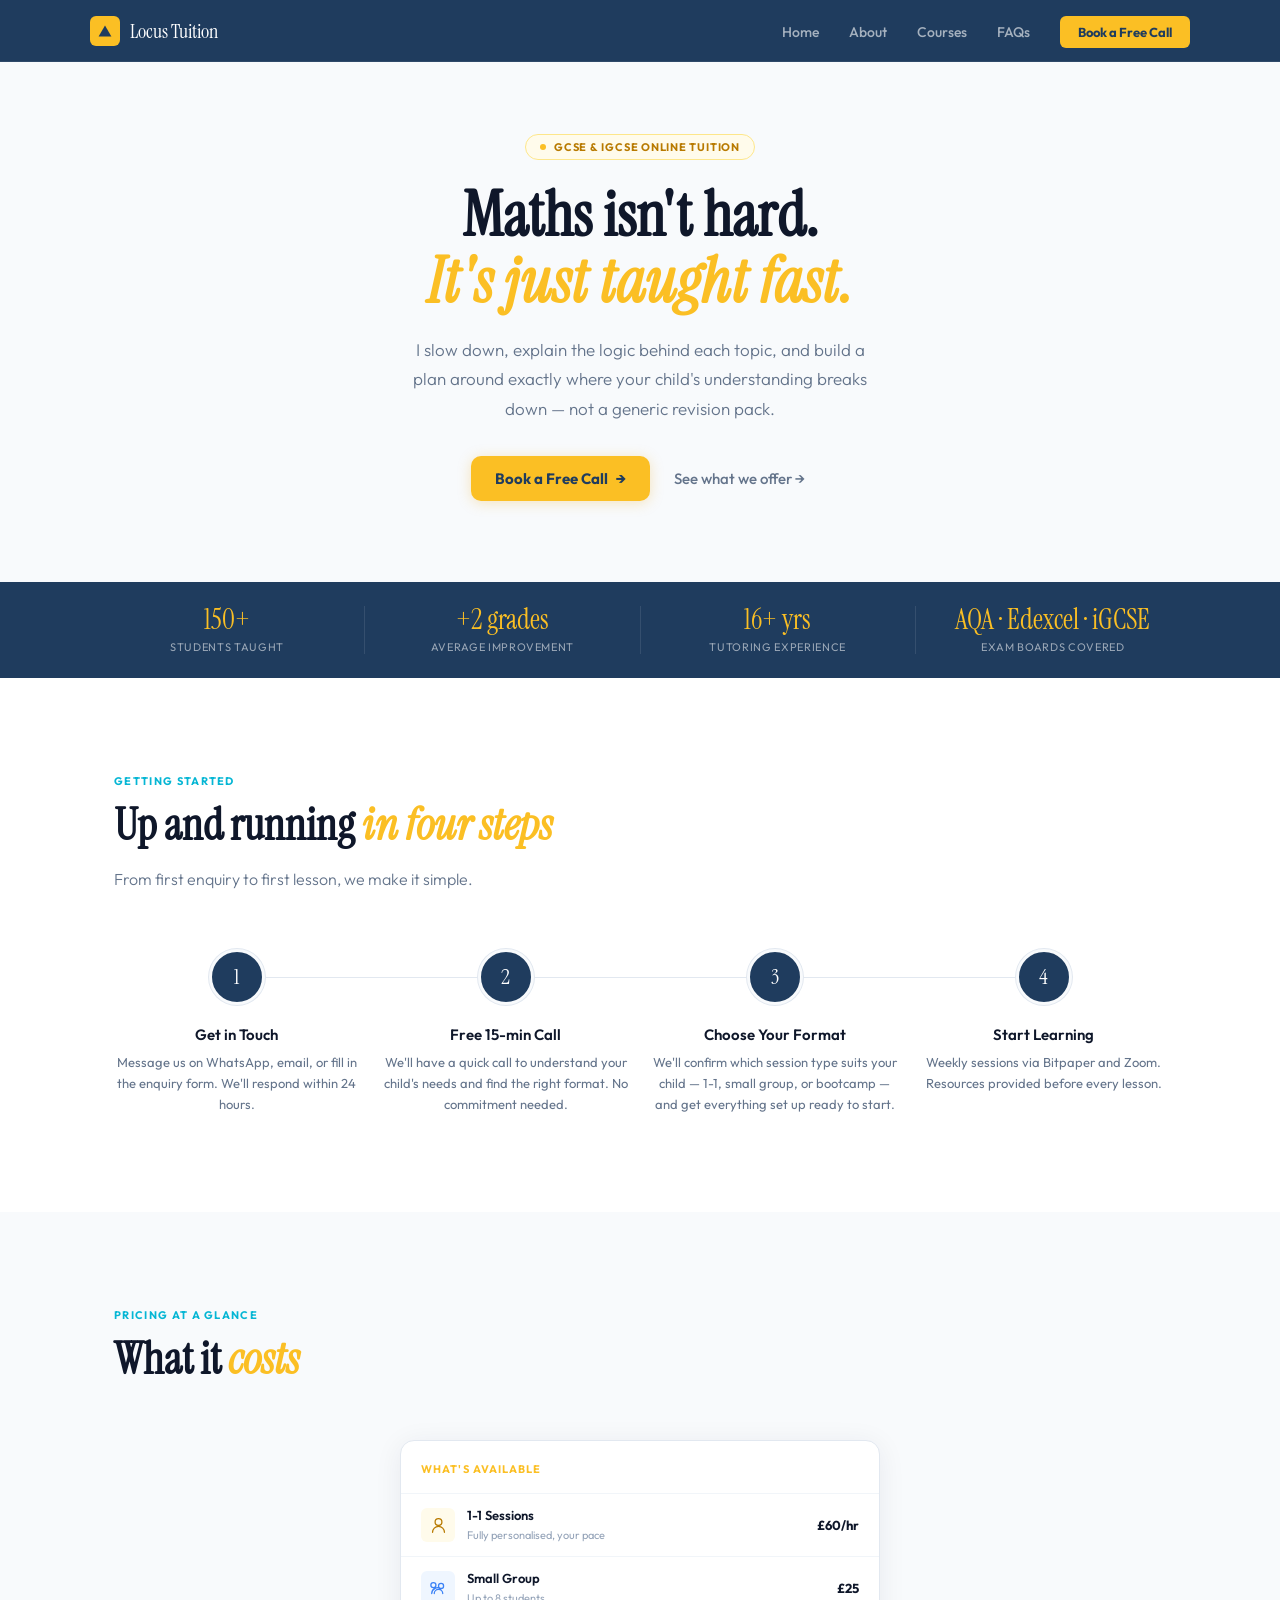
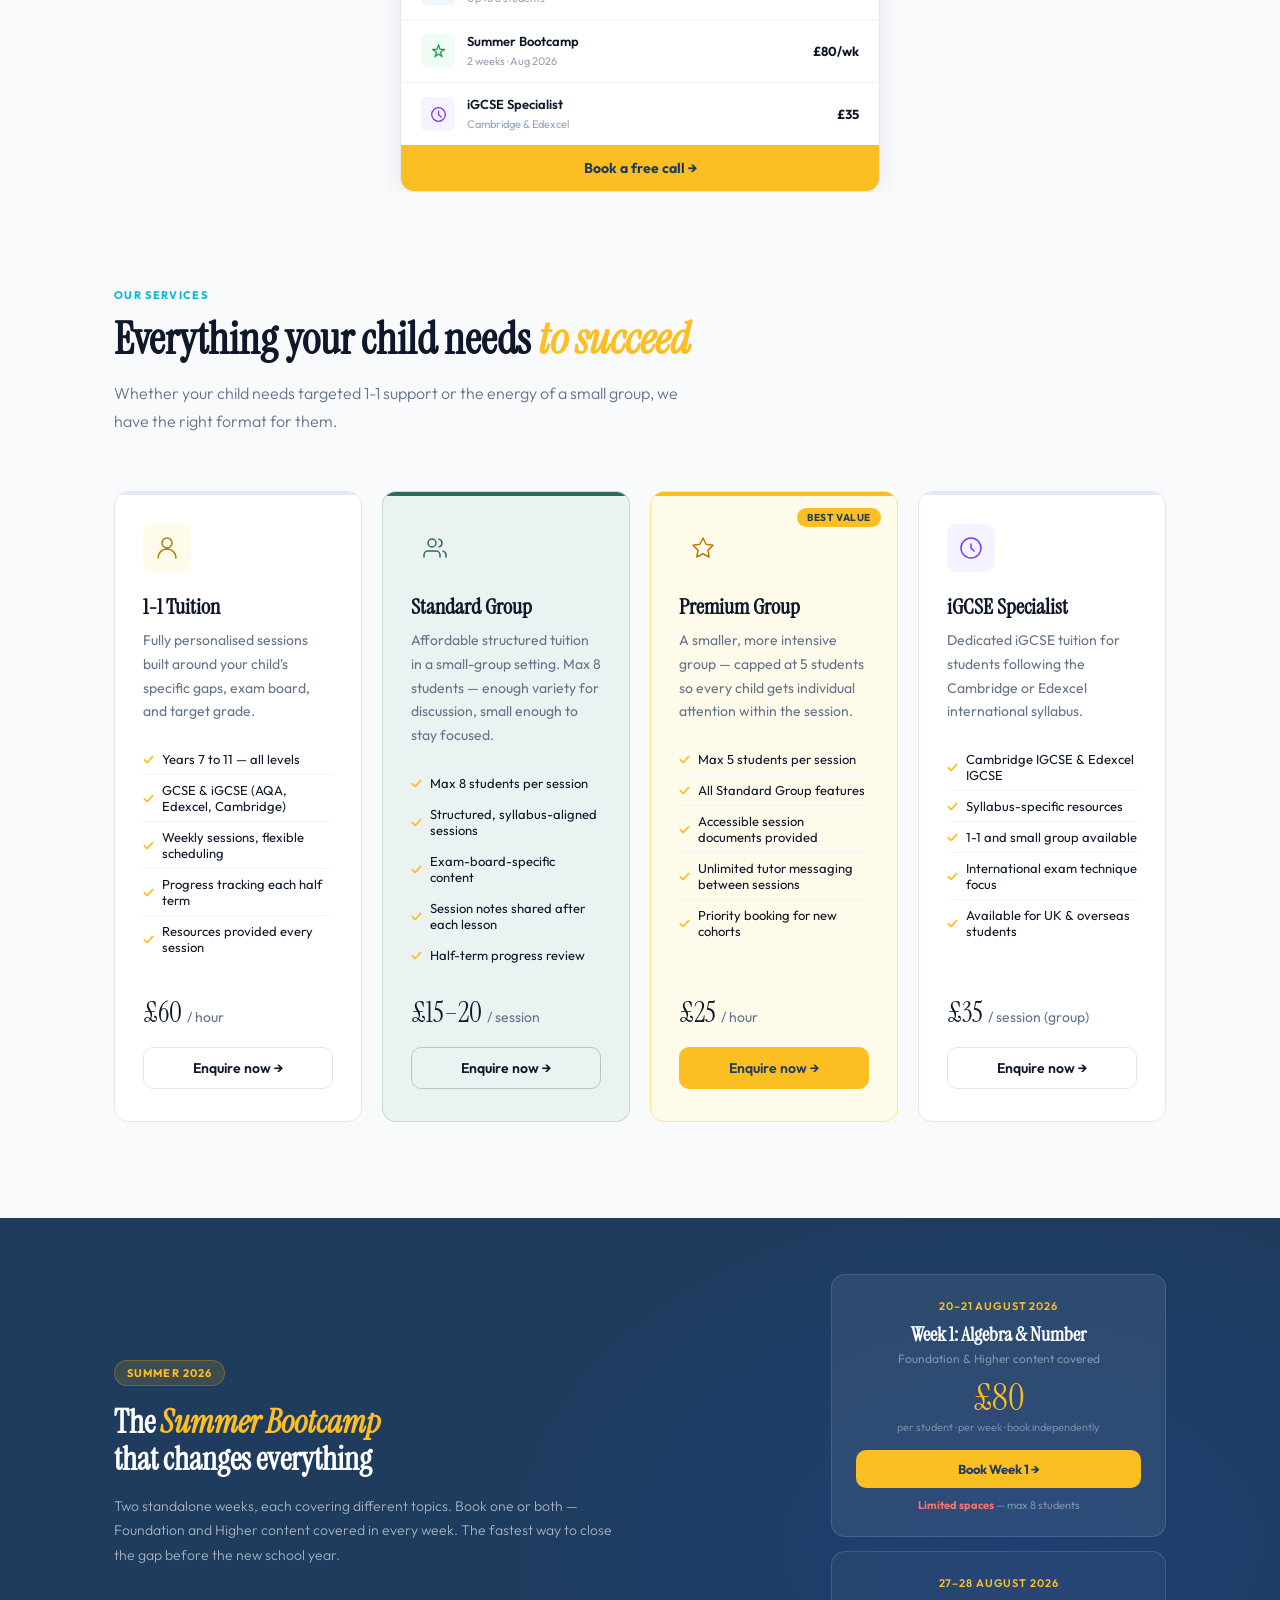
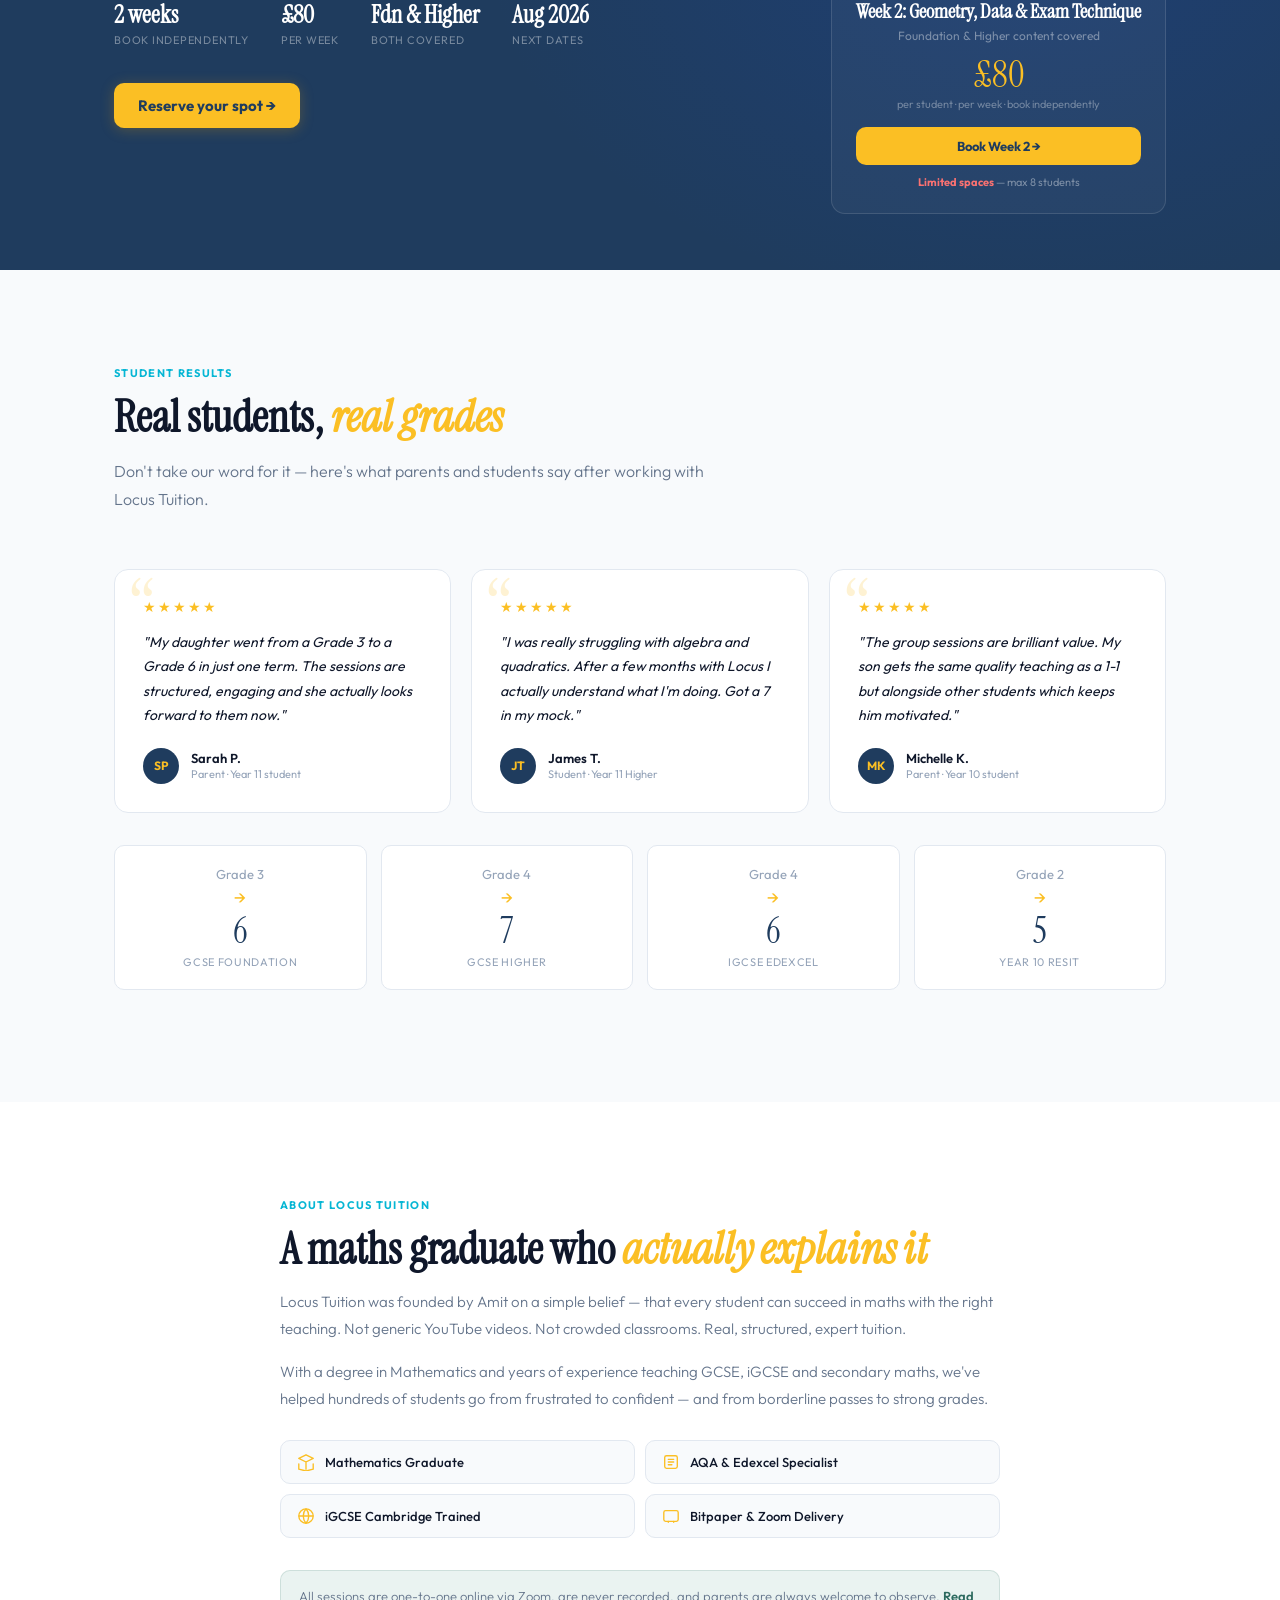
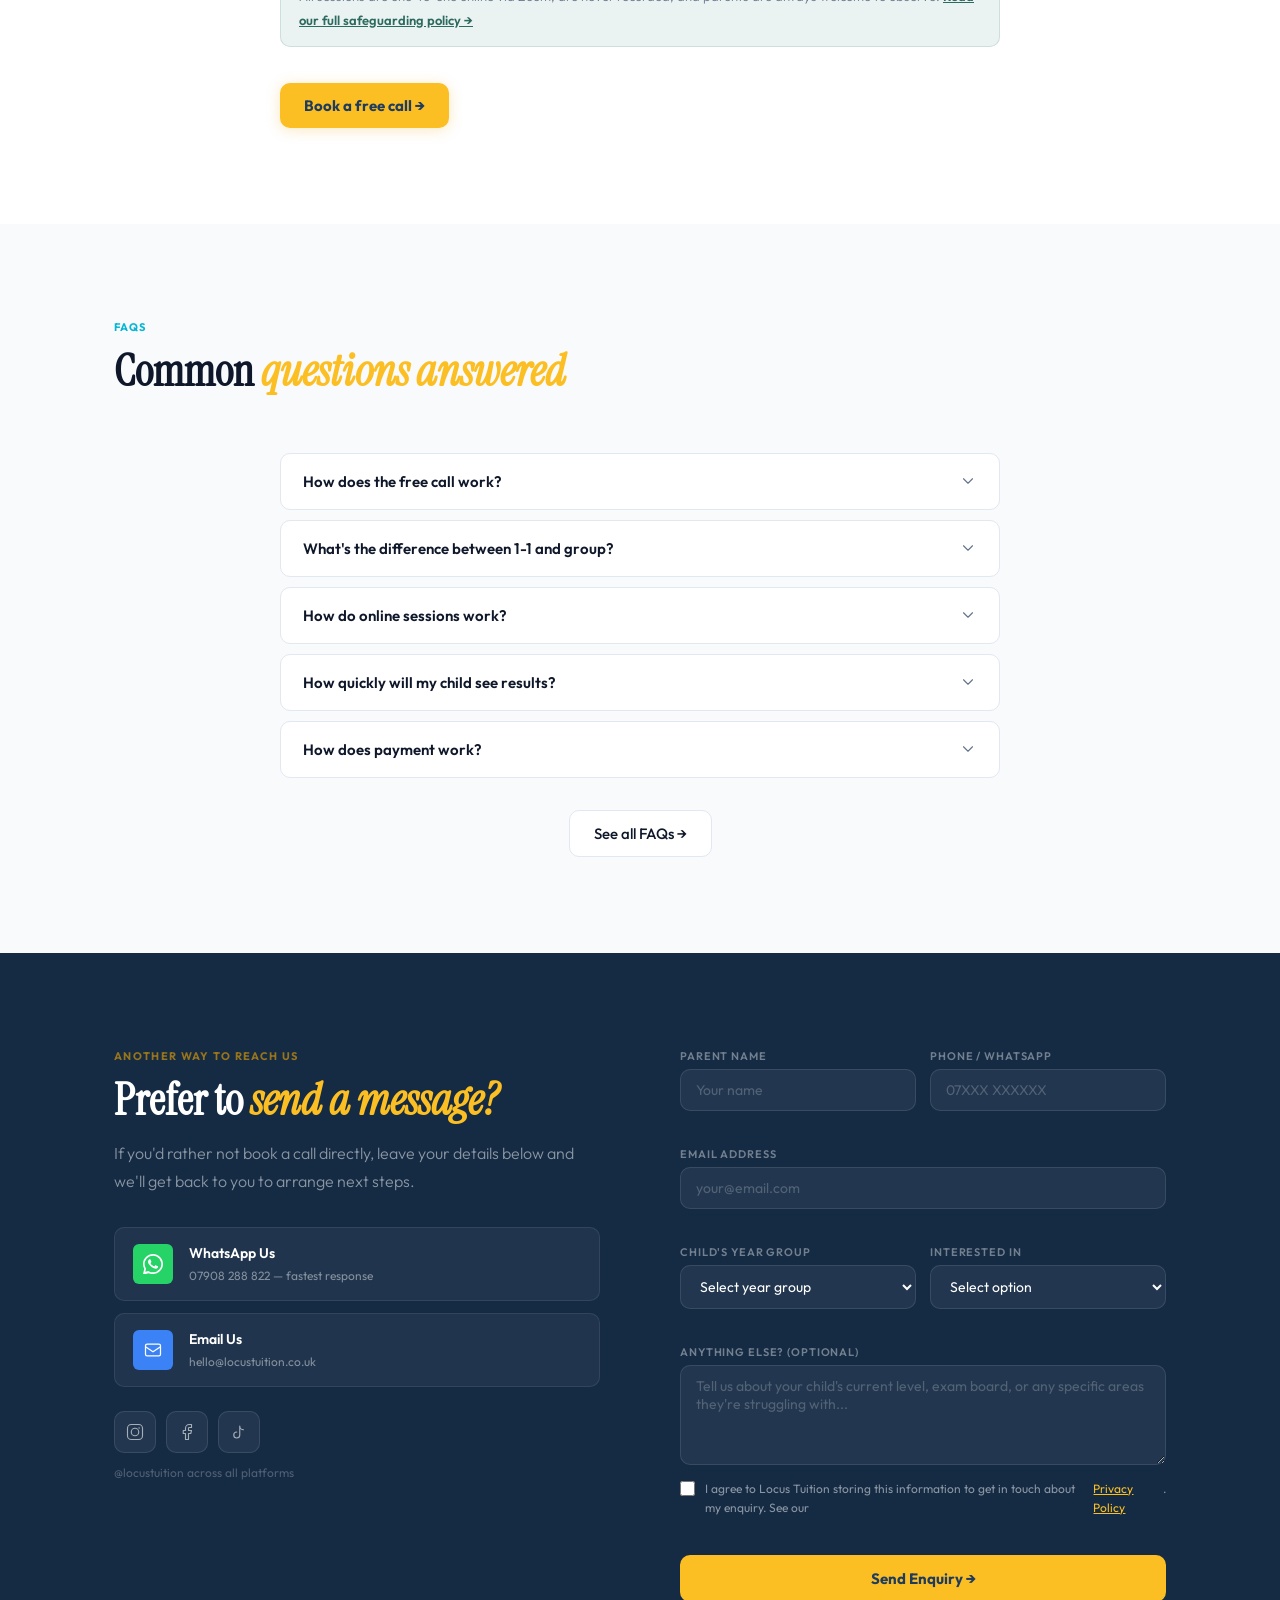
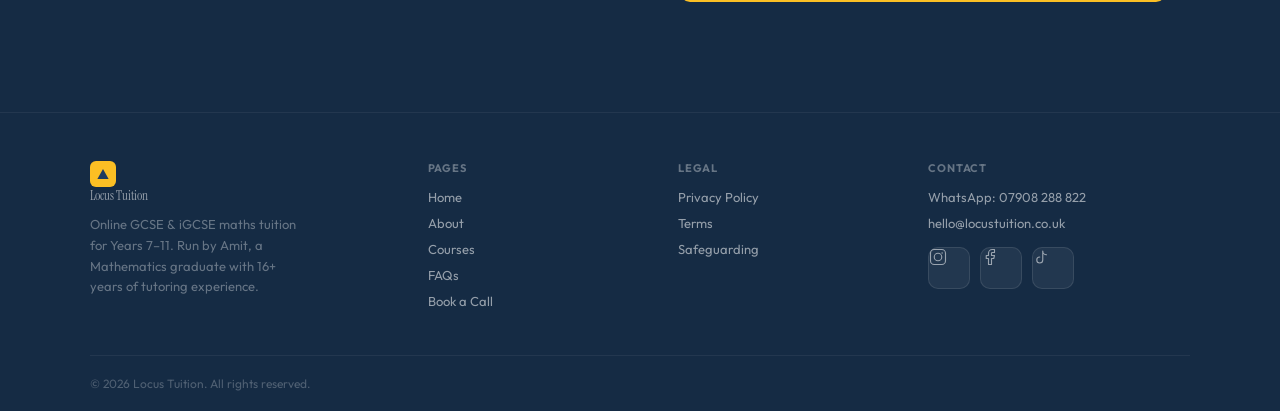
==== index.html @ 0bd64c75 "feat: UX pass — sticky mobile CTA, hero rewrite, proof-based trust bar, homepage reorder, FAQ dedup," ====
<!DOCTYPE html>
<html lang="en">
<head>
  <meta charset="UTF-8">
  <meta name="viewport" content="width=device-width, initial-scale=1.0">
  <title>Locus Tuition | GCSE &amp; iGCSE Online Maths Tutoring</title>
  <meta name="description" content="Expert online GCSE and iGCSE Maths tuition for Years 7–11. Small groups and 1-1 sessions. Summer bootcamps available. Book your free discovery call today.">
  <meta name="author" content="Amit, Locus Tuition">
  <link rel="canonical" href="https://locustuition.co.uk/">
  <link rel="preconnect" href="https://fonts.googleapis.com">
  <link rel="preconnect" href="https://fonts.gstatic.com" crossorigin>
  <link href="https://fonts.googleapis.com/css2?family=Instrument+Serif:ital@0;1&family=Outfit:wght@300;400;500;600;700&display=swap" rel="stylesheet">
  <link rel="stylesheet" href="css/style.css">
</head>
<body class="has-sticky-cta">

  <!-- ═══ NAV ═══ -->
  <nav id="nav">
    <div class="nav-inner">
      <a href="#home" class="nav-logo">
        <div class="logo-mark">
          <svg viewBox="0 0 20 20" fill="none" xmlns="http://www.w3.org/2000/svg">
            <polygon points="10,3 18,17 2,17" fill="#1f3c5e"/>
          </svg>
        </div>
        Locus Tuition
      </a>
      <ul class="nav-links">
        <li><a href="index.html">Home</a></li>
        <li><a href="about.html">About</a></li>
        <li><a href="courses.html">Courses</a></li>
        <li><a href="faq.html">FAQs</a></li>
        <li><a href="book.html" class="nav-cta">Book a Free Call</a></li>
      </ul>
      <button class="nav-hamburger" aria-label="Open menu" aria-expanded="false">
        <span></span><span></span><span></span>
      </button>
    </div>
  </nav>

  <!-- Mobile menu -->
  <div class="mobile-menu" id="mobileMenu">
    <ul>
      <li><a href="index.html">Home</a></li>
      <li><a href="about.html">About</a></li>
      <li><a href="courses.html">Courses</a></li>
      <li><a href="faq.html">FAQs</a></li>
      <li><a href="book.html" class="mobile-cta">Book a Free Call</a></li>
    </ul>
  </div>

  <!-- ═══ HERO ═══ -->
  <section class="hero" id="home">
    <div class="hero-inner">
      <div class="hero-text">
        <div class="hero-pill">
          <span class="pill-dot"></span>
          GCSE &amp; iGCSE Online Tuition
        </div>
        <h1>Maths isn't hard.<br><em>It's just taught fast.</em></h1>
        <p class="hero-sub">I slow down, explain the logic behind each topic, and build a plan around exactly where your child's understanding breaks down — not a generic revision pack.</p>
        <div class="hero-actions">
          <a href="book.html" class="btn-primary">Book a Free Call <span class="btn-arrow">→</span></a>
          <a href="#offer" class="hero-secondary-link">See what we offer →</a>
        </div>
      </div>
    </div>
  </section>

  <!-- ═══ TRUST BAR ═══ -->
  <div class="trust-bar">
    <div class="trust-inner">
      <div class="trust-stat">
        <div class="trust-stat-num">150+</div>
        <div class="trust-stat-label">Students taught</div>
      </div>
      <div class="trust-stat">
        <div class="trust-stat-num">+2 grades</div>
        <div class="trust-stat-label">Average improvement</div>
      </div>
      <div class="trust-stat">
        <div class="trust-stat-num">16+ yrs</div>
        <div class="trust-stat-label">Tutoring experience</div>
      </div>
      <div class="trust-stat">
        <div class="trust-stat-num">AQA · Edexcel · iGCSE</div>
        <div class="trust-stat-label">Exam boards covered</div>
      </div>
    </div>
  </div>

  <!-- ═══ HOW IT WORKS ═══ -->
  <section class="section section--white" id="how">
    <div class="container">
      <div class="section-header">
        <div class="section-label">Getting Started</div>
        <h2 class="section-title">Up and running <em>in four steps</em></h2>
        <p class="section-sub">From first enquiry to first lesson, we make it simple.</p>
      </div>
      <div class="steps-grid">
        <div class="step-item">
          <div class="step-number">1</div>
          <h4>Get in Touch</h4>
          <p>Message us on WhatsApp, email, or fill in the enquiry form. We'll respond within 24 hours.</p>
        </div>
        <div class="step-item">
          <div class="step-number">2</div>
          <h4>Free 15-min Call</h4>
          <p>We'll have a quick call to understand your child's needs and find the right format. No commitment needed.</p>
        </div>
        <div class="step-item">
          <div class="step-number">3</div>
          <h4>Choose Your Format</h4>
          <p>We'll confirm which session type suits your child — 1-1, small group, or bootcamp — and get everything set up ready to start.</p>
        </div>
        <div class="step-item">
          <div class="step-number">4</div>
          <h4>Start Learning</h4>
          <p>Weekly sessions via Bitpaper and Zoom. Resources provided before every lesson.</p>
        </div>
      </div>
    </div>
  </section>

  <!-- ═══ QUICK PRICING OVERVIEW ═══ -->
  <section class="section section--cream" style="padding-bottom: 0;">
    <div class="container">
      <div class="section-header">
        <div class="section-label">Pricing at a Glance</div>
        <h2 class="section-title">What it <em>costs</em></h2>
      </div>
      <div class="hero-card">
        <div class="hero-card-head">
          <span class="card-label">What's available</span>
        </div>
        <ul class="offering-list">
          <li class="offering-item">
            <div class="offering-icon offering-icon--gold">
              <svg viewBox="0 0 20 20" fill="none"><path d="M10 10a4 4 0 1 0 0-8 4 4 0 0 0 0 8zm-7 8a7 7 0 0 1 14 0" stroke="currentColor" stroke-width="1.5" stroke-linecap="round"/></svg>
            </div>
            <div class="offering-text">
              <strong>1-1 Sessions</strong>
              <span>Fully personalised, your pace</span>
            </div>
            <div class="offering-price">£60/hr</div>
          </li>
          <li class="offering-item">
            <div class="offering-icon offering-icon--blue">
              <svg viewBox="0 0 20 20" fill="none"><path d="M13 10a3 3 0 1 0 0-6 3 3 0 0 0 0 6zm-9-1a3 3 0 1 0 0-6 3 3 0 0 0 0 6zm-2 7a7 7 0 0 1 11-5.7M15 16a5 5 0 0 0-10 0" stroke="currentColor" stroke-width="1.5" stroke-linecap="round"/></svg>
            </div>
            <div class="offering-text">
              <strong>Small Group</strong>
              <span>Up to 8 students</span>
            </div>
            <div class="offering-price">£25</div>
          </li>
          <li class="offering-item">
            <div class="offering-icon offering-icon--green">
              <svg viewBox="0 0 20 20" fill="none"><path d="M10 2l1.8 5.5H17l-4.6 3.3 1.8 5.5L10 13l-4.2 3.3 1.8-5.5L3 7.5h5.2L10 2z" stroke="currentColor" stroke-width="1.5" stroke-linejoin="round"/></svg>
            </div>
            <div class="offering-text">
              <strong>Summer Bootcamp</strong>
              <span>2 weeks · Aug 2026</span>
            </div>
            <div class="offering-price">£80/wk</div>
          </li>
          <li class="offering-item offering-item--last">
            <div class="offering-icon offering-icon--purple">
              <svg viewBox="0 0 20 20" fill="none"><circle cx="10" cy="10" r="8" stroke="currentColor" stroke-width="1.5"/><path d="M10 6v4l3 3" stroke="currentColor" stroke-width="1.5" stroke-linecap="round"/></svg>
            </div>
            <div class="offering-text">
              <strong>iGCSE Specialist</strong>
              <span>Cambridge &amp; Edexcel</span>
            </div>
            <div class="offering-price">£35</div>
          </li>
        </ul>
        <a href="book.html" class="hero-card-cta">Book a free call →</a>
      </div>
    </div>
  </section>

  <!-- ═══ WHAT WE OFFER ═══ -->
  <section class="section section--cream" id="offer">
    <div class="container">
      <div class="section-header">
        <div class="section-label">Our Services</div>
        <h2 class="section-title">Everything your child needs <em>to succeed</em></h2>
        <p class="section-sub">Whether your child needs targeted 1-1 support or the energy of a small group, we have the right format for them.</p>
      </div>
      <div class="offer-grid offer-grid--four">

        <div class="offer-card">
          <div class="offer-icon offer-icon--gold">
            <svg viewBox="0 0 24 24" fill="none"><path d="M12 12a5 5 0 1 0 0-10 5 5 0 0 0 0 10zm-9 10a9 9 0 0 1 18 0" stroke="currentColor" stroke-width="1.5" stroke-linecap="round"/></svg>
          </div>
          <h3>1-1 Tuition</h3>
          <p>Fully personalised sessions built around your child's specific gaps, exam board, and target grade.</p>
          <ul class="offer-features">
            <li>Years 7 to 11 — all levels</li>
            <li>GCSE &amp; iGCSE (AQA, Edexcel, Cambridge)</li>
            <li>Weekly sessions, flexible scheduling</li>
            <li>Progress tracking each half term</li>
            <li>Resources provided every session</li>
          </ul>
          <div class="offer-price">£60 <span>/ hour</span></div>
          <a href="book.html" class="offer-cta">Enquire now →</a>
        </div>

        <div class="offer-card" style="background: var(--forest-pale); border-color: rgba(45,106,95,0.2);">
          <div style="position:absolute;top:0;left:0;right:0;height:4px;background:var(--forest);border-radius:var(--radius-lg) var(--radius-lg) 0 0;"></div>
          <div class="offer-icon" style="background: var(--forest-pale); color: var(--forest);">
            <svg viewBox="0 0 24 24" fill="none"><path d="M17 21v-2a4 4 0 0 0-4-4H5a4 4 0 0 0-4 4v2" stroke="currentColor" stroke-width="1.5" stroke-linecap="round"/><circle cx="9" cy="7" r="4" stroke="currentColor" stroke-width="1.5"/><path d="M23 21v-2a4 4 0 0 0-3-3.87M16 3.13a4 4 0 0 1 0 7.75" stroke="currentColor" stroke-width="1.5" stroke-linecap="round"/></svg>
          </div>
          <h3>Standard Group</h3>
          <p>Affordable structured tuition in a small-group setting. Max 8 students — enough variety for discussion, small enough to stay focused.</p>
          <ul class="offer-features">
            <li>Max 8 students per session</li>
            <li>Structured, syllabus-aligned sessions</li>
            <li>Exam-board-specific content</li>
            <li>Session notes shared after each lesson</li>
            <li>Half-term progress review</li>
          </ul>
          <div class="offer-price">£15–20 <span>/ session</span></div>
          <a href="book.html" class="offer-cta" style="border-color:rgba(45,106,95,0.3);">Enquire now →</a>
        </div>

        <div class="offer-card offer-card--featured" style="background: var(--gold-pale); border-color: var(--gold-border);">
          <div style="position:absolute;top:0;left:0;right:0;height:4px;background:var(--gold);border-radius:var(--radius-lg) var(--radius-lg) 0 0;"></div>
          <div class="featured-badge">Best Value</div>
          <div class="offer-icon offer-icon--gold">
            <svg viewBox="0 0 24 24" fill="none"><polygon points="12 2 15.09 8.26 22 9.27 17 14.14 18.18 21.02 12 17.77 5.82 21.02 7 14.14 2 9.27 8.91 8.26 12 2" stroke="currentColor" stroke-width="1.5" stroke-linecap="round" stroke-linejoin="round"/></svg>
          </div>
          <h3>Premium Group</h3>
          <p>A smaller, more intensive group — capped at 5 students so every child gets individual attention within the session.</p>
          <ul class="offer-features">
            <li>Max 5 students per session</li>
            <li>All Standard Group features</li>
            <li>Accessible session documents provided</li>
            <li>Unlimited tutor messaging between sessions</li>
            <li>Priority booking for new cohorts</li>
          </ul>
          <div class="offer-price">£25 <span>/ hour</span></div>
          <a href="book.html" class="offer-cta offer-cta--featured">Enquire now →</a>
        </div>

        <div class="offer-card">
          <div class="offer-icon offer-icon--purple">
            <svg viewBox="0 0 24 24" fill="none"><circle cx="12" cy="12" r="10" stroke="currentColor" stroke-width="1.5"/><path d="M12 8v4l3 3" stroke="currentColor" stroke-width="1.5" stroke-linecap="round"/></svg>
          </div>
          <h3>iGCSE Specialist</h3>
          <p>Dedicated iGCSE tuition for students following the Cambridge or Edexcel international syllabus.</p>
          <ul class="offer-features">
            <li>Cambridge IGCSE &amp; Edexcel IGCSE</li>
            <li>Syllabus-specific resources</li>
            <li>1-1 and small group available</li>
            <li>International exam technique focus</li>
            <li>Available for UK &amp; overseas students</li>
          </ul>
          <div class="offer-price">£35 <span>/ session (group)</span></div>
          <a href="book.html" class="offer-cta">Enquire now →</a>
        </div>

      </div>
    </div>
  </section>

  <!-- ═══ BOOTCAMP ═══ -->
  <section class="bootcamp-section" id="bootcamp" style="padding: 56px 0;">
    <div class="container">
      <div class="bootcamp-inner">
        <div class="bootcamp-text">
          <div class="bootcamp-tag">Summer 2026</div>
          <h2 style="font-size: clamp(1.5rem, 3vw, 2rem);">The <em>Summer Bootcamp</em><br>that changes everything</h2>
          <p style="font-size: 14px;">Two standalone weeks, each covering different topics. Book one or both — Foundation and Higher content covered in every week. The fastest way to close the gap before the new school year.</p>
          <div class="bootcamp-facts">
            <div class="bootcamp-fact"><strong>2 weeks</strong><span>Book independently</span></div>
            <div class="bootcamp-fact"><strong>£80</strong><span>Per week</span></div>
            <div class="bootcamp-fact"><strong>Fdn &amp; Higher</strong><span>Both covered</span></div>
            <div class="bootcamp-fact"><strong>Aug 2026</strong><span>Next dates</span></div>
          </div>
          <a href="https://wa.me/447908288822" class="btn-primary" target="_blank" rel="noopener">Reserve your spot →</a>
        </div>
        <div class="bootcamp-cards">
          <div class="bootcamp-card">
            <div class="bootcamp-card-dates">20–21 August 2026</div>
            <h3>Week 1: Algebra &amp; Number</h3>
            <p class="bootcamp-card-tier">Foundation &amp; Higher content covered</p>
            <div class="bootcamp-card-price">£80</div>
            <p class="bootcamp-card-price-sub">per student · per week · book independently</p>
            <a href="https://wa.me/447908288822" class="bootcamp-card-cta" target="_blank" rel="noopener">Book Week 1 →</a>
            <p class="bootcamp-spots"><strong>Limited spaces</strong> — max 8 students</p>
          </div>
          <div class="bootcamp-card bootcamp-card--higher">
            <div class="bootcamp-card-dates">27–28 August 2026</div>
            <h3>Week 2: Geometry, Data &amp; Exam Technique</h3>
            <p class="bootcamp-card-tier">Foundation &amp; Higher content covered</p>
            <div class="bootcamp-card-price">£80</div>
            <p class="bootcamp-card-price-sub">per student · per week · book independently</p>
            <a href="https://wa.me/447908288822" class="bootcamp-card-cta" target="_blank" rel="noopener">Book Week 2 →</a>
            <p class="bootcamp-spots"><strong>Limited spaces</strong> — max 8 students</p>
          </div>
        </div>
      </div>
    </div>
  </section>

  <!-- ═══ RESULTS ═══ -->
  <section class="section section--cream" id="results">
    <div class="container">
      <div class="section-header">
        <div class="section-label">Student Results</div>
        <h2 class="section-title">Real students, <em>real grades</em></h2>
        <p class="section-sub">Don't take our word for it — here's what parents and students say after working with Locus Tuition.</p>
      </div>
      <div class="testimonial-grid">
        <div class="testimonial-card">
          <div class="testimonial-stars">★★★★★</div>
          <p class="testimonial-text">"My daughter went from a Grade 3 to a Grade 6 in just one term. The sessions are structured, engaging and she actually looks forward to them now."</p>
          <div class="testimonial-author">
            <div class="author-avatar">SP</div>
            <div>
              <div class="author-name">Sarah P.</div>
              <div class="author-detail">Parent · Year 11 student</div>
            </div>
          </div>
        </div>
        <div class="testimonial-card">
          <div class="testimonial-stars">★★★★★</div>
          <p class="testimonial-text">"I was really struggling with algebra and quadratics. After a few months with Locus I actually understand what I'm doing. Got a 7 in my mock."</p>
          <div class="testimonial-author">
            <div class="author-avatar">JT</div>
            <div>
              <div class="author-name">James T.</div>
              <div class="author-detail">Student · Year 11 Higher</div>
            </div>
          </div>
        </div>
        <div class="testimonial-card">
          <div class="testimonial-stars">★★★★★</div>
          <p class="testimonial-text">"The group sessions are brilliant value. My son gets the same quality teaching as a 1-1 but alongside other students which keeps him motivated."</p>
          <div class="testimonial-author">
            <div class="author-avatar">MK</div>
            <div>
              <div class="author-name">Michelle K.</div>
              <div class="author-detail">Parent · Year 10 student</div>
            </div>
          </div>
        </div>
      </div>
      <div class="results-grid">
        <div class="result-item">
          <div class="result-before">Grade 3</div>
          <div class="result-arrow">→</div>
          <div class="result-after">6</div>
          <div class="result-label">GCSE Foundation</div>
        </div>
        <div class="result-item">
          <div class="result-before">Grade 4</div>
          <div class="result-arrow">→</div>
          <div class="result-after">7</div>
          <div class="result-label">GCSE Higher</div>
        </div>
        <div class="result-item">
          <div class="result-before">Grade 4</div>
          <div class="result-arrow">→</div>
          <div class="result-after">6</div>
          <div class="result-label">iGCSE Edexcel</div>
        </div>
        <div class="result-item">
          <div class="result-before">Grade 2</div>
          <div class="result-arrow">→</div>
          <div class="result-after">5</div>
          <div class="result-label">Year 10 Resit</div>
        </div>
      </div>
      <p class="results-note"></p>
    </div>
  </section>

  <!-- ═══ ABOUT ═══ -->
  <section class="section section--white" id="about">
    <div class="container">
      <div class="about-grid" style="grid-template-columns: 1fr; max-width: 720px; margin: 0 auto;">
        <div class="about-content">
          <div class="section-label">About Locus Tuition</div>
          <h2 class="section-title">A maths graduate who <em>actually explains it</em></h2>
          <p>Locus Tuition was founded by Amit on a simple belief — that every student can succeed in maths with the right teaching. Not generic YouTube videos. Not crowded classrooms. Real, structured, expert tuition.</p>
          <p>With a degree in Mathematics and years of experience teaching GCSE, iGCSE and secondary maths, we've helped hundreds of students go from frustrated to confident — and from borderline passes to strong grades.</p>
          <div class="about-quals">
            <div class="qual-item">
              <svg viewBox="0 0 20 20" fill="none"><path d="M10 2l8 4-8 4-8-4 8-4zm0 8v8m-8-6v6l8 2 8-2v-6" stroke="currentColor" stroke-width="1.5" stroke-linecap="round" stroke-linejoin="round"/></svg>
              Mathematics Graduate
            </div>
            <div class="qual-item">
              <svg viewBox="0 0 20 20" fill="none"><rect x="3" y="3" width="14" height="14" rx="2" stroke="currentColor" stroke-width="1.5"/><path d="M7 10h6M7 7h6M7 13h4" stroke="currentColor" stroke-width="1.5" stroke-linecap="round"/></svg>
              AQA &amp; Edexcel Specialist
            </div>
            <div class="qual-item">
              <svg viewBox="0 0 20 20" fill="none"><circle cx="10" cy="10" r="8" stroke="currentColor" stroke-width="1.5"/><path d="M2 10h16M10 2a12 12 0 0 1 0 16M10 2a12 12 0 0 0 0 16" stroke="currentColor" stroke-width="1.5"/></svg>
              iGCSE Cambridge Trained
            </div>
            <div class="qual-item">
              <svg viewBox="0 0 20 20" fill="none"><rect x="2" y="4" width="16" height="12" rx="2" stroke="currentColor" stroke-width="1.5"/><path d="M7 16v1m6-1v1" stroke="currentColor" stroke-width="1.5" stroke-linecap="round"/></svg>
              Bitpaper &amp; Zoom Delivery
            </div>
          </div>
          <p style="font-size: 13px; color: var(--muted); margin-top: 20px; padding: 14px 18px; background: var(--forest-pale); border-radius: var(--radius-md); border: 1px solid rgba(45,106,95,0.15);">All sessions are one-to-one online via Zoom, are never recorded, and parents are always welcome to observe. <a href="about.html#safeguarding" style="color: var(--forest); font-weight: 600; text-decoration: underline;">Read our full safeguarding policy →</a></p>
          <a href="book.html" class="btn-primary" style="margin-top: 20px;">Book a free call →</a>
        </div>
      </div>
    </div>
  </section>

  <!-- ═══ FAQ ═══ -->
  <section class="section section--cream" id="faq">
    <div class="container">
      <div class="section-header">
        <div class="section-label">FAQs</div>
        <h2 class="section-title">Common <em>questions answered</em></h2>
      </div>
      <div style="max-width: 720px; margin: 0 auto;">
        <div class="faq-accordion">
          <div class="faq-accordion-item">
            <button class="faq-accordion-trigger" aria-expanded="false">
              How does the free call work?
              <svg class="faq-accordion-icon" viewBox="0 0 24 24" fill="none"><path d="M6 9l6 6 6-6" stroke="currentColor" stroke-width="1.5" stroke-linecap="round" stroke-linejoin="round"/></svg>
            </button>
            <div class="faq-accordion-body">
              <div class="faq-accordion-content"><p>We start with a free 15-minute call to find out about your child's level, exam board and goals. From there we'll recommend the right format and you can get started as soon as the following week.</p></div>
            </div>
          </div>
          <div class="faq-accordion-item">
            <button class="faq-accordion-trigger" aria-expanded="false">
              What's the difference between 1-1 and group?
              <svg class="faq-accordion-icon" viewBox="0 0 24 24" fill="none"><path d="M6 9l6 6 6-6" stroke="currentColor" stroke-width="1.5" stroke-linecap="round" stroke-linejoin="round"/></svg>
            </button>
            <div class="faq-accordion-body">
              <div class="faq-accordion-content"><p>1-1 sessions are fully personalised to your child's specific gaps and exam board. Group sessions follow a structured curriculum and are ideal for students who need consistent practice.</p></div>
            </div>
          </div>
          <div class="faq-accordion-item">
            <button class="faq-accordion-trigger" aria-expanded="false">
              How do online sessions work?
              <svg class="faq-accordion-icon" viewBox="0 0 24 24" fill="none"><path d="M6 9l6 6 6-6" stroke="currentColor" stroke-width="1.5" stroke-linecap="round" stroke-linejoin="round"/></svg>
            </button>
            <div class="faq-accordion-body">
              <div class="faq-accordion-content"><p>Sessions run via video call with an interactive whiteboard. Your child needs a device, stable internet, and something to write on. The tutor shares their screen and students show working in real time.</p></div>
            </div>
          </div>
          <div class="faq-accordion-item">
            <button class="faq-accordion-trigger" aria-expanded="false">
              How quickly will my child see results?
              <svg class="faq-accordion-icon" viewBox="0 0 24 24" fill="none"><path d="M6 9l6 6 6-6" stroke="currentColor" stroke-width="1.5" stroke-linecap="round" stroke-linejoin="round"/></svg>
            </button>
            <div class="faq-accordion-body">
              <div class="faq-accordion-content"><p>Most students notice improved understanding within the first few sessions. Visible grade improvements typically take a full term. We review progress every half term so you always know where things stand.</p></div>
            </div>
          </div>
          <div class="faq-accordion-item">
            <button class="faq-accordion-trigger" aria-expanded="false">
              How does payment work?
              <svg class="faq-accordion-icon" viewBox="0 0 24 24" fill="none"><path d="M6 9l6 6 6-6" stroke="currentColor" stroke-width="1.5" stroke-linecap="round" stroke-linejoin="round"/></svg>
            </button>
            <div class="faq-accordion-body">
              <div class="faq-accordion-content"><p>Sessions are booked and paid roughly a month in advance — four sessions at a time. No fixed contract. If you decide not to continue, simply don't book the following month.</p></div>
            </div>
          </div>
        </div>
      </div>
      <div style="text-align: center; margin-top: 32px;">
        <a href="faq.html" class="btn-secondary">See all FAQs →</a>
      </div>
    </div>
  </section>

  <!-- ═══ CONTACT ═══ -->
  <section class="section contact-section" id="contact">
    <div class="container">
      <div class="contact-inner">

        <div class="contact-info">
          <div class="section-label">Another Way to Reach Us</div>
          <h2 class="section-title">Prefer to <em>send a message?</em></h2>
          <p class="section-sub">If you'd rather not book a call directly, leave your details below and we'll get back to you to arrange next steps.</p>
          <div class="contact-methods">
            <a href="https://wa.me/447908288822" class="contact-method" target="_blank" rel="noopener">
              <div class="contact-method-icon contact-method-icon--whatsapp">
                <svg viewBox="0 0 24 24" fill="currentColor"><path d="M17.472 14.382c-.297-.149-1.758-.867-2.03-.967-.273-.099-.471-.148-.67.15-.197.297-.767.966-.94 1.164-.173.199-.347.223-.644.075-.297-.15-1.255-.463-2.39-1.475-.883-.788-1.48-1.761-1.653-2.059-.173-.297-.018-.458.13-.606.134-.133.298-.347.446-.52.149-.174.198-.298.298-.497.099-.198.05-.371-.025-.52-.075-.149-.669-1.612-.916-2.207-.242-.579-.487-.5-.669-.51-.173-.008-.371-.01-.57-.01-.198 0-.52.074-.792.372-.272.297-1.04 1.016-1.04 2.479 0 1.462 1.065 2.875 1.213 3.074.149.198 2.096 3.2 5.077 4.487.709.306 1.262.489 1.694.625.712.227 1.36.195 1.871.118.571-.085 1.758-.719 2.006-1.413.248-.694.248-1.289.173-1.413-.074-.124-.272-.198-.57-.347z"/><path d="M12 0C5.373 0 0 5.373 0 12c0 2.126.549 4.122 1.515 5.858L.057 23.63a.75.75 0 0 0 .918.918l5.772-1.458A11.945 11.945 0 0 0 12 24c6.627 0 12-5.373 12-12S18.627 0 12 0zm0 22a10 10 0 0 1-5.118-1.404l-.366-.217-3.793.958.975-3.681-.238-.378A10 10 0 1 1 12 22z"/></svg>
              </div>
              <div class="contact-method-text">
                <strong>WhatsApp Us</strong>
                <span>07908 288 822 — fastest response</span>
              </div>
            </a>
            <a href="mailto:hello@locustuition.co.uk" class="contact-method">
              <div class="contact-method-icon contact-method-icon--email">
                <svg viewBox="0 0 24 24" fill="none"><path d="M3 8l9 6 9-6M5 5h14a2 2 0 0 1 2 2v10a2 2 0 0 1-2 2H5a2 2 0 0 1-2-2V7a2 2 0 0 1 2-2z" stroke="currentColor" stroke-width="1.5" stroke-linecap="round"/></svg>
              </div>
              <div class="contact-method-text">
                <strong>Email Us</strong>
                <span>hello@locustuition.co.uk</span>
              </div>
            </a>
          </div>
          <div class="social-row">
            <a href="https://instagram.com/locustuition" class="social-btn" target="_blank" rel="noopener" aria-label="Instagram">
              <svg viewBox="0 0 24 24" fill="none"><rect x="2" y="2" width="20" height="20" rx="5" stroke="currentColor" stroke-width="1.5"/><circle cx="12" cy="12" r="5" stroke="currentColor" stroke-width="1.5"/><circle cx="17.5" cy="6.5" r="1" fill="currentColor"/></svg>
            </a>
            <a href="https://facebook.com/locustuition" class="social-btn" target="_blank" rel="noopener" aria-label="Facebook">
              <svg viewBox="0 0 24 24" fill="none"><path d="M18 2h-3a5 5 0 0 0-5 5v3H7v4h3v8h4v-8h3l1-4h-4V7a1 1 0 0 1 1-1h3V2z" stroke="currentColor" stroke-width="1.5" stroke-linecap="round" stroke-linejoin="round"/></svg>
            </a>
            <a href="https://tiktok.com/@locustuition" class="social-btn" target="_blank" rel="noopener" aria-label="TikTok">
              <svg viewBox="0 0 24 24" fill="none"><path d="M9 12a4 4 0 1 0 4 4V4a5 5 0 0 0 5 5" stroke="currentColor" stroke-width="1.5" stroke-linecap="round" stroke-linejoin="round"/></svg>
            </a>
          </div>
          <p class="social-handle">@locustuition across all platforms</p>
        </div>

        <div class="contact-form-wrap">
          <form class="contact-form" id="contactForm" action="https://formspree.io/f/xwlepdaw" method="POST" novalidate>
            <!-- Honeypot — real users never see or reach this field -->
            <input type="text" name="_gotcha" class="form-honeypot" tabindex="-1" autocomplete="off" aria-hidden="true">

            <div class="form-row">
              <div class="form-group">
                <label for="parentName">Parent Name</label>
                <input type="text" id="parentName" name="parentName" placeholder="Your name" autocomplete="name" required>
                <span class="form-error" id="parentNameError"></span>
              </div>
              <div class="form-group">
                <label for="phone">Phone / WhatsApp</label>
                <input type="tel" id="phone" name="phone" placeholder="07XXX XXXXXX" autocomplete="tel" required>
                <span class="form-error" id="phoneError"></span>
              </div>
            </div>
            <div class="form-group">
              <label for="email">Email Address</label>
              <input type="email" id="email" name="email" placeholder="your@email.com" autocomplete="email" required>
              <span class="form-error" id="emailError"></span>
            </div>
            <div class="form-row">
              <div class="form-group">
                <label for="yearGroup">Child's Year Group</label>
                <select id="yearGroup" name="yearGroup" required>
                  <option value="">Select year group</option>
                  <option>Year 7</option>
                  <option>Year 8</option>
                  <option>Year 9</option>
                  <option>Year 10</option>
                  <option>Year 11</option>
                </select>
                <span class="form-error" id="yearGroupError"></span>
              </div>
              <div class="form-group">
                <label for="interest">Interested In</label>
                <select id="interest" name="interest">
                  <option value="">Select option</option>
                  <option>1-1 Tuition</option>
                  <option>Group Sessions</option>
                  <option>Summer Bootcamp</option>
                  <option>iGCSE Tuition</option>
                  <option>Not sure yet</option>
                </select>
              </div>
            </div>
            <div class="form-group">
              <label for="message">Anything else? (optional)</label>
              <textarea id="message" name="message" placeholder="Tell us about your child's current level, exam board, or any specific areas they're struggling with..."></textarea>
            </div>

            <div class="form-consent">
              <label>
                <input type="checkbox" name="consent" id="consent" required>
                I agree to Locus Tuition storing this information to get in touch about my enquiry. See our <a href="privacy.html">Privacy Policy</a>.
              </label>
              <span class="form-error" id="consentError"></span>
            </div>

            <button type="submit" class="form-submit">Send Enquiry →</button>
            <div id="formStatus" class="form-status" role="status" aria-live="polite"></div>
          </form>
        </div>

      </div>
    </div>
  </section>

  <!-- ═══ FOOTER ═══ -->
  <footer>
    <div class="footer-grid">
      <div class="footer-col">
        <a href="#home" class="footer-logo">
          <div class="logo-mark logo-mark--sm">
            <svg viewBox="0 0 20 20" fill="none"><polygon points="10,3 18,17 2,17" fill="#1f3c5e"/></svg>
          </div>
          Locus Tuition
        </a>
        <p class="footer-tagline">Online GCSE &amp; iGCSE maths tuition for Years 7–11. Run by Amit, a Mathematics graduate with 16+ years of tutoring experience.</p>
      </div>
      <div class="footer-col">
        <h5>Pages</h5>
        <a href="index.html">Home</a>
        <a href="about.html">About</a>
        <a href="courses.html">Courses</a>
        <a href="faq.html">FAQs</a>
        <a href="book.html">Book a Call</a>
      </div>
      <div class="footer-col">
        <h5>Legal</h5>
        <a href="privacy.html">Privacy Policy</a>
        <a href="terms.html">Terms</a>
        <a href="about.html#safeguarding">Safeguarding</a>
      </div>
      <div class="footer-col">
        <h5>Contact</h5>
        <a href="https://wa.me/447908288822" target="_blank" rel="noopener">WhatsApp: 07908 288 822</a>
        <a href="mailto:hello@locustuition.co.uk">hello@locustuition.co.uk</a>
        <div class="social-row">
          <a href="https://instagram.com/locustuition" class="social-btn" target="_blank" rel="noopener" aria-label="Instagram">
            <svg viewBox="0 0 24 24" fill="none"><rect x="2" y="2" width="20" height="20" rx="5" stroke="currentColor" stroke-width="1.5"/><circle cx="12" cy="12" r="5" stroke="currentColor" stroke-width="1.5"/><circle cx="17.5" cy="6.5" r="1" fill="currentColor"/></svg>
          </a>
          <a href="https://facebook.com/locustuition" class="social-btn" target="_blank" rel="noopener" aria-label="Facebook">
            <svg viewBox="0 0 24 24" fill="none"><path d="M18 2h-3a5 5 0 0 0-5 5v3H7v4h3v8h4v-8h3l1-4h-4V7a1 1 0 0 1 1-1h3V2z" stroke="currentColor" stroke-width="1.5" stroke-linecap="round" stroke-linejoin="round"/></svg>
          </a>
          <a href="https://tiktok.com/@locustuition" class="social-btn" target="_blank" rel="noopener" aria-label="TikTok">
            <svg viewBox="0 0 24 24" fill="none"><path d="M9 12a4 4 0 1 0 4 4V4a5 5 0 0 0 5 5" stroke="currentColor" stroke-width="1.5" stroke-linecap="round" stroke-linejoin="round"/></svg>
          </a>
        </div>
      </div>
    </div>
    <div class="footer-bottom">
      <p class="footer-copy">© 2026 Locus Tuition. All rights reserved.</p>
    </div>
  </footer>

  <!-- ═══ MOBILE STICKY CTA ═══ -->
  <div class="mobile-sticky-cta" id="mobileStickyCta">
    <a href="book.html" class="btn-primary">Book a Free Call →</a>
  </div>

  <script src="js/main.js"></script>
</body>
</html>
---- css/style.css ----
/* ═══════════════════════════════════════
   LOCUS TUITION — style.css
   Design system: dark navy nav, gold accent,
   warm white body, Instrument Serif + Outfit
═══════════════════════════════════════ */

/* ─── TOKENS ─── */
:root {
  --navy:       #1f3c5e;
  --navy-deep:  #152b44;
  --gold:       #fbbf24;
  --gold-light: #fcd34d;
  --gold-pale:  #fffbeb;
  --gold-border:#fde68a;
  --electric:   #06b6d4;
  --electric-pale: #ecfeff;
  --blue:       #3b82f6;
  --blue-pale:  #eff6ff;
  --green-pale: #f0fdf4;
  --green:      #16a34a;
  --purple-pale:#f5f3ff;
  --purple:     #7c3aed;
  --teal:       #0d9488;
  --teal-pale:  #f0fdfa;
  --forest:     #2d6a5f;
  --forest-pale:#eaf3f1;
  --coral:      #f97316;
  --coral-pale: #fff7ed;
  --white:      #ffffff;
  --cream:      #f8fafc;
  --rule:       #e2e8f0;
  --rule-light: #f1f5f9;
  --text:       #0f172a;
  --muted:      #64748b;
  --hint:       #94a3b8;
  --success:    #059669;
  --font-serif: 'Instrument Serif', serif;
  --font-sans:  'Outfit', sans-serif;
  --radius-sm:  6px;
  --radius-md:  10px;
  --radius-lg:  14px;
  --radius-xl:  20px;
}

/* ─── RESET ─── */
*, *::before, *::after { box-sizing: border-box; margin: 0; padding: 0; }
html { scroll-behavior: smooth; }
body {
  font-family: var(--font-sans);
  font-weight: 400;
  color: var(--text);
  background: var(--white);
  overflow-x: hidden;
  -webkit-font-smoothing: antialiased;
}
img, svg { display: block; }
a { color: inherit; text-decoration: none; }
ul { list-style: none; }
button { cursor: pointer; font-family: var(--font-sans); }

/* ─── UTILITIES ─── */
.container {
  max-width: 1100px;
  margin: 0 auto;
  padding: 0 24px;
}

/* ─── NAV ─── */
#nav {
  position: fixed;
  top: 0; left: 0; right: 0;
  z-index: 100;
  background: var(--navy);
  border-bottom: 1px solid rgba(255,255,255,0.07);
  height: 62px;
  display: flex;
  align-items: center;
  padding: 0 32px;
}
.nav-inner {
  max-width: 1100px;
  margin: 0 auto;
  width: 100%;
  display: flex;
  align-items: center;
  justify-content: space-between;
}
.nav-logo {
  display: flex;
  align-items: center;
  gap: 10px;
  font-family: var(--font-serif);
  font-size: 20px;
  color: white;
  text-decoration: none;
}
.logo-mark {
  width: 30px; height: 30px;
  background: var(--gold);
  border-radius: var(--radius-sm);
  display: flex;
  align-items: center;
  justify-content: center;
  flex-shrink: 0;
}
.logo-mark svg { width: 16px; height: 16px; }
.logo-mark--sm { width: 26px; height: 26px; }
.logo-mark--sm svg { width: 14px; height: 14px; }
.nav-links {
  display: flex;
  align-items: center;
  gap: 30px;
  list-style: none;
}
.nav-links a {
  font-size: 14px;
  font-weight: 500;
  color: rgba(255,255,255,0.6);
  text-decoration: none;
  transition: color 0.2s;
}
.nav-links a:hover { color: white; }
.nav-links a[aria-current="page"] { color: var(--electric); }
.nav-cta {
  background: var(--gold) !important;
  color: var(--navy) !important;
  padding: 8px 18px;
  border-radius: var(--radius-sm);
  font-weight: 700 !important;
  font-size: 13px !important;
  transition: background 0.2s !important;
}
.nav-cta:hover { background: var(--gold-light) !important; }
.nav-hamburger {
  display: none;
  flex-direction: column;
  gap: 5px;
  background: none;
  border: none;
  padding: 4px;
}
.nav-hamburger span {
  display: block;
  width: 22px; height: 2px;
  background: rgba(255,255,255,0.7);
  border-radius: 2px;
  transition: all 0.2s;
}

/* ─── NAV LIGHT (interior pages) ─── */
#nav.nav--light {
  background: var(--cream);
  border-bottom: 1px solid var(--rule);
}
#nav.nav--light .nav-logo { color: var(--navy); }
#nav.nav--light .nav-links a { color: var(--muted); }
#nav.nav--light .nav-links a:hover { color: var(--navy); }
#nav.nav--light .nav-links a[aria-current="page"] { color: var(--electric); }
#nav.nav--light .nav-hamburger span { background: var(--navy); }

/* ─── MOBILE MENU ─── */
.mobile-menu {
  display: none;
  position: fixed;
  top: 62px; left: 0; right: 0;
  background: var(--navy-deep);
  z-index: 99;
  padding: 16px 0 24px;
  border-bottom: 1px solid rgba(255,255,255,0.07);
}
.mobile-menu.open { display: block; }
.mobile-menu ul { list-style: none; }
.mobile-menu li a {
  display: block;
  padding: 12px 32px;
  font-size: 15px;
  color: rgba(255,255,255,0.7);
  font-weight: 500;
  transition: color 0.2s;
}
.mobile-menu li a:hover { color: white; }
.mobile-cta {
  display: inline-block !important;
  margin: 8px 32px 0 !important;
  background: var(--gold);
  color: var(--navy) !important;
  padding: 10px 20px !important;
  border-radius: var(--radius-sm);
  font-weight: 700 !important;
}

/* ─── BUTTONS ─── */
.btn-primary {
  display: inline-flex;
  align-items: center;
  gap: 8px;
  background: var(--gold);
  color: var(--navy);
  padding: 13px 24px;
  border-radius: var(--radius-md);
  font-weight: 700;
  font-size: 15px;
  text-decoration: none;
  transition: background 0.2s, transform 0.15s;
  box-shadow: 0 2px 14px rgba(240,165,0,0.25);
}
.btn-primary:hover {
  background: var(--gold-light);
  transform: translateY(-1px);
}
.btn-secondary {
  display: inline-flex;
  align-items: center;
  gap: 8px;
  background: white;
  color: var(--text);
  padding: 13px 24px;
  border-radius: var(--radius-md);
  font-weight: 500;
  font-size: 15px;
  text-decoration: none;
  border: 1px solid var(--rule);
  transition: border-color 0.2s, background 0.2s;
}
.btn-secondary:hover {
  border-color: var(--hint);
  background: var(--cream);
}
.hero-secondary-link {
  display: inline-flex;
  align-items: center;
  color: var(--muted);
  font-size: 15px;
  font-weight: 500;
  text-decoration: none;
  padding: 13px 4px;
  border-bottom: 1px solid transparent;
  transition: color 0.2s, border-color 0.2s;
}
.hero-secondary-link:hover {
  color: var(--text);
  border-bottom-color: var(--hint);
}

/* ─── SECTION BASE ─── */
.section { padding: 96px 0; }
.section--white { background: var(--white); }
.section--cream { background: var(--cream); }
.section-header {
  max-width: 600px;
  margin-bottom: 56px;
}
.section-label {
  font-size: 11px;
  font-weight: 700;
  text-transform: uppercase;
  letter-spacing: 0.12em;
  color: var(--electric);
  margin-bottom: 12px;
}
.section-title {
  font-family: var(--font-serif);
  font-size: clamp(30px, 4vw, 44px);
  color: var(--text);
  line-height: 1.15;
  margin-bottom: 14px;
}
.section-title em {
  font-style: italic;
  color: var(--gold);
}
.section-sub {
  font-size: 16px;
  color: var(--muted);
  line-height: 1.75;
  font-weight: 300;
}

/* ─── HERO ─── */
.hero {
  background: var(--cream);
  display: flex;
  align-items: center;
  padding-top: 62px;
}
.hero-inner {
  max-width: 720px;
  margin: 0 auto;
  padding: 72px 24px 80px;
  display: block;
  text-align: center;
}
.hero-pill {
  display: inline-flex;
  align-items: center;
  gap: 8px;
  background: var(--gold-pale);
  border: 1px solid var(--gold-border);
  color: #b87a00;
  font-size: 11px;
  font-weight: 700;
  padding: 5px 14px;
  border-radius: 20px;
  letter-spacing: 0.07em;
  text-transform: uppercase;
  margin-bottom: 22px;
}
.pill-dot {
  width: 6px; height: 6px;
  background: var(--gold);
  border-radius: 50%;
  flex-shrink: 0;
}
.hero h1 {
  font-family: var(--font-serif);
  font-size: clamp(40px, 5.5vw, 62px);
  line-height: 1.07;
  color: var(--text);
  margin-bottom: 20px;
}
.hero h1 em {
  font-style: italic;
  color: var(--gold);
}
.hero-sub {
  font-size: 17px;
  color: var(--muted);
  line-height: 1.75;
  font-weight: 300;
  max-width: 460px;
  margin-bottom: 32px;
}
.hero-actions {
  display: flex;
  gap: 20px;
  flex-wrap: wrap;
  justify-content: center;
  align-items: center;
}

/* Hero card (now used as the standalone pricing overview card above "What We Offer") */
.hero-card {
  background: white;
  border: 1px solid var(--rule);
  border-radius: var(--radius-lg);
  overflow: hidden;
  box-shadow: 0 4px 28px rgba(15,31,61,0.07);
  max-width: 480px;
  margin: 0 auto;
}
.hero-card-head {
  padding: 16px 20px;
  border-bottom: 1px solid var(--rule-light);
}
.card-label {
  font-size: 11px;
  font-weight: 700;
  text-transform: uppercase;
  letter-spacing: 0.1em;
  color: var(--gold);
}
.offering-list { list-style: none; }
.offering-item {
  display: flex;
  align-items: center;
  gap: 12px;
  padding: 13px 20px;
  border-bottom: 1px solid var(--rule-light);
}
.offering-item--last { border-bottom: none; }
.offering-icon {
  width: 34px; height: 34px;
  border-radius: var(--radius-sm);
  display: flex;
  align-items: center;
  justify-content: center;
  flex-shrink: 0;
}
.offering-icon svg { width: 17px; height: 17px; }
.offering-icon--gold   { background: var(--gold-pale);   color: #b87a00; }
.offering-icon--blue   { background: var(--blue-pale);   color: var(--blue); }
.offering-icon--green  { background: var(--green-pale);  color: var(--green); }
.offering-icon--purple { background: var(--purple-pale); color: var(--purple); }
.offering-text { flex: 1; }
.offering-text strong {
  display: block;
  font-size: 13px;
  font-weight: 600;
  color: var(--text);
}
.offering-text span {
  font-size: 11px;
  color: var(--hint);
  margin-top: 1px;
}
.offering-price {
  font-size: 13px;
  font-weight: 700;
  color: var(--text);
  flex-shrink: 0;
}
.hero-card-cta {
  display: block;
  text-align: center;
  background: var(--gold);
  color: var(--navy);
  padding: 14px;
  font-size: 14px;
  font-weight: 700;
  text-decoration: none;
  transition: background 0.2s;
}
.hero-card-cta:hover { background: var(--gold-light); }

/* ─── TRUST BAR ─── */
.trust-bar {
  background: var(--navy);
  padding: 24px 32px;
}
.trust-inner {
  max-width: 1100px;
  margin: 0 auto;
  display: flex;
  align-items: center;
  justify-content: center;
  gap: 0;
  flex-wrap: wrap;
}
.trust-stat {
  flex: 1;
  min-width: 140px;
  text-align: center;
  padding: 0 24px;
  border-right: 1px solid rgba(255,255,255,0.1);
}
.trust-stat:last-child { border-right: none; }
.trust-stat-num {
  font-family: var(--font-serif);
  font-size: 28px;
  color: var(--gold);
  line-height: 1;
}
.trust-stat-label {
  font-size: 11px;
  color: rgba(255,255,255,0.55);
  text-transform: uppercase;
  letter-spacing: 0.06em;
  margin-top: 6px;
}

/* ─── OFFER SECTION ─── */
.offer-grid {
  display: grid;
  grid-template-columns: repeat(3, 1fr);
  gap: 20px;
}
.offer-card {
  background: white;
  border: 1px solid var(--rule);
  border-radius: var(--radius-lg);
  padding: 32px 28px;
  position: relative;
  overflow: hidden;
  transition: box-shadow 0.25s, transform 0.25s;
  display: flex;
  flex-direction: column;
}
.offer-card::before {
  content: '';
  position: absolute;
  top: 0; left: 0; right: 0;
  height: 3px;
  background: var(--rule);
}
.offer-card--featured::before {
  background: var(--gold);
}
.offer-card--featured {
  border-color: rgba(240,165,0,0.25);
}
.offer-card:hover {
  box-shadow: 0 12px 40px rgba(15,31,61,0.09);
  transform: translateY(-3px);
}
.featured-badge {
  position: absolute;
  top: 16px; right: 16px;
  background: var(--gold);
  color: var(--navy);
  font-size: 10px;
  font-weight: 700;
  padding: 3px 10px;
  border-radius: 10px;
  text-transform: uppercase;
  letter-spacing: 0.06em;
}
.offer-icon {
  width: 48px; height: 48px;
  border-radius: var(--radius-md);
  display: flex;
  align-items: center;
  justify-content: center;
  margin-bottom: 20px;
}
.offer-icon svg { width: 24px; height: 24px; }
.offer-icon--gold   { background: var(--gold-pale);   color: #b87a00; }
.offer-icon--blue   { background: var(--blue-pale);   color: var(--blue); }
.offer-icon--purple { background: var(--purple-pale); color: var(--purple); }
.offer-card h3 {
  font-family: var(--font-serif);
  font-size: 22px;
  color: var(--text);
  margin-bottom: 8px;
}
.offer-card > p {
  font-size: 14px;
  color: var(--muted);
  line-height: 1.7;
  margin-bottom: 20px;
}
.offer-features {
  list-style: none;
  margin-bottom: 24px;
  flex: 1;
}
.offer-features li {
  font-size: 13px;
  color: var(--text);
  padding: 7px 0;
  border-bottom: 1px solid var(--rule-light);
  display: flex;
  align-items: center;
  gap: 8px;
}
.offer-features li:last-child { border-bottom: none; }
.offer-features li::before {
  content: '✓';
  color: var(--gold);
  font-weight: 700;
  flex-shrink: 0;
}
.offer-price {
  font-family: var(--font-serif);
  font-size: 28px;
  color: var(--text);
  margin-bottom: 16px;
}
.offer-price span {
  font-family: var(--font-sans);
  font-size: 14px;
  color: var(--muted);
  font-weight: 400;
}
.offer-cta {
  display: block;
  text-align: center;
  padding: 11px;
  border-radius: var(--radius-md);
  font-size: 14px;
  font-weight: 600;
  border: 1.5px solid var(--rule);
  color: var(--text);
  transition: all 0.2s;
  text-decoration: none;
}
.offer-cta:hover {
  border-color: var(--gold);
  color: var(--navy);
}
.offer-cta--featured {
  background: var(--gold);
  color: var(--navy);
  border-color: var(--gold);
}
.offer-cta--featured:hover {
  background: var(--gold-light);
  border-color: var(--gold-light);
  color: var(--navy);
}

/* ─── HOW IT WORKS ─── */
.steps-grid {
  display: grid;
  grid-template-columns: repeat(4, 1fr);
  gap: 24px;
  position: relative;
  margin-top: 8px;
}
.steps-grid::before {
  content: '';
  position: absolute;
  top: 28px;
  left: calc(12.5% + 18px);
  right: calc(12.5% + 18px);
  height: 1px;
  background: var(--rule);
}
.step-item {
  text-align: center;
  position: relative;
  z-index: 1;
}
.step-number {
  width: 56px; height: 56px;
  border-radius: 50%;
  background: var(--navy);
  color: white;
  display: flex;
  align-items: center;
  justify-content: center;
  font-family: var(--font-serif);
  font-size: 22px;
  margin: 0 auto 20px;
  border: 3px solid var(--cream);
  box-shadow: 0 0 0 1px var(--rule);
}
.step-item h4 {
  font-weight: 600;
  font-size: 15px;
  color: var(--text);
  margin-bottom: 8px;
}
.step-item p {
  font-size: 13px;
  color: var(--muted);
  line-height: 1.65;
}

/* ─── BOOTCAMP ─── */
.bootcamp-section {
  background: var(--navy);
  position: relative;
  overflow: hidden;
}
.bootcamp-section::before {
  content: '';
  position: absolute; inset: 0;
  background: radial-gradient(ellipse 60% 80% at 80% 50%, rgba(30,70,160,0.3) 0%, transparent 70%);
  pointer-events: none;
}
.bootcamp-inner {
  position: relative; z-index: 1;
  display: grid;
  grid-template-columns: 1fr auto;
  gap: 56px;
  align-items: center;
}
.bootcamp-tag {
  display: inline-flex;
  align-items: center;
  gap: 6px;
  background: rgba(240,165,0,0.15);
  border: 1px solid rgba(240,165,0,0.3);
  color: var(--gold);
  font-size: 11px;
  font-weight: 700;
  padding: 5px 12px;
  border-radius: 16px;
  letter-spacing: 0.1em;
  text-transform: uppercase;
  margin-bottom: 18px;
}
.bootcamp-section .section-label { color: rgba(240,165,0,0.6); }
.bootcamp-text h2 {
  font-family: var(--font-serif);
  font-size: clamp(28px, 3.5vw, 42px);
  color: white;
  line-height: 1.15;
  margin-bottom: 16px;
}
.bootcamp-text h2 em {
  font-style: italic;
  color: var(--gold);
}
.bootcamp-text > p {
  font-size: 15px;
  color: rgba(255,255,255,0.6);
  line-height: 1.75;
  font-weight: 300;
  max-width: 500px;
  margin-bottom: 32px;
}
.bootcamp-facts {
  display: flex;
  gap: 32px;
  flex-wrap: wrap;
  margin-bottom: 36px;
}
.bootcamp-fact { display: flex; flex-direction: column; gap: 3px; }
.bootcamp-fact strong {
  font-family: var(--font-serif);
  font-size: 24px;
  color: white;
}
.bootcamp-fact span {
  font-size: 11px;
  color: rgba(255,255,255,0.4);
  text-transform: uppercase;
  letter-spacing: 0.07em;
}
.bootcamp-cards {
  display: flex;
  flex-direction: column;
  gap: 14px;
  min-width: 260px;
}
.bootcamp-card {
  background: rgba(255,255,255,0.07);
  border: 1px solid rgba(255,255,255,0.12);
  border-radius: var(--radius-lg);
  padding: 24px;
  text-align: center;
}
.bootcamp-card--higher {
  background: rgba(255,255,255,0.04);
}
.bootcamp-card-dates {
  font-size: 11px;
  color: var(--gold);
  font-weight: 600;
  letter-spacing: 0.08em;
  text-transform: uppercase;
  margin-bottom: 8px;
}
.bootcamp-card h3 {
  font-family: var(--font-serif);
  font-size: 20px;
  color: white;
  margin-bottom: 4px;
}
.bootcamp-card-tier {
  font-size: 12px;
  color: rgba(255,255,255,0.4);
  margin-bottom: 14px;
}
.bootcamp-card-price {
  font-family: var(--font-serif);
  font-size: 36px;
  color: var(--gold);
  line-height: 1;
  margin-bottom: 4px;
}
.bootcamp-card-price-sub {
  font-size: 11px;
  color: rgba(255,255,255,0.35);
  margin-bottom: 16px;
}
.bootcamp-card-cta {
  display: block;
  background: var(--gold);
  color: var(--navy);
  padding: 11px;
  border-radius: var(--radius-md);
  font-size: 13px;
  font-weight: 700;
  text-decoration: none;
  transition: background 0.2s;
}
.bootcamp-card-cta:hover { background: var(--gold-light); }
.bootcamp-card-cta--outline {
  background: rgba(255,255,255,0.08);
  color: white;
  border: 1px solid rgba(255,255,255,0.2);
}
.bootcamp-card-cta--outline:hover { background: rgba(255,255,255,0.14); }
.bootcamp-spots {
  font-size: 11px;
  color: rgba(255,255,255,0.4);
  margin-top: 10px;
}
.bootcamp-spots strong { color: #f87171; }

/* ─── RESULTS ─── */
.testimonial-grid {
  display: grid;
  grid-template-columns: repeat(3, 1fr);
  gap: 20px;
  margin-bottom: 32px;
}
.testimonial-card {
  background: white;
  border: 1px solid var(--rule);
  border-radius: var(--radius-lg);
  padding: 28px;
  position: relative;
  transition: box-shadow 0.2s;
}
.testimonial-card:hover { box-shadow: 0 8px 32px rgba(15,31,61,0.08); }
.testimonial-card::before {
  content: '\201C';
  font-family: var(--font-serif);
  font-size: 80px;
  color: var(--gold);
  opacity: 0.2;
  position: absolute;
  top: 4px; left: 18px;
  line-height: 1;
}
.testimonial-stars {
  color: var(--gold);
  font-size: 14px;
  letter-spacing: 2px;
  margin-bottom: 14px;
}
.testimonial-text {
  font-size: 14px;
  line-height: 1.75;
  color: var(--text);
  font-style: italic;
  margin-bottom: 20px;
}
.testimonial-author { display: flex; align-items: center; gap: 12px; }
.author-avatar {
  width: 36px; height: 36px;
  border-radius: 50%;
  background: var(--navy);
  color: var(--gold);
  display: flex;
  align-items: center;
  justify-content: center;
  font-weight: 700;
  font-size: 12px;
  flex-shrink: 0;
}
.author-name { font-weight: 600; font-size: 13px; color: var(--text); }
.author-detail { font-size: 11px; color: var(--hint); margin-top: 1px; }
.results-grid {
  display: grid;
  grid-template-columns: repeat(4, 1fr);
  gap: 14px;
  margin-bottom: 16px;
}
.result-item {
  background: white;
  border: 1px solid var(--rule);
  border-radius: var(--radius-md);
  padding: 20px 16px;
  text-align: center;
}
.result-before { font-size: 13px; color: var(--hint); margin-bottom: 4px; }
.result-arrow  { font-size: 18px; color: var(--gold); margin: 4px 0; }
.result-after  { font-family: var(--font-serif); font-size: 36px; color: var(--navy); line-height: 1; }
.result-label  { font-size: 11px; color: var(--hint); margin-top: 6px; text-transform: uppercase; letter-spacing: 0.06em; }
.results-note  { font-size: 12px; color: var(--hint); text-align: center; font-style: italic; }

/* ─── ABOUT ─── */
.about-grid {
  display: grid;
  grid-template-columns: 1fr 1fr;
  gap: 80px;
  align-items: center;
}
.about-visual { position: relative; }
.about-placeholder {
  width: 100%;
  aspect-ratio: 4/5;
  background: linear-gradient(145deg, var(--navy) 0%, #1a4080 100%);
  border-radius: var(--radius-xl);
  display: flex;
  flex-direction: column;
  align-items: center;
  justify-content: center;
  gap: 14px;
  color: white;
}
.about-placeholder svg { width: 72px; height: 72px; opacity: 0.5; }
.about-placeholder span { font-size: 14px; opacity: 0.4; }
.about-badge {
  position: absolute;
  bottom: -18px; right: -18px;
  background: var(--gold);
  color: var(--navy);
  border-radius: var(--radius-lg);
  padding: 16px 20px;
  text-align: center;
  box-shadow: 0 8px 28px rgba(240,165,0,0.3);
}
.about-badge-num {
  font-family: var(--font-serif);
  font-size: 36px;
  line-height: 1;
}
.about-badge-label {
  font-size: 11px;
  font-weight: 700;
  text-transform: uppercase;
  letter-spacing: 0.06em;
  margin-top: 2px;
}
.about-content .section-title { margin-top: 6px; }
.about-content > p {
  font-size: 15px;
  color: var(--muted);
  line-height: 1.8;
  margin-bottom: 16px;
  font-weight: 300;
}
.about-quals {
  display: grid;
  grid-template-columns: 1fr 1fr;
  gap: 10px;
  margin: 28px 0 32px;
}
.qual-item {
  background: var(--cream);
  border: 1px solid var(--rule);
  border-radius: var(--radius-md);
  padding: 12px 16px;
  font-size: 13px;
  color: var(--text);
  display: flex;
  align-items: center;
  gap: 10px;
  font-weight: 500;
}
.qual-item svg { width: 18px; height: 18px; color: var(--gold); flex-shrink: 0; }

/* ─── FAQ ─── */
.faq-grid {
  display: grid;
  grid-template-columns: 1fr 1fr;
  gap: 14px;
}
.faq-item {
  background: white;
  border: 1px solid var(--rule);
  border-radius: var(--radius-md);
  padding: 22px 24px;
}
.faq-item h4 {
  font-weight: 600;
  font-size: 15px;
  color: var(--text);
  margin-bottom: 10px;
  display: flex;
  align-items: flex-start;
  gap: 10px;
}
.faq-item h4::before {
  content: 'Q';
  background: var(--navy);
  color: var(--gold);
  font-size: 10px;
  font-weight: 700;
  width: 20px; height: 20px;
  border-radius: 4px;
  display: flex;
  align-items: center;
  justify-content: center;
  flex-shrink: 0;
  margin-top: 1px;
}
.faq-item p {
  font-size: 14px;
  color: var(--muted);
  line-height: 1.7;
  padding-left: 30px;
}

/* ─── CONTACT ─── */
.contact-section { background: var(--navy-deep); }
.contact-section .section-label { color: rgba(240,165,0,0.6); }
.contact-section .section-title { color: white; }
.contact-section .section-title em { color: var(--gold); }
.contact-section .section-sub { color: rgba(255,255,255,0.5); }
.contact-inner {
  display: grid;
  grid-template-columns: 1fr 1fr;
  gap: 80px;
  align-items: start;
}
.contact-methods {
  display: flex;
  flex-direction: column;
  gap: 12px;
  margin-top: 32px;
}
.contact-method {
  display: flex;
  align-items: center;
  gap: 16px;
  padding: 16px 18px;
  background: rgba(255,255,255,0.05);
  border: 1px solid rgba(255,255,255,0.08);
  border-radius: var(--radius-md);
  text-decoration: none;
  color: white;
  transition: all 0.2s;
}
.contact-method:hover {
  background: rgba(255,255,255,0.09);
  border-color: rgba(255,255,255,0.15);
}
.contact-method-icon {
  width: 40px; height: 40px;
  border-radius: var(--radius-sm);
  display: flex;
  align-items: center;
  justify-content: center;
  flex-shrink: 0;
}
.contact-method-icon svg { width: 20px; height: 20px; }
.contact-method-icon--whatsapp { background: #25d366; color: white; }
.contact-method-icon--email    { background: var(--blue); color: white; }
.contact-method-text strong {
  display: block;
  font-size: 14px;
  font-weight: 600;
  margin-bottom: 2px;
}
.contact-method-text span { font-size: 12px; color: rgba(255,255,255,0.45); }
.social-row {
  display: flex;
  gap: 10px;
  margin-top: 24px;
}
.social-btn {
  width: 42px; height: 42px;
  border-radius: var(--radius-md);
  background: rgba(255,255,255,0.06);
  border: 1px solid rgba(255,255,255,0.1);
  display: flex;
  align-items: center;
  justify-content: center;
  color: rgba(255,255,255,0.6);
  text-decoration: none;
  transition: all 0.2s;
}
.social-btn svg { width: 18px; height: 18px; }
.social-btn:hover {
  background: rgba(255,255,255,0.12);
  color: white;
  transform: translateY(-2px);
}
.social-handle { font-size: 12px; color: rgba(255,255,255,0.25); margin-top: 12px; }

/* Contact form */
.contact-form {
  display: flex;
  flex-direction: column;
  gap: 14px;
}
.form-row {
  display: grid;
  grid-template-columns: 1fr 1fr;
  gap: 14px;
}
.form-group {
  display: flex;
  flex-direction: column;
  gap: 6px;
}
.form-group label {
  font-size: 11px;
  font-weight: 600;
  text-transform: uppercase;
  letter-spacing: 0.08em;
  color: rgba(255,255,255,0.4);
}
.form-group input,
.form-group select,
.form-group textarea {
  background: rgba(255,255,255,0.06);
  border: 1px solid rgba(255,255,255,0.1);
  border-radius: var(--radius-md);
  padding: 11px 15px;
  color: white;
  font-family: var(--font-sans);
  font-size: 14px;
  outline: none;
  transition: border-color 0.2s;
  width: 100%;
}
.form-group input::placeholder,
.form-group textarea::placeholder { color: rgba(255,255,255,0.22); }
.form-group input:focus,
.form-group select:focus,
.form-group textarea:focus { border-color: rgba(240,165,0,0.5); }
.form-group select { cursor: pointer; }
.form-group select option { background: var(--navy); color: white; }
.form-group textarea { resize: vertical; min-height: 100px; }
.form-submit {
  background: var(--gold);
  color: var(--navy);
  border: none;
  border-radius: var(--radius-md);
  padding: 14px 28px;
  font-weight: 700;
  font-size: 15px;
  cursor: pointer;
  transition: background 0.2s, transform 0.15s;
  margin-top: 4px;
}
.form-submit:hover {
  background: var(--gold-light);
  transform: translateY(-1px);
}
.form-submit:disabled { opacity: 0.6; cursor: not-allowed; transform: none; }

/* Honeypot — visually hidden, not display:none, and removed from AT/tab order */
.form-honeypot {
  position: absolute;
  left: -9999px;
  width: 1px;
  height: 1px;
  overflow: hidden;
}

/* Inline field errors */
.form-error {
  display: block;
  min-height: 14px;
  font-size: 12px;
  color: #e05c4a;
  margin-top: 2px;
}
.form-group input[aria-invalid="true"],
.form-group select[aria-invalid="true"] {
  border-color: #e05c4a;
}

/* Consent checkbox */
.form-consent {
  display: flex;
  flex-direction: column;
  gap: 4px;
}
.form-consent label {
  display: flex;
  align-items: flex-start;
  gap: 10px;
  font-size: 12px;
  color: rgba(255,255,255,0.5);
  line-height: 1.6;
  cursor: pointer;
}
.form-consent input[type="checkbox"] {
  margin-top: 2px;
  width: 15px;
  height: 15px;
  flex-shrink: 0;
  accent-color: var(--gold);
  cursor: pointer;
}
.form-consent a { color: var(--gold); text-decoration: underline; }

/* Submission status (success / error) */
.form-status {
  font-size: 13px;
  line-height: 1.6;
  margin-top: 4px;
}
.form-status:empty { margin-top: 0; }
.form-status--success { color: var(--success); }
.form-status--error { color: #e05c4a; }
.form-status--error a { color: var(--gold); text-decoration: underline; }

/* ─── MOBILE STICKY CTA ─── */
.mobile-sticky-cta {
  display: none;
  position: fixed;
  bottom: 0; left: 0; right: 0;
  z-index: 90;
  background: white;
  border-top: 1px solid var(--rule);
  box-shadow: 0 -4px 20px rgba(0,0,0,0.08);
  padding: 12px 20px;
  transition: transform 0.25s ease;
}
.mobile-sticky-cta .btn-primary {
  display: flex;
  justify-content: center;
  width: 100%;
}
.mobile-sticky-cta.hidden { transform: translateY(100%); }

/* ─── CALENDLY FALLBACK ─── */
.calendly-fallback {
  background: var(--coral-pale);
  border: 1px solid rgba(224,92,74,0.25);
  border-radius: var(--radius-md);
  padding: 20px 24px;
  font-size: 14px;
  color: var(--text);
  line-height: 1.7;
  text-align: center;
}
.calendly-fallback strong { color: #e05c4a; }
.calendly-fallback a { color: var(--forest); font-weight: 600; text-decoration: underline; }

/* ─── FOOTER ─── */
footer {
  background: var(--navy-deep);
  border-top: 1px solid rgba(255,255,255,0.06);
  padding: 48px 32px 0;
}
.footer-logo {
  display: flex;
  align-items: center;
  gap: 8px;
  font-family: var(--font-serif);
  font-size: 17px;
  color: white;
  text-decoration: none;
  margin-bottom: 10px;
}
.footer-tagline {
  font-size: 13px;
  color: rgba(255,255,255,0.35);
  line-height: 1.6;
  max-width: 220px;
}
.footer-grid {
  max-width: 1100px;
  margin: 0 auto;
  display: grid;
  grid-template-columns: 1.4fr 1fr 1fr 1.2fr;
  gap: 32px;
  padding-bottom: 36px;
}
.footer-col h5 {
  font-size: 11px;
  font-weight: 700;
  text-transform: uppercase;
  letter-spacing: 0.08em;
  color: rgba(255,255,255,0.35);
  margin-bottom: 14px;
}
.footer-col a {
  display: block;
  font-size: 13px;
  color: rgba(255,255,255,0.55);
  text-decoration: none;
  margin-bottom: 10px;
  transition: color 0.2s;
}
.footer-col a:hover { color: white; }
.footer-col .social-row { margin-top: 16px; }
.footer-bottom {
  max-width: 1100px;
  margin: 0 auto;
  border-top: 1px solid rgba(255,255,255,0.06);
  padding: 20px 0;
  display: flex;
  align-items: center;
  justify-content: space-between;
  flex-wrap: wrap;
  gap: 12px;
}
.footer-copy { font-size: 12px; color: rgba(255,255,255,0.25); }

/* ─── PAGE HERO (interior pages) ─── */
.page-hero {
  background: var(--navy);
  padding: 130px 0 90px;
  text-align: center;
  color: var(--white);
}
.page-hero .section-label {
  color: var(--gold);
  margin-bottom: 18px;
}
.page-hero h1 {
  font-family: var(--font-serif);
  font-size: clamp(2rem, 5vw, 3.2rem);
  line-height: 1.2;
  font-weight: 400;
}
.page-hero h1 em { font-style: italic; }
.page-hero-sub {
  color: rgba(255,255,255,0.6);
  margin-top: 16px;
  font-size: 17px;
  font-weight: 300;
  max-width: 540px;
  margin-left: auto;
  margin-right: auto;
  line-height: 1.7;
}

/* ─── PHILOSOPHY PILLARS ─── */
.philosophy-grid {
  display: grid;
  grid-template-columns: repeat(3, 1fr);
  gap: 24px;
  margin-top: 48px;
}
.philosophy-card {
  background: var(--white);
  border: 1px solid var(--rule);
  border-radius: var(--radius-lg);
  padding: 32px 28px;
}
.philosophy-card-icon {
  width: 44px;
  height: 44px;
  background: var(--gold-pale);
  border-radius: var(--radius-md);
  display: flex;
  align-items: center;
  justify-content: center;
  margin-bottom: 18px;
  color: var(--gold);
}
.philosophy-card-icon svg { width: 22px; height: 22px; }
.philosophy-card h4 {
  font-size: 16px;
  font-weight: 600;
  margin-bottom: 10px;
  color: var(--text);
}
.philosophy-card p {
  font-size: 14px;
  color: var(--muted);
  line-height: 1.75;
  font-weight: 300;
}

/* ─── TRANSFORM GRADES GRID ─── */
.transform-grid {
  display: grid;
  grid-template-columns: repeat(4, 1fr);
  gap: 20px;
  margin-top: 48px;
}
.transform-card {
  background: white;
  border: 1px solid var(--rule);
  border-radius: var(--radius-lg);
  overflow: hidden;
  display: flex;
  flex-direction: column;
  transition: box-shadow 0.25s, transform 0.2s;
}
.transform-card:hover {
  box-shadow: 0 10px 36px rgba(15,37,68,0.1);
  transform: translateY(-3px);
}
.transform-card-visual {
  height: 140px;
  display: flex;
  align-items: center;
  justify-content: center;
  flex-shrink: 0;
}
.transform-card-visual svg {
  width: 56px;
  height: 56px;
  color: rgba(255,255,255,0.9);
}
.transform-card-body {
  padding: 20px 22px 24px;
  flex: 1;
  display: flex;
  flex-direction: column;
}
.transform-step-pill {
  display: inline-block;
  font-size: 10px;
  font-weight: 700;
  text-transform: uppercase;
  letter-spacing: 0.1em;
  color: var(--hint);
  margin-bottom: 7px;
}
.transform-card-body h4 {
  font-size: 15px;
  font-weight: 600;
  color: var(--text);
  margin-bottom: 8px;
  line-height: 1.3;
}
.transform-card-body p {
  font-size: 13px;
  color: var(--muted);
  line-height: 1.65;
  font-weight: 300;
  flex: 1;
}
.transform-card--cta .transform-card-body {
  align-items: flex-start;
  justify-content: center;
  gap: 6px;
}
.transform-card--cta h4 { font-size: 16px; margin-bottom: 6px; }
.transform-card--cta p { flex: 0; }
.transform-card--cta .btn-primary {
  margin-top: 16px;
  align-self: stretch;
  justify-content: center;
}

/* ─── SECTION NAVY ─── */
.section--navy { background: var(--navy); }

/* ─── ABOUT PROBLEM ─── */
.about-problem-grid {
  display: grid;
  grid-template-columns: 1fr 1fr;
  gap: 72px;
  align-items: start;
}
.about-problem-intro {
  font-size: 15px;
  color: var(--muted);
  line-height: 1.8;
  font-weight: 300;
  margin-top: 16px;
}
.pain-list {
  list-style: none;
  margin-top: 8px;
}
.pain-list-label {
  font-size: 12px;
  font-weight: 700;
  text-transform: uppercase;
  letter-spacing: 0.1em;
  color: var(--hint);
  margin-bottom: 16px;
}
.pain-list li {
  display: flex;
  align-items: flex-start;
  gap: 12px;
  padding: 11px 0;
  border-bottom: 1px solid var(--rule-light);
  font-size: 14px;
  color: var(--muted);
  line-height: 1.6;
  font-weight: 400;
}
.pain-list li:last-child { border-bottom: none; }
.pain-list li::before {
  content: '×';
  color: var(--hint);
  font-weight: 700;
  font-size: 15px;
  flex-shrink: 0;
  margin-top: 1px;
  line-height: 1.5;
}

/* ─── ABOUT STAT STRIP ─── */
.about-stats-strip {
  display: flex;
  align-items: stretch;
  background: var(--cream);
  border-radius: var(--radius-lg);
  border: 1px solid var(--rule);
  margin-top: 40px;
  overflow: hidden;
}
.about-stat-item {
  flex: 1;
  text-align: center;
  padding: 24px 16px;
  border-right: 1px solid var(--rule);
}
.about-stat-item:last-child { border-right: none; }
.about-stat-num {
  font-family: var(--font-serif);
  font-size: 28px;
  color: var(--forest);
  line-height: 1;
}
.about-stat-label {
  font-size: 10px;
  font-weight: 700;
  text-transform: uppercase;
  letter-spacing: 0.09em;
  color: var(--muted);
  margin-top: 6px;
}

/* ─── ABOUT NOT SECTION ─── */
.about-not-header {
  text-align: center;
  max-width: 560px;
  margin: 0 auto 48px;
}
.about-not-header .section-label { color: var(--gold); }
.about-not-header .section-title { color: white; }
.about-not-header .section-sub { color: rgba(255,255,255,0.5); }
.about-not-grid {
  display: grid;
  grid-template-columns: repeat(3, 1fr);
  gap: 20px;
}
.about-not-card {
  border: 1px solid rgba(255,255,255,0.08);
  border-radius: var(--radius-lg);
  padding: 32px 28px;
}
.about-not-icon {
  width: 44px;
  height: 44px;
  background: rgba(240,165,0,0.12);
  border-radius: var(--radius-md);
  display: flex;
  align-items: center;
  justify-content: center;
  margin-bottom: 18px;
  color: var(--gold);
}
.about-not-icon svg { width: 22px; height: 22px; }
.about-not-card h4 {
  font-size: 16px;
  font-weight: 600;
  color: white;
  margin-bottom: 10px;
}
.about-not-card p {
  font-size: 14px;
  color: rgba(255,255,255,0.45);
  line-height: 1.75;
  font-weight: 300;
}

/* ─── COURSES JUMP NAV ─── */
.courses-jump-nav {
  display: flex;
  flex-wrap: wrap;
  gap: 10px;
  padding: 20px 0;
  border-bottom: 1px solid var(--rule);
}
.courses-jump-link {
  padding: 8px 20px;
  border-radius: 100px;
  border: 1.5px solid var(--rule);
  font-size: 13px;
  font-weight: 600;
  color: var(--text);
  text-decoration: none;
  transition: border-color 0.2s, color 0.2s;
}
.courses-jump-link:hover { border-color: var(--gold); color: var(--navy); }

/* ─── OFFER GRID 2-COL MODIFIER ─── */
.offer-grid--two { grid-template-columns: repeat(2, 1fr); }
.offer-grid--four { grid-template-columns: repeat(4, 1fr); }

/* ─── BOOTCAMP NOTICE ─── */
.bootcamp-notice {
  display: flex;
  align-items: flex-start;
  gap: 12px;
  background: var(--gold-pale);
  border: 1px solid var(--gold-border);
  border-radius: var(--radius-md);
  padding: 14px 18px;
  font-size: 13px;
  color: var(--text);
  line-height: 1.6;
  margin-bottom: 32px;
}

/* ─── IGCSE SECTION ─── */
.igcse-info-card {
  display: flex;
  gap: 40px;
  align-items: flex-start;
  background: white;
  border: 1px solid var(--rule);
  border-radius: var(--radius-lg);
  padding: 40px;
  max-width: 860px;
  margin: 40px auto 0;
}
.igcse-info-icon {
  width: 52px;
  height: 52px;
  flex-shrink: 0;
  background: var(--blue-pale);
  border-radius: var(--radius-md);
  display: flex;
  align-items: center;
  justify-content: center;
  color: var(--blue);
  margin-top: 4px;
}
.igcse-info-icon svg { width: 26px; height: 26px; }
.igcse-info-body { flex: 1; }
.igcse-info-body h3 { font-family: var(--font-serif); font-size: 22px; margin-bottom: 12px; }
.igcse-info-body p { font-size: 14px; color: var(--muted); line-height: 1.75; font-weight: 300; margin-bottom: 10px; }
.igcse-pricing {
  display: grid;
  grid-template-columns: 1fr 1fr;
  gap: 14px;
  margin: 20px 0 24px;
}
.igcse-price-item {
  background: var(--cream);
  border: 1px solid var(--rule);
  border-radius: var(--radius-md);
  padding: 14px 18px;
}
.igcse-price-item strong {
  display: block;
  font-size: 11px;
  font-weight: 700;
  text-transform: uppercase;
  letter-spacing: 0.08em;
  color: var(--muted);
  margin-bottom: 6px;
}
.igcse-price-item .igcse-rate {
  font-family: var(--font-serif);
  font-size: 24px;
  color: var(--text);
  line-height: 1;
}
.igcse-price-item span {
  font-family: var(--font-sans);
  font-size: 13px;
  color: var(--muted);
  font-weight: 400;
}

/* ─── FAQ ACCORDION ─── */
.faq-accordion {
  margin-top: 48px;
  display: flex;
  flex-direction: column;
  gap: 10px;
}
.faq-category-label {
  font-size: 11px;
  font-weight: 700;
  text-transform: uppercase;
  letter-spacing: 0.1em;
  color: var(--forest);
  margin-top: 36px;
  margin-bottom: 4px;
}
.faq-category-label:first-child { margin-top: 0; }
.faq-accordion-item {
  border: 1px solid var(--rule);
  border-radius: var(--radius-md);
  background: white;
  overflow: hidden;
}
.faq-accordion-trigger {
  width: 100%;
  display: flex;
  align-items: center;
  justify-content: space-between;
  gap: 16px;
  padding: 18px 22px;
  background: none;
  border: none;
  cursor: pointer;
  font-family: var(--font-sans);
  font-size: 15px;
  font-weight: 600;
  color: var(--text);
  text-align: left;
  transition: background 0.15s;
}
.faq-accordion-trigger:hover { background: var(--cream); }
.faq-accordion-icon {
  width: 18px;
  height: 18px;
  color: var(--muted);
  flex-shrink: 0;
  transition: transform 0.25s ease;
}
.faq-accordion-trigger[aria-expanded="true"] .faq-accordion-icon { transform: rotate(180deg); }
.faq-accordion-body {
  max-height: 0;
  overflow: hidden;
  transition: max-height 0.3s ease;
}
.faq-accordion-content { padding: 0 22px 20px; }
.faq-accordion-content p {
  font-size: 14px;
  color: var(--muted);
  line-height: 1.75;
  font-weight: 300;
}

/* ─── COMPARISON GRID ─── */
.comparison-cols {
  display: grid;
  grid-template-columns: 1fr 1fr;
  gap: 24px;
  margin-top: 48px;
}
.comparison-col {
  border: 1px solid var(--rule);
  border-radius: var(--radius-lg);
  overflow: hidden;
}
.comparison-col-header {
  padding: 14px 24px;
  font-size: 12px;
  font-weight: 700;
  text-transform: uppercase;
  letter-spacing: 0.1em;
  display: flex;
  align-items: center;
  gap: 10px;
}
.comparison-col--bad .comparison-col-header {
  background: #fef3f2;
  color: #c0392b;
  border-bottom: 1px solid #fdd;
}
.comparison-col--good .comparison-col-header {
  background: var(--forest-pale);
  color: var(--forest);
  border-bottom: 1px solid rgba(45,106,95,0.2);
}
.comparison-col-header svg { width: 16px; height: 16px; flex-shrink: 0; }
.comparison-item {
  display: flex;
  align-items: flex-start;
  gap: 14px;
  padding: 14px 20px;
  border-bottom: 1px solid var(--rule-light);
  font-size: 14px;
  color: var(--text);
  line-height: 1.55;
}
.comparison-item:last-child { border-bottom: none; }
.comparison-icon {
  width: 22px;
  height: 22px;
  border-radius: 50%;
  display: flex;
  align-items: center;
  justify-content: center;
  flex-shrink: 0;
  margin-top: 1px;
}
.comparison-icon--bad  { background: #fef3f2; }
.comparison-icon--good { background: var(--forest-pale); }
.comparison-icon svg { width: 12px; height: 12px; }
.comparison-icon--bad  svg { color: #e05c4a; }
.comparison-icon--good svg { color: var(--forest); }

/* ─── EXPECT CARDS (book.html) ─── */
.expect-grid { display: grid; grid-template-columns: repeat(3, 1fr); gap: 20px; margin-top: 40px; }
.expect-card { background: white; border: 1px solid var(--rule); border-radius: var(--radius-lg); padding: 28px 24px; }
.expect-card-icon { width: 40px; height: 40px; background: var(--gold-pale); border-radius: var(--radius-md); display: flex; align-items: center; justify-content: center; margin-bottom: 14px; color: var(--gold); }
.expect-card-icon svg { width: 20px; height: 20px; }
.expect-card h4 { font-size: 15px; font-weight: 600; color: var(--text); margin-bottom: 6px; }
.expect-card p { font-size: 13px; color: var(--muted); line-height: 1.7; font-weight: 300; }

/* ─── CONTACT PILLS (book.html) ─── */
.contact-pills { display: flex; gap: 16px; justify-content: center; flex-wrap: wrap; margin-top: 28px; }
.contact-pill { display: inline-flex; align-items: center; gap: 10px; padding: 12px 24px; border: 1.5px solid var(--rule); border-radius: 100px; font-size: 14px; font-weight: 500; color: var(--text); text-decoration: none; transition: border-color 0.2s, color 0.2s; }
.contact-pill:hover { border-color: var(--gold); color: var(--navy); }
.contact-pill svg { width: 16px; height: 16px; color: var(--gold); flex-shrink: 0; }

/* ─── LEGAL PAGES ─── */
.legal-content { max-width: 720px; margin: 0 auto; }
.legal-content h3 { font-family: var(--font-serif); font-size: 22px; color: var(--text); margin: 40px 0 12px; font-weight: 400; }
.legal-content h3:first-child { margin-top: 0; }
.legal-content p { font-size: 15px; color: var(--muted); line-height: 1.8; font-weight: 300; margin-bottom: 14px; }
.legal-content ul { margin: 0 0 14px 20px; }
.legal-content li { font-size: 15px; color: var(--muted); line-height: 1.8; font-weight: 300; margin-bottom: 6px; }
.legal-content strong { color: var(--text); font-weight: 600; }
.legal-content a { color: var(--forest); }
.legal-notice {
  max-width: 720px;
  margin: 0 auto 40px;
  background: var(--gold-pale);
  border: 1px solid var(--gold-border);
  border-radius: var(--radius-md);
  padding: 16px 20px;
  font-size: 13px;
  color: var(--text);
  line-height: 1.6;
}

/* ─── ANIMATIONS ─── */
@keyframes fadeUp {
  from { opacity: 0; transform: translateY(20px); }
  to   { opacity: 1; transform: translateY(0); }
}
.hero-pill    { animation: fadeUp 0.5s ease 0.1s both; }
.hero h1      { animation: fadeUp 0.6s ease 0.2s both; }
.hero-sub     { animation: fadeUp 0.6s ease 0.3s both; }
.hero-actions { animation: fadeUp 0.6s ease 0.4s both; }

/* ─── RESPONSIVE ─── */
@media (max-width: 960px) {
  .offer-grid    { grid-template-columns: 1fr; max-width: 480px; }
  .bootcamp-inner { grid-template-columns: 1fr; }
  .bootcamp-cards { flex-direction: row; }
  .about-grid    { grid-template-columns: 1fr; }
  .about-visual  { display: none; }
  .contact-inner { grid-template-columns: 1fr; gap: 48px; }
  .testimonial-grid { grid-template-columns: 1fr; max-width: 480px; }
  .results-grid  { grid-template-columns: repeat(2, 1fr); }
  .faq-grid      { grid-template-columns: 1fr; }
  .steps-grid    { grid-template-columns: repeat(2, 1fr); }
  .steps-grid::before { display: none; }
  .nav-links     { display: none; }
  .nav-hamburger { display: flex; }
  .philosophy-grid { grid-template-columns: 1fr; max-width: 480px; }
  .about-problem-grid { grid-template-columns: 1fr; gap: 40px; }
  .about-not-grid { grid-template-columns: 1fr; max-width: 480px; }
  .comparison-cols { grid-template-columns: 1fr; }
  .offer-grid--two { grid-template-columns: 1fr; max-width: 480px; }
  .offer-grid--four { grid-template-columns: repeat(2, 1fr); }
  .igcse-info-card { flex-direction: column; gap: 20px; padding: 28px; }
  .igcse-pricing { grid-template-columns: 1fr; }
  .about-stats-strip { flex-wrap: wrap; }
  .about-stat-item { flex: 1 1 calc(50% - 1px); border-bottom: 1px solid var(--rule); }
  .transform-grid { grid-template-columns: repeat(2, 1fr); }
  .expect-grid { grid-template-columns: 1fr; max-width: 480px; margin-inline: auto; }
  .footer-grid { grid-template-columns: 1fr 1fr; gap: 32px 24px; }
}
@media (max-width: 768px) {
  .mobile-sticky-cta { display: block; }
  body.has-sticky-cta { padding-bottom: 74px; }
}
@media (max-width: 600px) {
  .section { padding: 64px 0; }
  #nav { padding: 0 20px; }
  .hero-inner { padding: 56px 20px 64px; }
  .container { padding: 0 20px; }
  .bootcamp-cards { flex-direction: column; }
  .results-grid { grid-template-columns: repeat(2, 1fr); }
  .about-quals { grid-template-columns: 1fr; }
  .form-row { grid-template-columns: 1fr; }
  .trust-inner { gap: 20px; }
  footer { padding: 40px 20px 0; }
  .footer-grid { grid-template-columns: 1fr; gap: 28px; }
  .footer-bottom { flex-direction: column; align-items: flex-start; gap: 10px; }
  .transform-grid { grid-template-columns: 1fr; }
  .offer-grid--four { grid-template-columns: 1fr; }
}
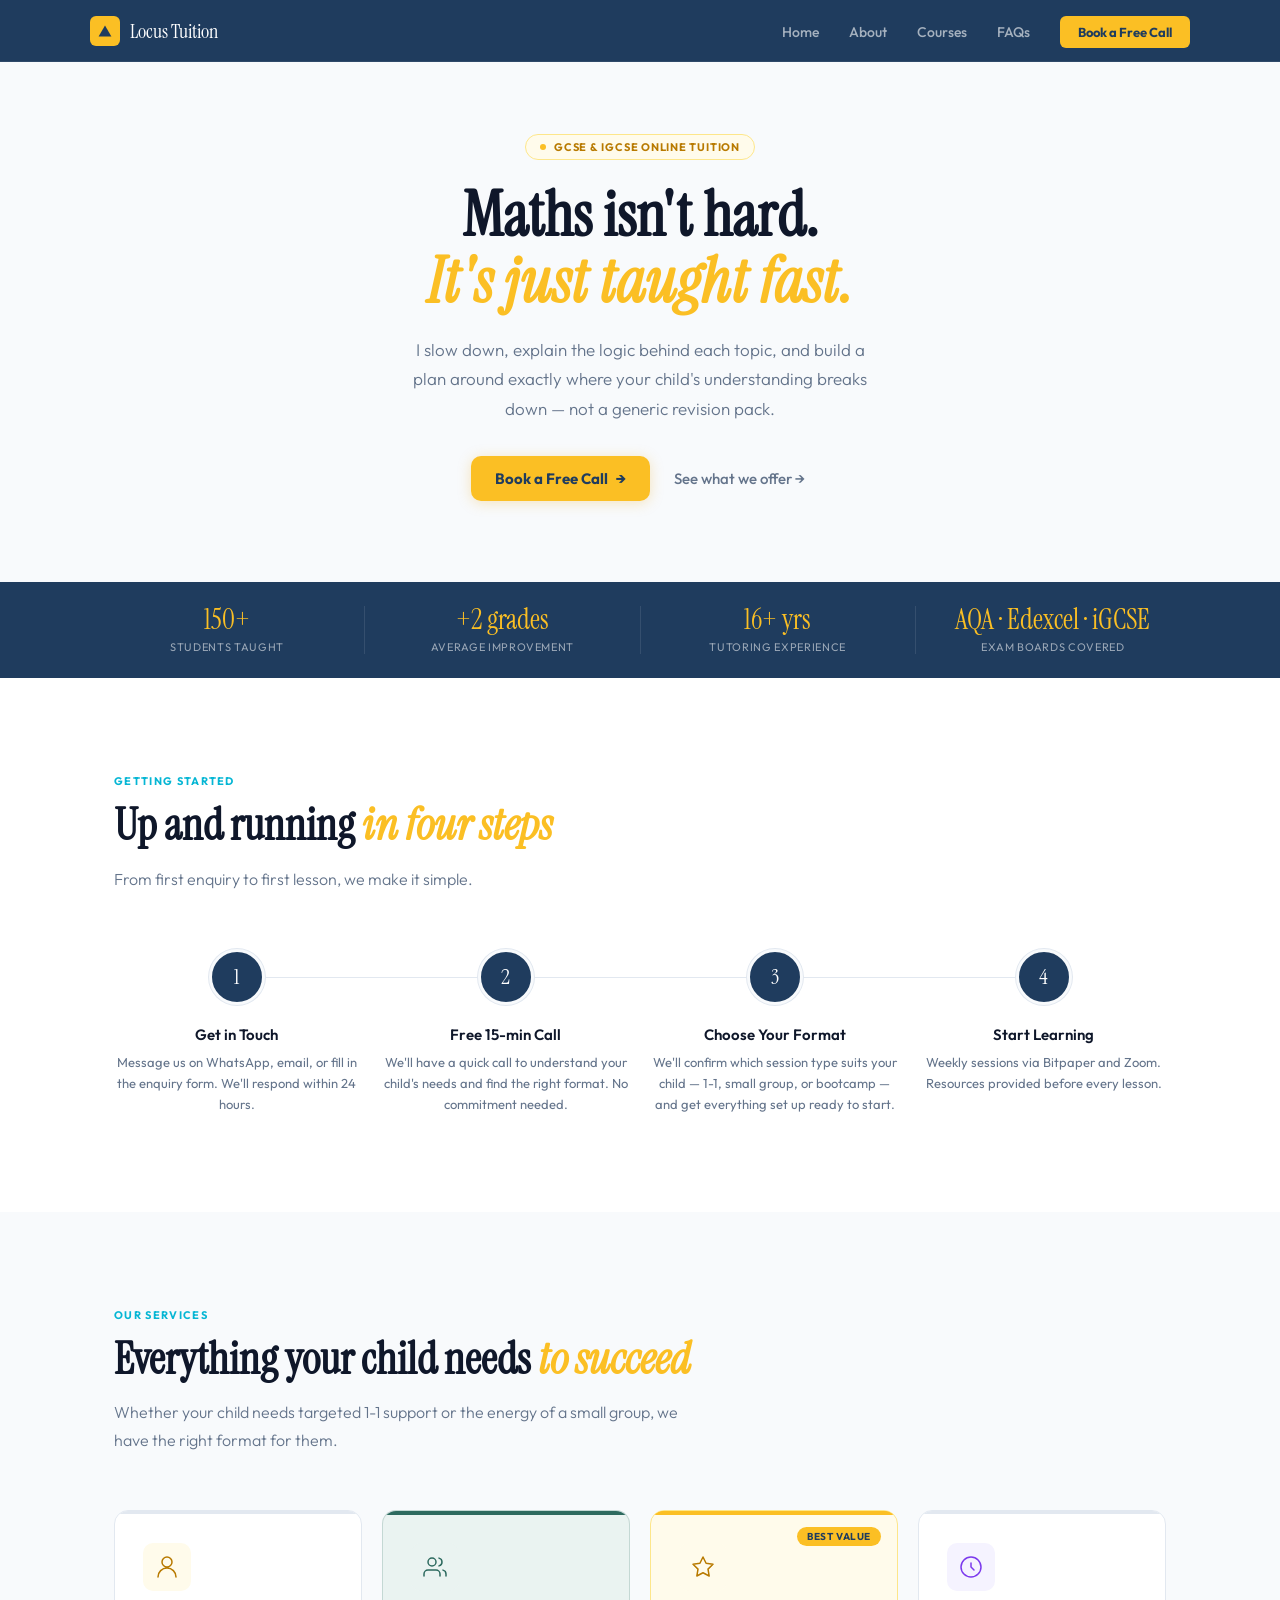
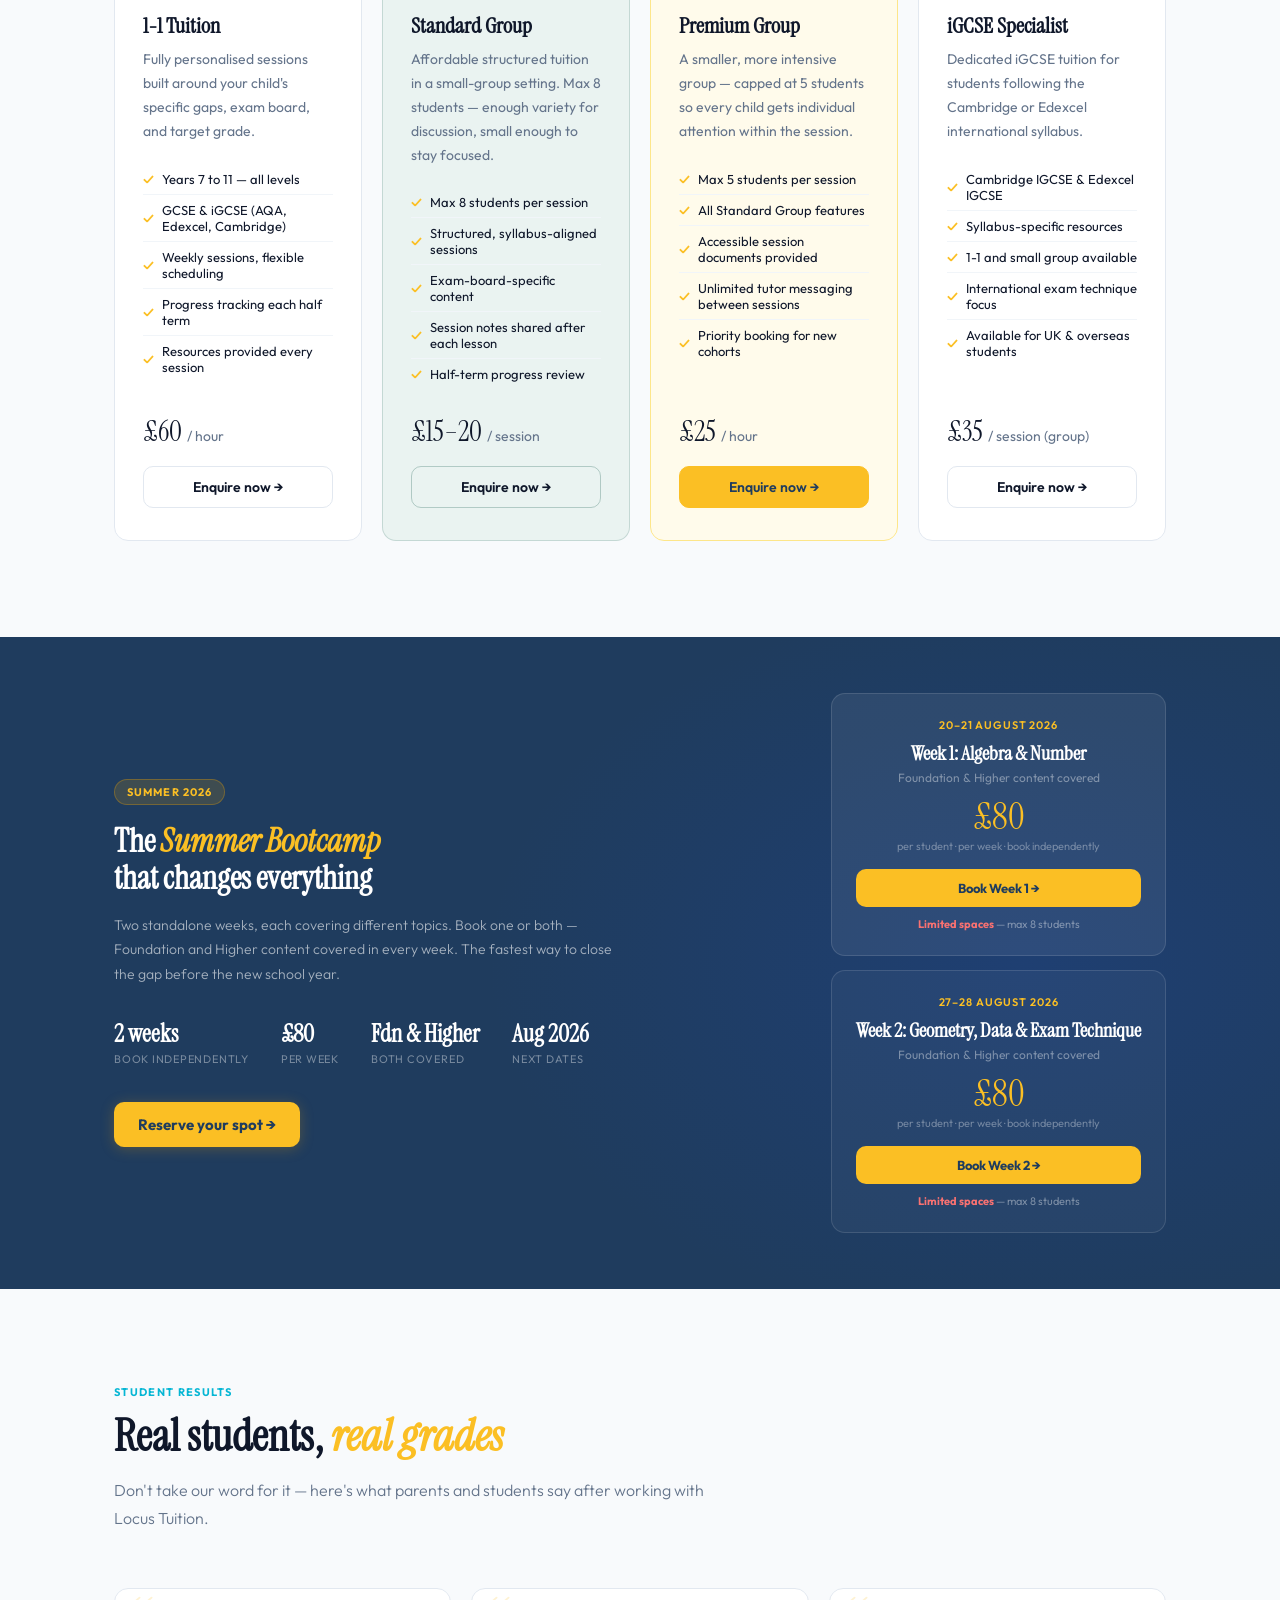
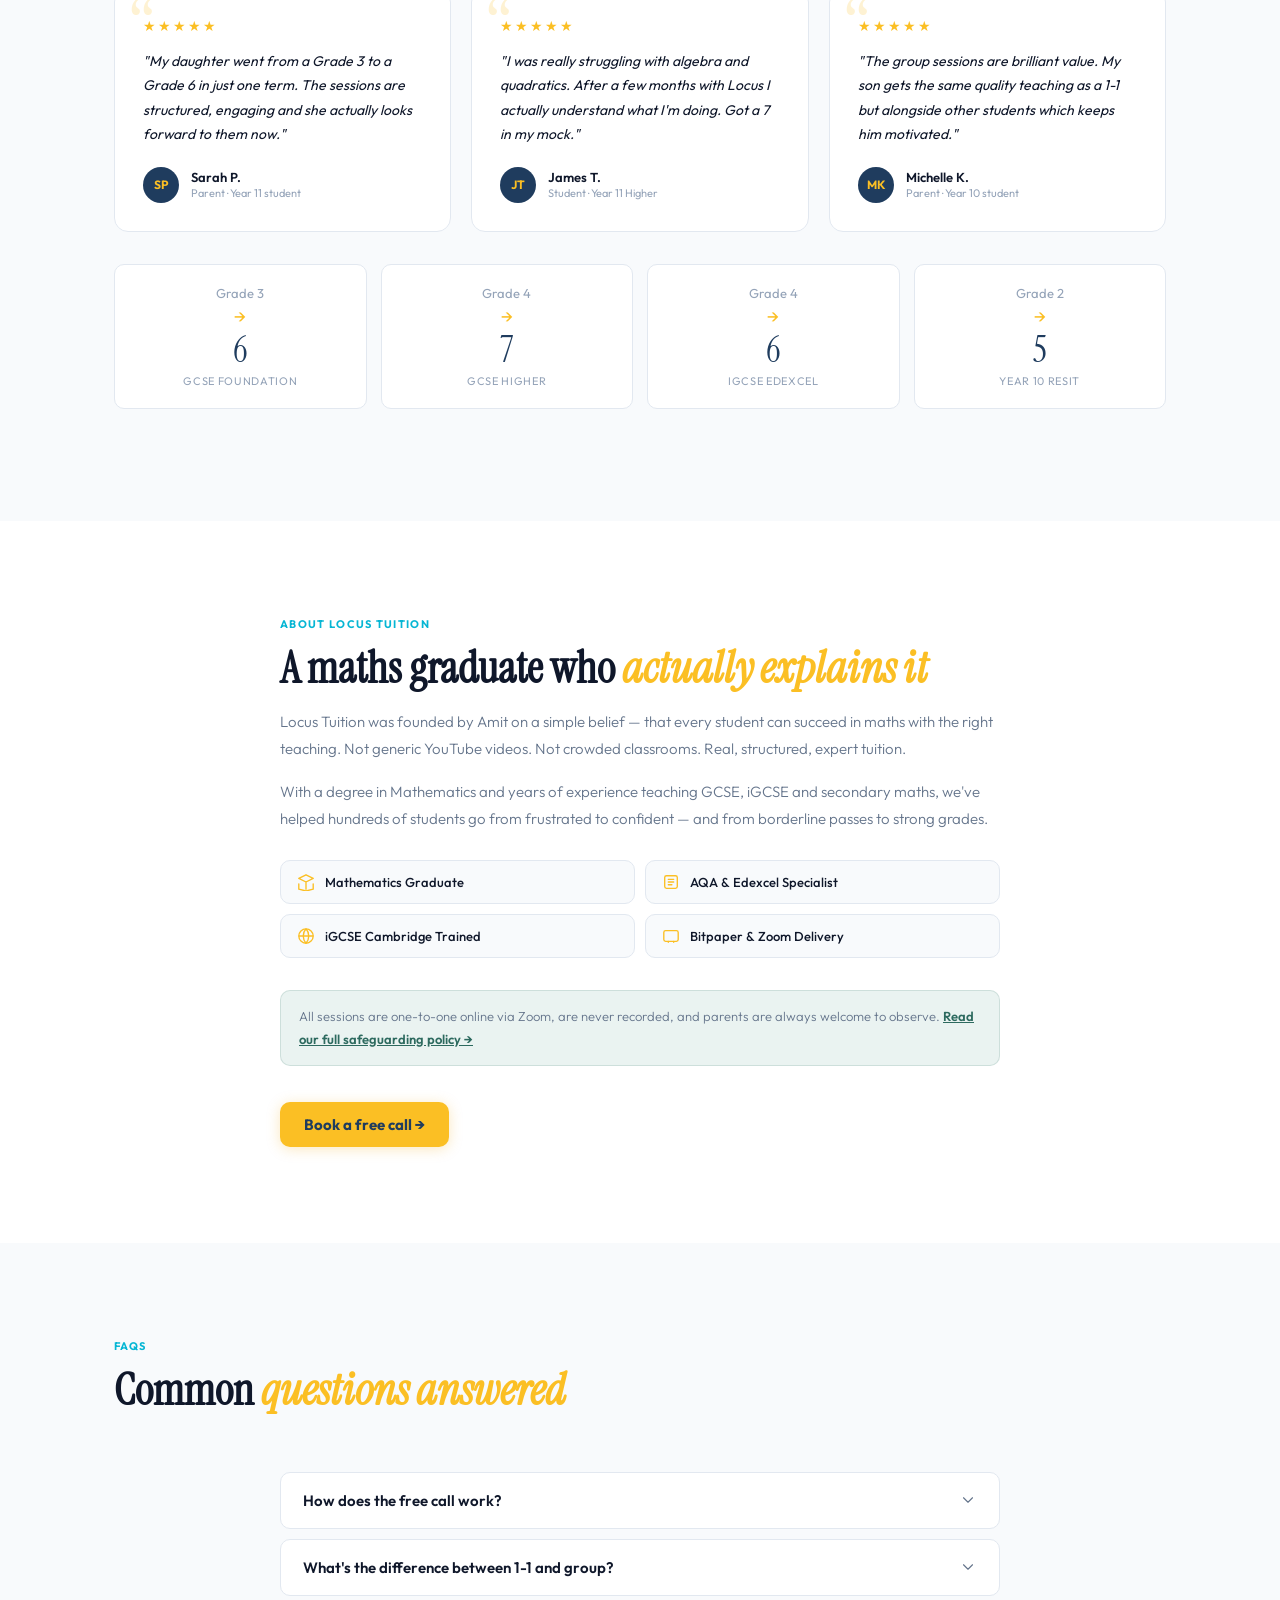
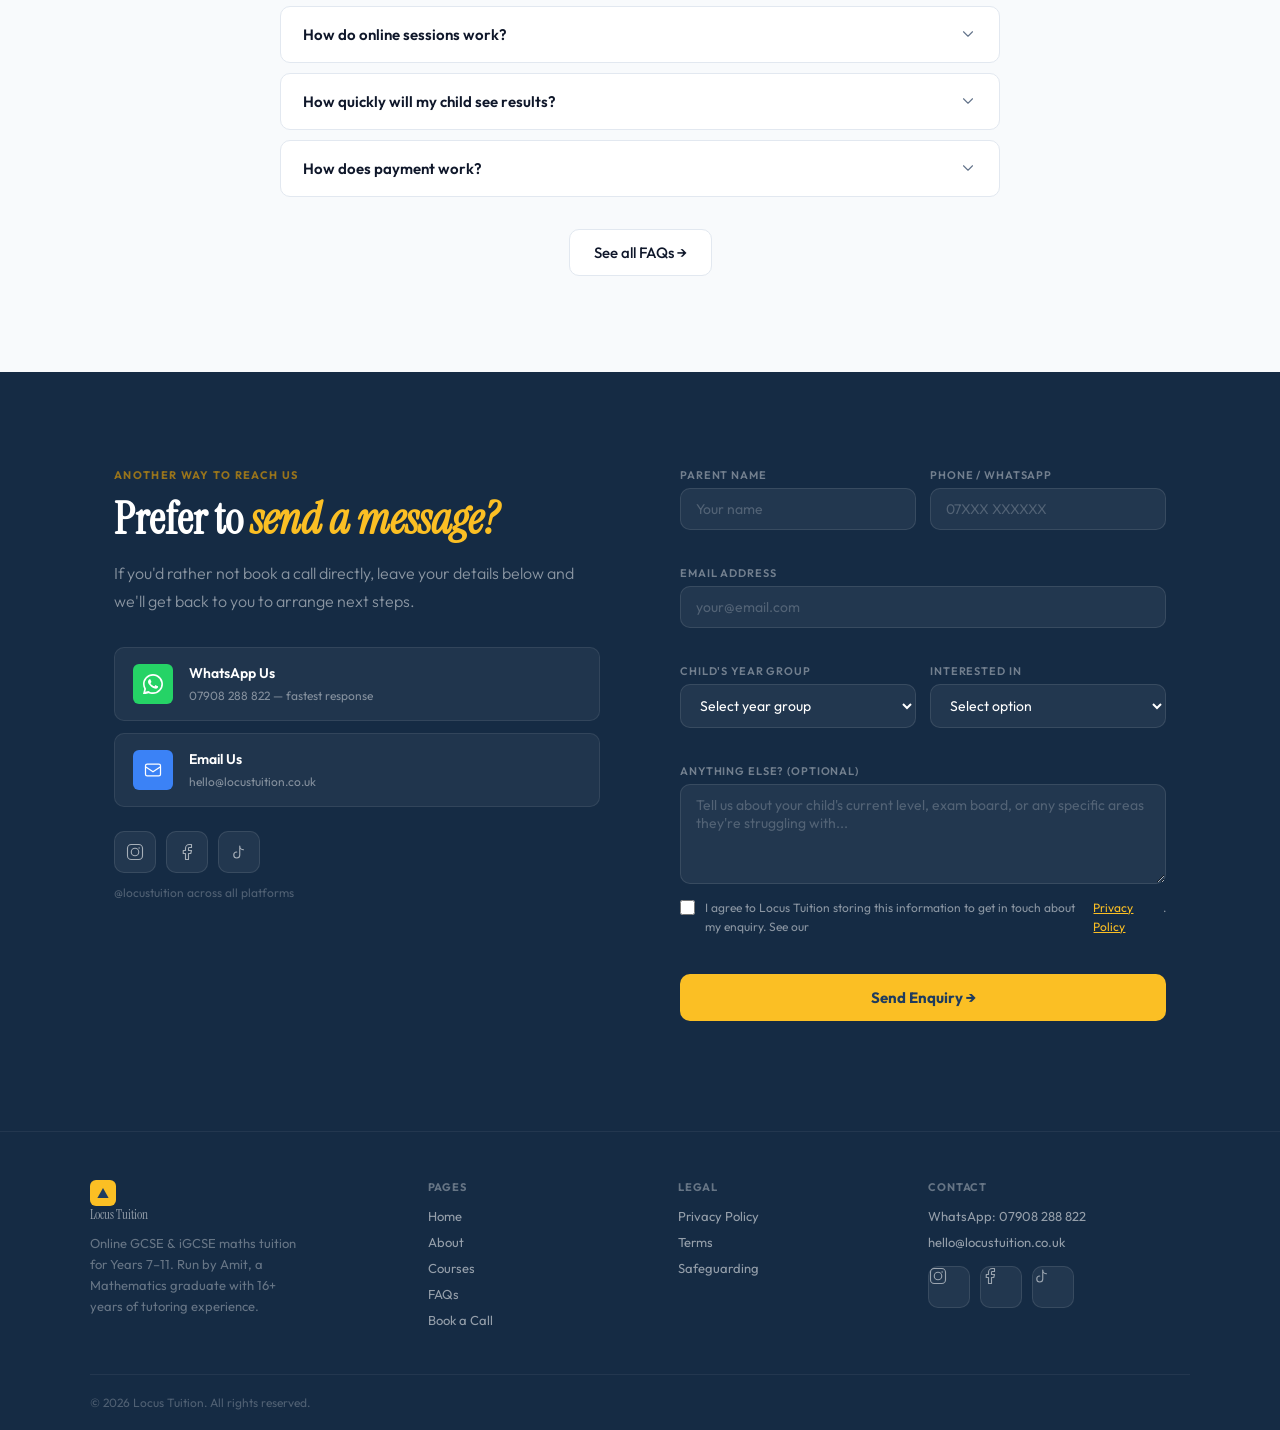
==== commit bd9d9170: "fix: remove relocated pricing card section from homepage Amit felt the standalone "Pricing at a Glan" ====
--- a/index.html
+++ b/index.html
@@ -122,64 +122,6 @@
     </div>
   </section>
 
-  <!-- ═══ QUICK PRICING OVERVIEW ═══ -->
-  <section class="section section--cream" style="padding-bottom: 0;">
-    <div class="container">
-      <div class="section-header">
-        <div class="section-label">Pricing at a Glance</div>
-        <h2 class="section-title">What it <em>costs</em></h2>
-      </div>
-      <div class="hero-card">
-        <div class="hero-card-head">
-          <span class="card-label">What's available</span>
-        </div>
-        <ul class="offering-list">
-          <li class="offering-item">
-            <div class="offering-icon offering-icon--gold">
-              <svg viewBox="0 0 20 20" fill="none"><path d="M10 10a4 4 0 1 0 0-8 4 4 0 0 0 0 8zm-7 8a7 7 0 0 1 14 0" stroke="currentColor" stroke-width="1.5" stroke-linecap="round"/></svg>
-            </div>
-            <div class="offering-text">
-              <strong>1-1 Sessions</strong>
-              <span>Fully personalised, your pace</span>
-            </div>
-            <div class="offering-price">£60/hr</div>
-          </li>
-          <li class="offering-item">
-            <div class="offering-icon offering-icon--blue">
-              <svg viewBox="0 0 20 20" fill="none"><path d="M13 10a3 3 0 1 0 0-6 3 3 0 0 0 0 6zm-9-1a3 3 0 1 0 0-6 3 3 0 0 0 0 6zm-2 7a7 7 0 0 1 11-5.7M15 16a5 5 0 0 0-10 0" stroke="currentColor" stroke-width="1.5" stroke-linecap="round"/></svg>
-            </div>
-            <div class="offering-text">
-              <strong>Small Group</strong>
-              <span>Up to 8 students</span>
-            </div>
-            <div class="offering-price">£25</div>
-          </li>
-          <li class="offering-item">
-            <div class="offering-icon offering-icon--green">
-              <svg viewBox="0 0 20 20" fill="none"><path d="M10 2l1.8 5.5H17l-4.6 3.3 1.8 5.5L10 13l-4.2 3.3 1.8-5.5L3 7.5h5.2L10 2z" stroke="currentColor" stroke-width="1.5" stroke-linejoin="round"/></svg>
-            </div>
-            <div class="offering-text">
-              <strong>Summer Bootcamp</strong>
-              <span>2 weeks · Aug 2026</span>
-            </div>
-            <div class="offering-price">£80/wk</div>
-          </li>
-          <li class="offering-item offering-item--last">
-            <div class="offering-icon offering-icon--purple">
-              <svg viewBox="0 0 20 20" fill="none"><circle cx="10" cy="10" r="8" stroke="currentColor" stroke-width="1.5"/><path d="M10 6v4l3 3" stroke="currentColor" stroke-width="1.5" stroke-linecap="round"/></svg>
-            </div>
-            <div class="offering-text">
-              <strong>iGCSE Specialist</strong>
-              <span>Cambridge &amp; Edexcel</span>
-            </div>
-            <div class="offering-price">£35</div>
-          </li>
-        </ul>
-        <a href="book.html" class="hero-card-cta">Book a free call →</a>
-      </div>
-    </div>
-  </section>
-
   <!-- ═══ WHAT WE OFFER ═══ -->
   <section class="section section--cream" id="offer">
     <div class="container">
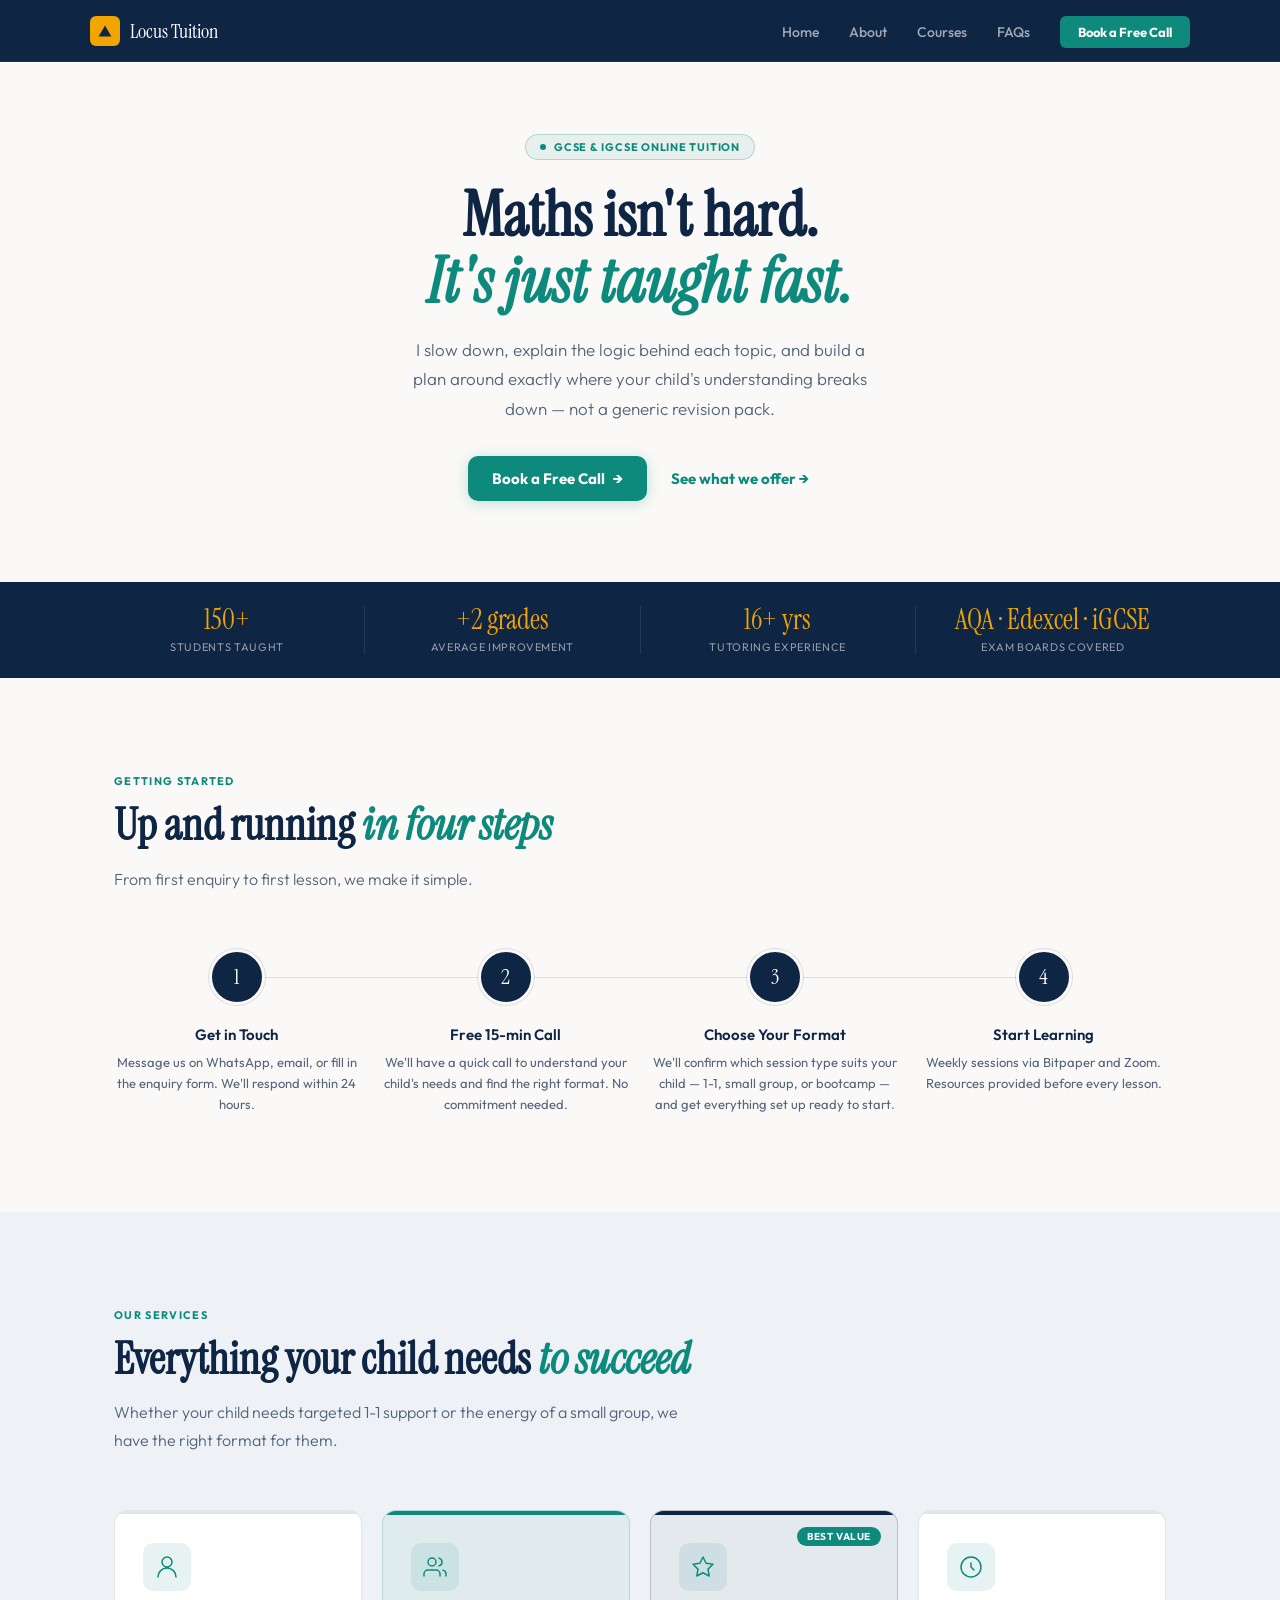
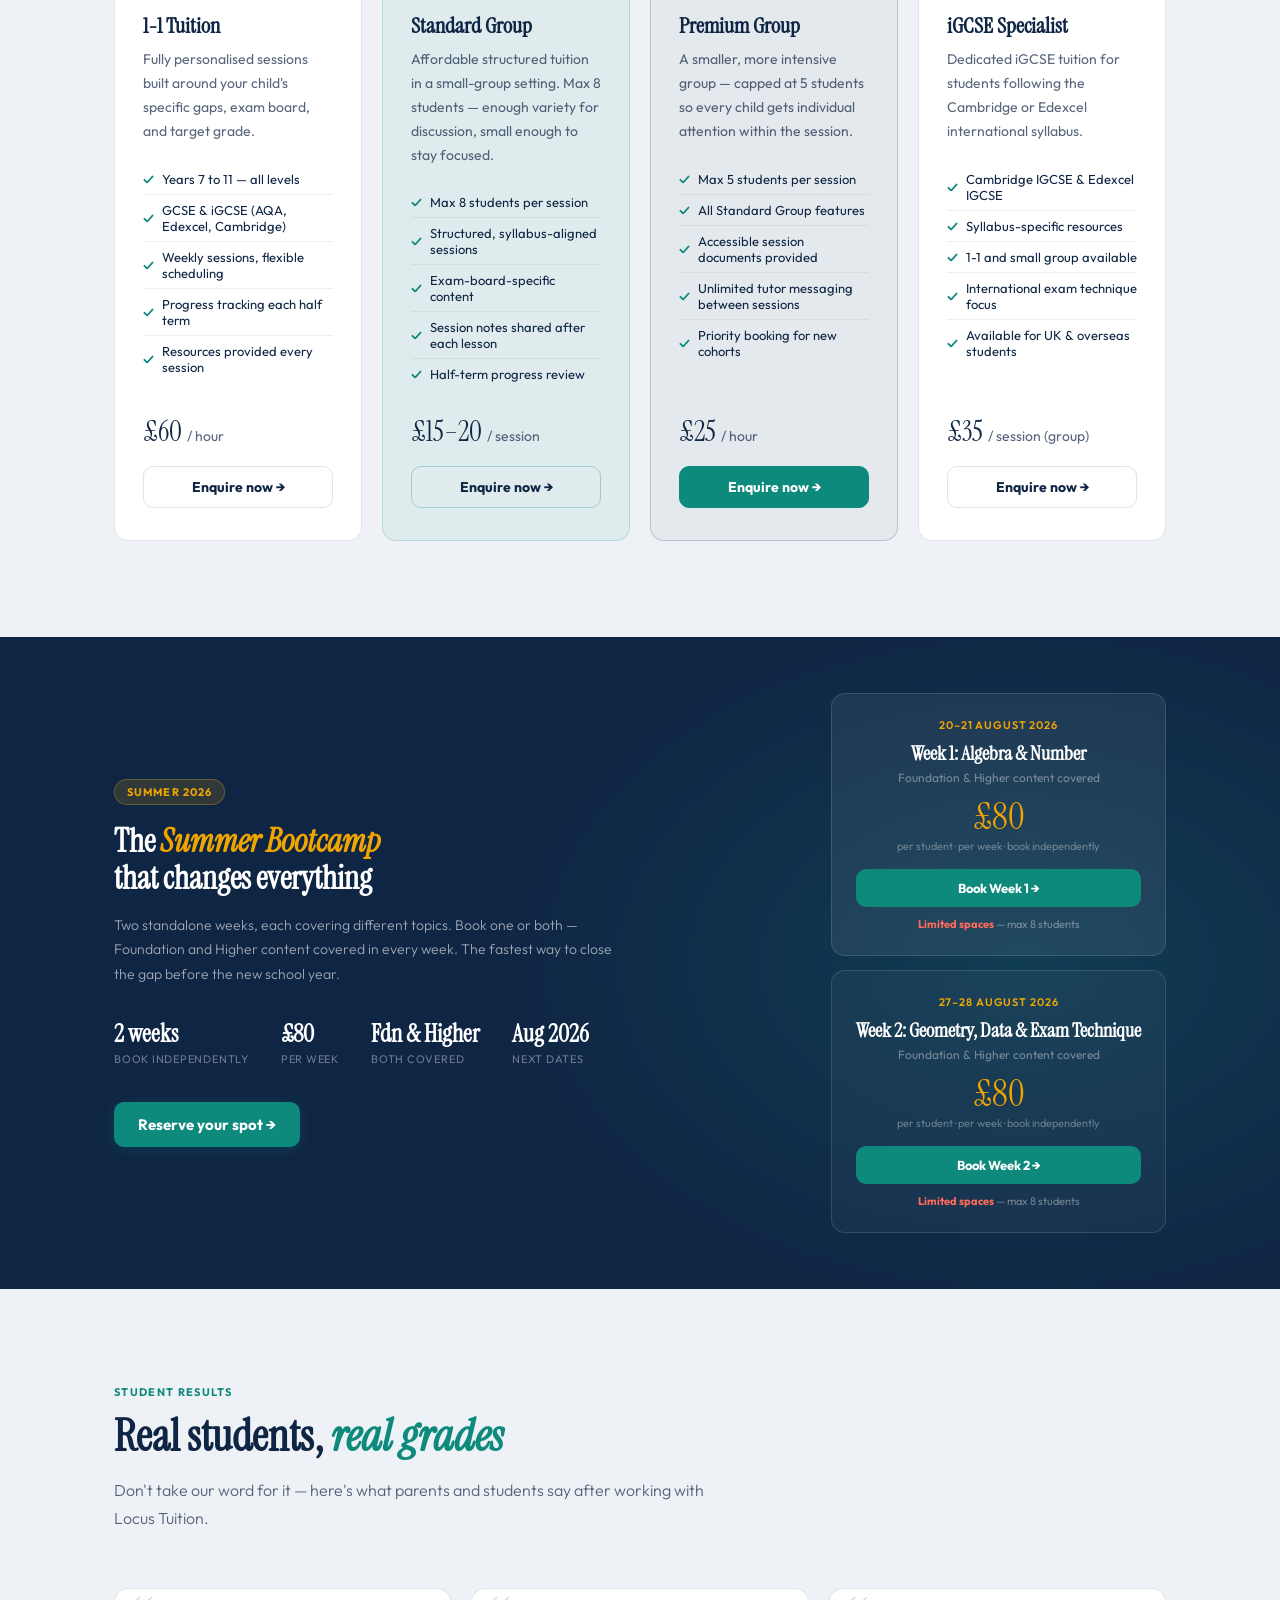
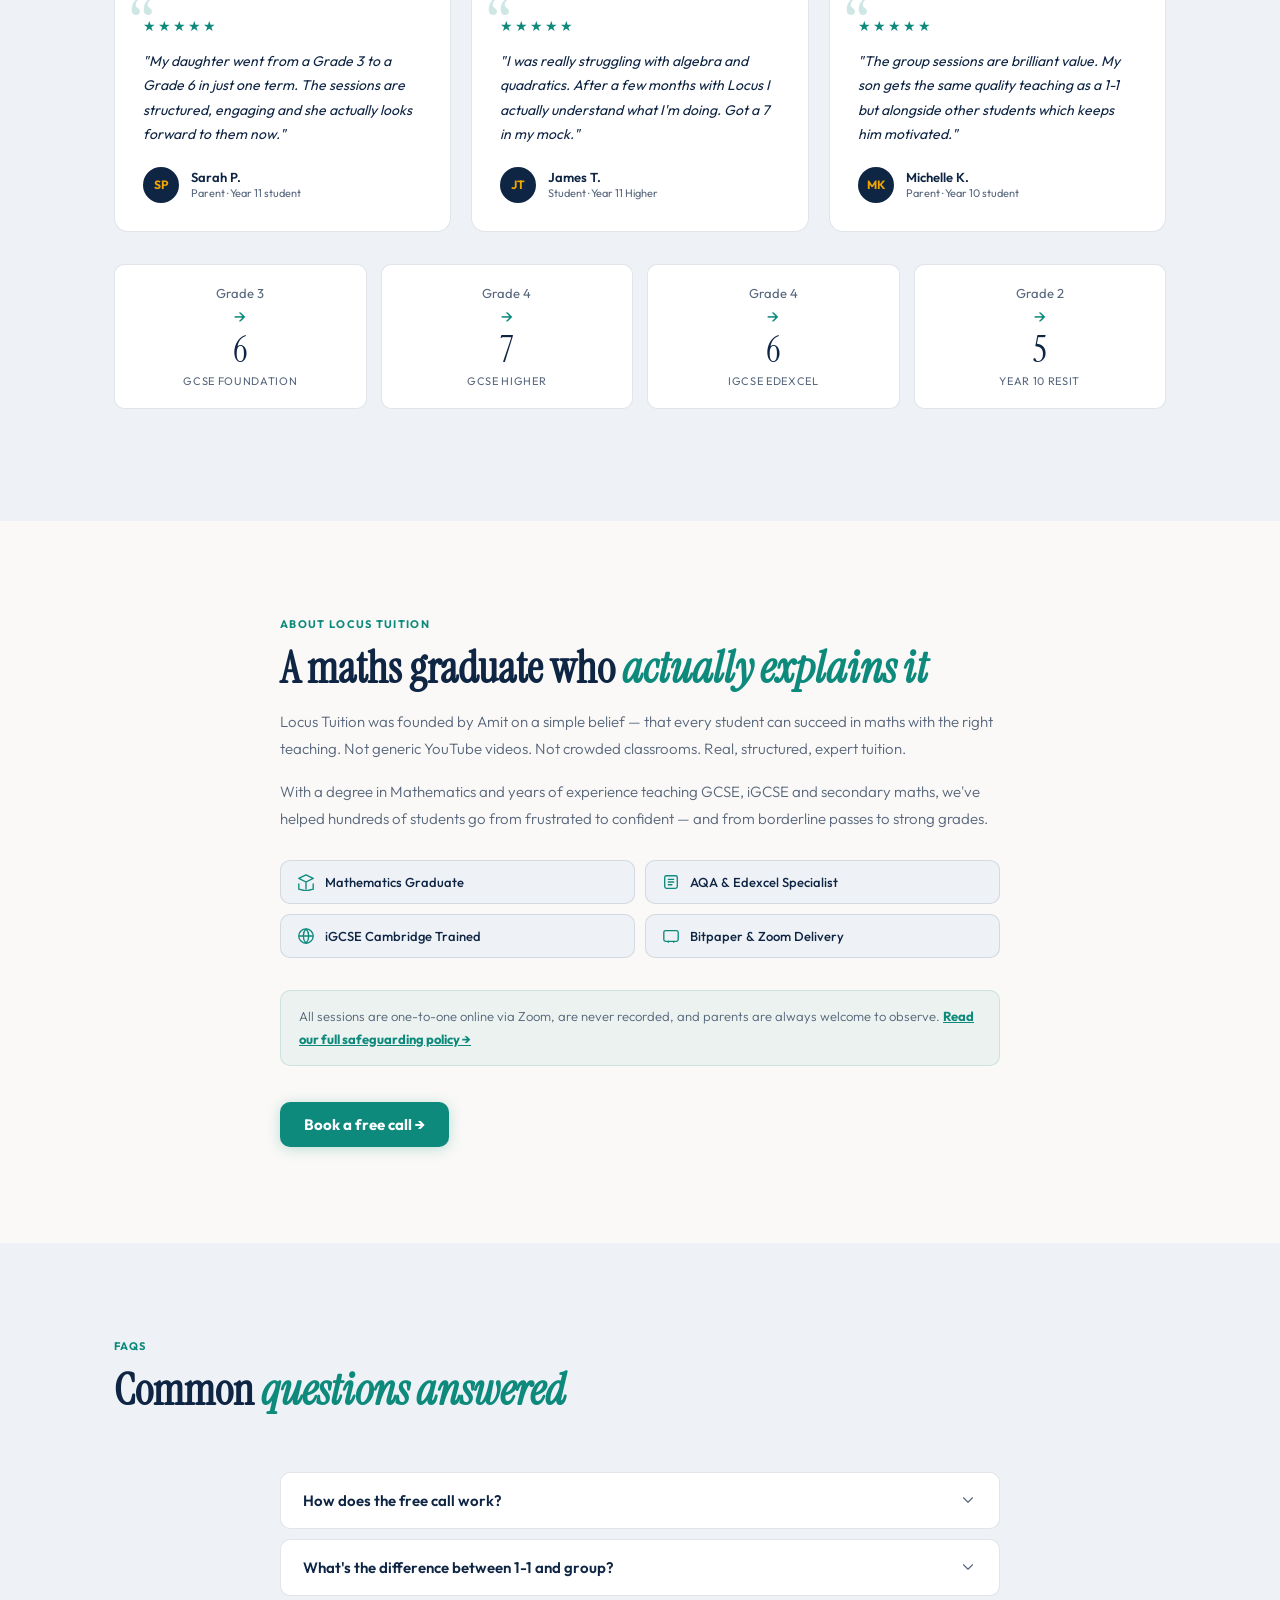
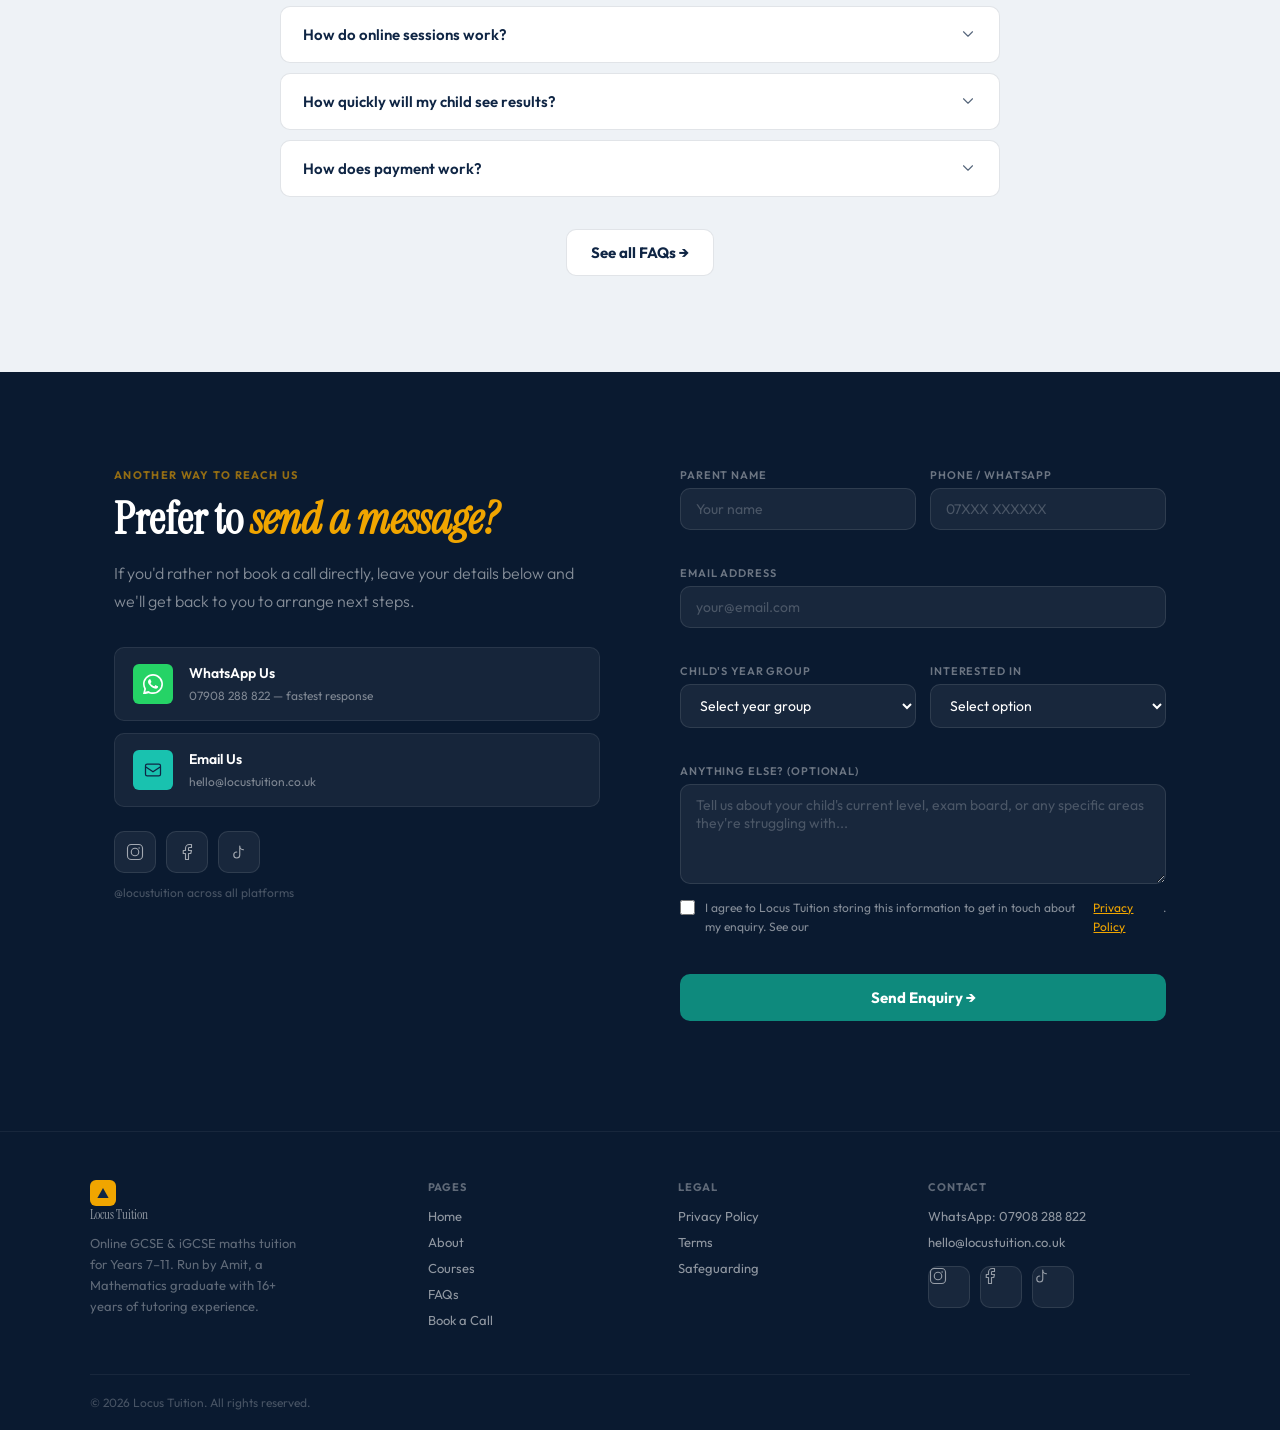
==== commit 7b376e30: "feat: replace colour system with disciplined 7-colour palette + WCAG audit Task 21/22: full re-theme" ====
--- a/index.html
+++ b/index.html
@@ -20,7 +20,7 @@
       <a href="#home" class="nav-logo">
         <div class="logo-mark">
           <svg viewBox="0 0 20 20" fill="none" xmlns="http://www.w3.org/2000/svg">
-            <polygon points="10,3 18,17 2,17" fill="#1f3c5e"/>
+            <polygon points="10,3 18,17 2,17" fill="#0F2544"/>
           </svg>
         </div>
         Locus Tuition
@@ -149,9 +149,9 @@
           <a href="book.html" class="offer-cta">Enquire now →</a>
         </div>
 
-        <div class="offer-card" style="background: var(--forest-pale); border-color: rgba(45,106,95,0.2);">
-          <div style="position:absolute;top:0;left:0;right:0;height:4px;background:var(--forest);border-radius:var(--radius-lg) var(--radius-lg) 0 0;"></div>
-          <div class="offer-icon" style="background: var(--forest-pale); color: var(--forest);">
+        <div class="offer-card" style="background: rgba(14,138,125,0.06); border-color: rgba(14,138,125,0.2);">
+          <div style="position:absolute;top:0;left:0;right:0;height:4px;background:var(--teal-600);border-radius:var(--radius-lg) var(--radius-lg) 0 0;"></div>
+          <div class="offer-icon" style="background: rgba(14,138,125,0.1); color: var(--teal-600);">
             <svg viewBox="0 0 24 24" fill="none"><path d="M17 21v-2a4 4 0 0 0-4-4H5a4 4 0 0 0-4 4v2" stroke="currentColor" stroke-width="1.5" stroke-linecap="round"/><circle cx="9" cy="7" r="4" stroke="currentColor" stroke-width="1.5"/><path d="M23 21v-2a4 4 0 0 0-3-3.87M16 3.13a4 4 0 0 1 0 7.75" stroke="currentColor" stroke-width="1.5" stroke-linecap="round"/></svg>
           </div>
           <h3>Standard Group</h3>
@@ -164,11 +164,11 @@
             <li>Half-term progress review</li>
           </ul>
           <div class="offer-price">£15–20 <span>/ session</span></div>
-          <a href="book.html" class="offer-cta" style="border-color:rgba(45,106,95,0.3);">Enquire now →</a>
-        </div>
-
-        <div class="offer-card offer-card--featured" style="background: var(--gold-pale); border-color: var(--gold-border);">
-          <div style="position:absolute;top:0;left:0;right:0;height:4px;background:var(--gold);border-radius:var(--radius-lg) var(--radius-lg) 0 0;"></div>
+          <a href="book.html" class="offer-cta" style="border-color:rgba(14,138,125,0.3);">Enquire now →</a>
+        </div>
+
+        <div class="offer-card offer-card--featured" style="background: rgba(15,37,68,0.04); border-color: rgba(15,37,68,0.2);">
+          <div style="position:absolute;top:0;left:0;right:0;height:4px;background:var(--navy);border-radius:var(--radius-lg) var(--radius-lg) 0 0;"></div>
           <div class="featured-badge">Best Value</div>
           <div class="offer-icon offer-icon--gold">
             <svg viewBox="0 0 24 24" fill="none"><polygon points="12 2 15.09 8.26 22 9.27 17 14.14 18.18 21.02 12 17.77 5.82 21.02 7 14.14 2 9.27 8.91 8.26 12 2" stroke="currentColor" stroke-width="1.5" stroke-linecap="round" stroke-linejoin="round"/></svg>
@@ -347,7 +347,7 @@
               Bitpaper &amp; Zoom Delivery
             </div>
           </div>
-          <p style="font-size: 13px; color: var(--muted); margin-top: 20px; padding: 14px 18px; background: var(--forest-pale); border-radius: var(--radius-md); border: 1px solid rgba(45,106,95,0.15);">All sessions are one-to-one online via Zoom, are never recorded, and parents are always welcome to observe. <a href="about.html#safeguarding" style="color: var(--forest); font-weight: 600; text-decoration: underline;">Read our full safeguarding policy →</a></p>
+          <p style="font-size: 13px; color: var(--text-muted); margin-top: 20px; padding: 14px 18px; background: rgba(14,138,125,0.06); border-radius: var(--radius-md); border: 1px solid rgba(14,138,125,0.15);">All sessions are one-to-one online via Zoom, are never recorded, and parents are always welcome to observe. <a href="about.html#safeguarding" style="color: var(--teal-600); font-weight: 700; text-decoration: underline;">Read our full safeguarding policy →</a></p>
           <a href="book.html" class="btn-primary" style="margin-top: 20px;">Book a free call →</a>
         </div>
       </div>
@@ -534,7 +534,7 @@
       <div class="footer-col">
         <a href="#home" class="footer-logo">
           <div class="logo-mark logo-mark--sm">
-            <svg viewBox="0 0 20 20" fill="none"><polygon points="10,3 18,17 2,17" fill="#1f3c5e"/></svg>
+            <svg viewBox="0 0 20 20" fill="none"><polygon points="10,3 18,17 2,17" fill="#0F2544"/></svg>
           </div>
           Locus Tuition
         </a>
--- a/css/style.css
+++ b/css/style.css
@@ -6,34 +6,25 @@
 
 /* ─── TOKENS ─── */
 :root {
-  --navy:       #1f3c5e;
-  --navy-deep:  #152b44;
-  --gold:       #fbbf24;
-  --gold-light: #fcd34d;
-  --gold-pale:  #fffbeb;
-  --gold-border:#fde68a;
-  --electric:   #06b6d4;
-  --electric-pale: #ecfeff;
-  --blue:       #3b82f6;
-  --blue-pale:  #eff6ff;
-  --green-pale: #f0fdf4;
-  --green:      #16a34a;
-  --purple-pale:#f5f3ff;
-  --purple:     #7c3aed;
-  --teal:       #0d9488;
-  --teal-pale:  #f0fdfa;
-  --forest:     #2d6a5f;
-  --forest-pale:#eaf3f1;
-  --coral:      #f97316;
-  --coral-pale: #fff7ed;
-  --white:      #ffffff;
-  --cream:      #f8fafc;
-  --rule:       #e2e8f0;
-  --rule-light: #f1f5f9;
-  --text:       #0f172a;
-  --muted:      #64748b;
-  --hint:       #94a3b8;
-  --success:    #059669;
+  /* Core palette (exact values as specified) */
+  --navy:      #0F2544;  /* dark sections, headings, body text */
+  --teal-600:  #0E8A7D;  /* all buttons, links, actions */
+  --teal-400:  #19C2AF;  /* graphics/icons/accents on navy only */
+  --gold:      #F0A500;  /* badges and highlights on navy ONLY */
+  --coral:     #FF6B5A;  /* genuine urgency only, used sparingly */
+  --off-white: #FAF9F7;  /* page background */
+  --mist:      #EEF2F6;  /* alternating section backgrounds */
+  --white:     #FFFFFF;
+
+  /* Derived neutrals — navy tints, not new hues */
+  --text:         var(--navy);           /* headings, primary body text */
+  --text-muted:   rgba(15,37,68,0.7);    /* secondary text — 5.5-5.8:1 on all light backgrounds */
+  --border:       rgba(15,37,68,0.12);
+  --border-light: rgba(15,37,68,0.07);
+  --navy-deep:    #0A1A30;               /* navy darkened ~30%, for stacked dark sections */
+  --coral-text:   #B24A3E;               /* coral darkened ~30% — the one text-safe variant for small text on light backgrounds */
+  --whatsapp-green: #25d366;             /* WhatsApp's own brand colour — kept for icon recognisability, not part of the core 7 */
+
   --font-serif: 'Instrument Serif', serif;
   --font-sans:  'Outfit', sans-serif;
   --radius-sm:  6px;
@@ -120,17 +111,17 @@
   transition: color 0.2s;
 }
 .nav-links a:hover { color: white; }
-.nav-links a[aria-current="page"] { color: var(--electric); }
+.nav-links a[aria-current="page"] { color: var(--gold); font-weight: 700; }
 .nav-cta {
-  background: var(--gold) !important;
-  color: var(--navy) !important;
+  background: var(--teal-600) !important;
+  color: var(--white) !important;
   padding: 8px 18px;
   border-radius: var(--radius-sm);
   font-weight: 700 !important;
   font-size: 13px !important;
   transition: background 0.2s !important;
 }
-.nav-cta:hover { background: var(--gold-light) !important; }
+.nav-cta:hover { background: var(--navy) !important; }
 .nav-hamburger {
   display: none;
   flex-direction: column;
@@ -149,13 +140,13 @@
 
 /* ─── NAV LIGHT (interior pages) ─── */
 #nav.nav--light {
-  background: var(--cream);
-  border-bottom: 1px solid var(--rule);
+  background: var(--mist);
+  border-bottom: 1px solid var(--border);
 }
 #nav.nav--light .nav-logo { color: var(--navy); }
-#nav.nav--light .nav-links a { color: var(--muted); }
+#nav.nav--light .nav-links a { color: var(--text-muted); }
 #nav.nav--light .nav-links a:hover { color: var(--navy); }
-#nav.nav--light .nav-links a[aria-current="page"] { color: var(--electric); }
+#nav.nav--light .nav-links a[aria-current="page"] { color: var(--teal-600); font-weight: 700; }
 #nav.nav--light .nav-hamburger span { background: var(--navy); }
 
 /* ─── MOBILE MENU ─── */
@@ -182,8 +173,8 @@
 .mobile-cta {
   display: inline-block !important;
   margin: 8px 32px 0 !important;
-  background: var(--gold);
-  color: var(--navy) !important;
+  background: var(--teal-600);
+  color: var(--white) !important;
   padding: 10px 20px !important;
   border-radius: var(--radius-sm);
   font-weight: 700 !important;
@@ -194,58 +185,58 @@
   display: inline-flex;
   align-items: center;
   gap: 8px;
-  background: var(--gold);
-  color: var(--navy);
+  background: var(--teal-600);
+  color: var(--white);
   padding: 13px 24px;
   border-radius: var(--radius-md);
   font-weight: 700;
   font-size: 15px;
   text-decoration: none;
   transition: background 0.2s, transform 0.15s;
-  box-shadow: 0 2px 14px rgba(240,165,0,0.25);
+  box-shadow: 0 2px 14px rgba(14,138,125,0.25);
 }
 .btn-primary:hover {
-  background: var(--gold-light);
+  background: var(--navy);
   transform: translateY(-1px);
 }
 .btn-secondary {
   display: inline-flex;
   align-items: center;
   gap: 8px;
-  background: white;
+  background: var(--white);
   color: var(--text);
   padding: 13px 24px;
   border-radius: var(--radius-md);
-  font-weight: 500;
+  font-weight: 700;
   font-size: 15px;
   text-decoration: none;
-  border: 1px solid var(--rule);
+  border: 1px solid var(--border);
   transition: border-color 0.2s, background 0.2s;
 }
 .btn-secondary:hover {
-  border-color: var(--hint);
-  background: var(--cream);
+  border-color: var(--teal-600);
+  background: var(--mist);
 }
 .hero-secondary-link {
   display: inline-flex;
   align-items: center;
-  color: var(--muted);
+  color: var(--teal-600);
   font-size: 15px;
-  font-weight: 500;
+  font-weight: 700;
   text-decoration: none;
   padding: 13px 4px;
   border-bottom: 1px solid transparent;
   transition: color 0.2s, border-color 0.2s;
 }
 .hero-secondary-link:hover {
-  color: var(--text);
-  border-bottom-color: var(--hint);
+  color: var(--navy);
+  border-bottom-color: var(--navy);
 }
 
 /* ─── SECTION BASE ─── */
 .section { padding: 96px 0; }
-.section--white { background: var(--white); }
-.section--cream { background: var(--cream); }
+.section--white { background: var(--off-white); }
+.section--cream { background: var(--mist); }
 .section-header {
   max-width: 600px;
   margin-bottom: 56px;
@@ -255,7 +246,7 @@
   font-weight: 700;
   text-transform: uppercase;
   letter-spacing: 0.12em;
-  color: var(--electric);
+  color: var(--teal-600);
   margin-bottom: 12px;
 }
 .section-title {
@@ -267,18 +258,18 @@
 }
 .section-title em {
   font-style: italic;
-  color: var(--gold);
+  color: var(--teal-600);
 }
 .section-sub {
   font-size: 16px;
-  color: var(--muted);
+  color: var(--text-muted);
   line-height: 1.75;
   font-weight: 300;
 }
 
 /* ─── HERO ─── */
 .hero {
-  background: var(--cream);
+  background: var(--off-white);
   display: flex;
   align-items: center;
   padding-top: 62px;
@@ -294,9 +285,9 @@
   display: inline-flex;
   align-items: center;
   gap: 8px;
-  background: var(--gold-pale);
-  border: 1px solid var(--gold-border);
-  color: #b87a00;
+  background: rgba(14,138,125,0.08);
+  border: 1px solid rgba(14,138,125,0.25);
+  color: var(--teal-600);
   font-size: 11px;
   font-weight: 700;
   padding: 5px 14px;
@@ -307,7 +298,7 @@
 }
 .pill-dot {
   width: 6px; height: 6px;
-  background: var(--gold);
+  background: var(--teal-600);
   border-radius: 50%;
   flex-shrink: 0;
 }
@@ -320,11 +311,11 @@
 }
 .hero h1 em {
   font-style: italic;
-  color: var(--gold);
+  color: var(--teal-600);
 }
 .hero-sub {
   font-size: 17px;
-  color: var(--muted);
+  color: var(--text-muted);
   line-height: 1.75;
   font-weight: 300;
   max-width: 460px;
@@ -338,26 +329,26 @@
   align-items: center;
 }
 
-/* Hero card (now used as the standalone pricing overview card above "What We Offer") */
+/* Hero card (currently unused — kept in case the pricing overview card returns) */
 .hero-card {
-  background: white;
-  border: 1px solid var(--rule);
+  background: var(--white);
+  border: 1px solid var(--border);
   border-radius: var(--radius-lg);
   overflow: hidden;
-  box-shadow: 0 4px 28px rgba(15,31,61,0.07);
+  box-shadow: 0 4px 28px rgba(15,37,68,0.07);
   max-width: 480px;
   margin: 0 auto;
 }
 .hero-card-head {
   padding: 16px 20px;
-  border-bottom: 1px solid var(--rule-light);
+  border-bottom: 1px solid var(--border-light);
 }
 .card-label {
   font-size: 11px;
   font-weight: 700;
   text-transform: uppercase;
   letter-spacing: 0.1em;
-  color: var(--gold);
+  color: var(--teal-600);
 }
 .offering-list { list-style: none; }
 .offering-item {
@@ -365,7 +356,7 @@
   align-items: center;
   gap: 12px;
   padding: 13px 20px;
-  border-bottom: 1px solid var(--rule-light);
+  border-bottom: 1px solid var(--border-light);
 }
 .offering-item--last { border-bottom: none; }
 .offering-icon {
@@ -375,12 +366,10 @@
   align-items: center;
   justify-content: center;
   flex-shrink: 0;
+  background: rgba(14,138,125,0.1);
+  color: var(--teal-600);
 }
 .offering-icon svg { width: 17px; height: 17px; }
-.offering-icon--gold   { background: var(--gold-pale);   color: #b87a00; }
-.offering-icon--blue   { background: var(--blue-pale);   color: var(--blue); }
-.offering-icon--green  { background: var(--green-pale);  color: var(--green); }
-.offering-icon--purple { background: var(--purple-pale); color: var(--purple); }
 .offering-text { flex: 1; }
 .offering-text strong {
   display: block;
@@ -390,7 +379,7 @@
 }
 .offering-text span {
   font-size: 11px;
-  color: var(--hint);
+  color: var(--text-muted);
   margin-top: 1px;
 }
 .offering-price {
@@ -402,15 +391,15 @@
 .hero-card-cta {
   display: block;
   text-align: center;
-  background: var(--gold);
-  color: var(--navy);
+  background: var(--teal-600);
+  color: var(--white);
   padding: 14px;
   font-size: 14px;
   font-weight: 700;
   text-decoration: none;
   transition: background 0.2s;
 }
-.hero-card-cta:hover { background: var(--gold-light); }
+.hero-card-cta:hover { background: var(--navy); }
 
 /* ─── TRUST BAR ─── */
 .trust-bar {
@@ -455,8 +444,8 @@
   gap: 20px;
 }
 .offer-card {
-  background: white;
-  border: 1px solid var(--rule);
+  background: var(--white);
+  border: 1px solid var(--border);
   border-radius: var(--radius-lg);
   padding: 32px 28px;
   position: relative;
@@ -470,23 +459,23 @@
   position: absolute;
   top: 0; left: 0; right: 0;
   height: 3px;
-  background: var(--rule);
+  background: var(--border);
 }
 .offer-card--featured::before {
-  background: var(--gold);
+  background: var(--teal-600);
 }
 .offer-card--featured {
-  border-color: rgba(240,165,0,0.25);
+  border-color: rgba(14,138,125,0.25);
 }
 .offer-card:hover {
-  box-shadow: 0 12px 40px rgba(15,31,61,0.09);
+  box-shadow: 0 12px 40px rgba(15,37,68,0.09);
   transform: translateY(-3px);
 }
 .featured-badge {
   position: absolute;
   top: 16px; right: 16px;
-  background: var(--gold);
-  color: var(--navy);
+  background: var(--teal-600);
+  color: var(--white);
   font-size: 10px;
   font-weight: 700;
   padding: 3px 10px;
@@ -501,11 +490,10 @@
   align-items: center;
   justify-content: center;
   margin-bottom: 20px;
+  background: rgba(14,138,125,0.1);
+  color: var(--teal-600);
 }
 .offer-icon svg { width: 24px; height: 24px; }
-.offer-icon--gold   { background: var(--gold-pale);   color: #b87a00; }
-.offer-icon--blue   { background: var(--blue-pale);   color: var(--blue); }
-.offer-icon--purple { background: var(--purple-pale); color: var(--purple); }
 .offer-card h3 {
   font-family: var(--font-serif);
   font-size: 22px;
@@ -514,7 +502,7 @@
 }
 .offer-card > p {
   font-size: 14px;
-  color: var(--muted);
+  color: var(--text-muted);
   line-height: 1.7;
   margin-bottom: 20px;
 }
@@ -527,7 +515,7 @@
   font-size: 13px;
   color: var(--text);
   padding: 7px 0;
-  border-bottom: 1px solid var(--rule-light);
+  border-bottom: 1px solid var(--border-light);
   display: flex;
   align-items: center;
   gap: 8px;
@@ -535,7 +523,7 @@
 .offer-features li:last-child { border-bottom: none; }
 .offer-features li::before {
   content: '✓';
-  color: var(--gold);
+  color: var(--teal-600);
   font-weight: 700;
   flex-shrink: 0;
 }
@@ -548,7 +536,7 @@
 .offer-price span {
   font-family: var(--font-sans);
   font-size: 14px;
-  color: var(--muted);
+  color: var(--text-muted);
   font-weight: 400;
 }
 .offer-cta {
@@ -557,25 +545,25 @@
   padding: 11px;
   border-radius: var(--radius-md);
   font-size: 14px;
-  font-weight: 600;
-  border: 1.5px solid var(--rule);
+  font-weight: 700;
+  border: 1.5px solid var(--border);
   color: var(--text);
   transition: all 0.2s;
   text-decoration: none;
 }
 .offer-cta:hover {
-  border-color: var(--gold);
+  border-color: var(--teal-600);
   color: var(--navy);
 }
 .offer-cta--featured {
-  background: var(--gold);
-  color: var(--navy);
-  border-color: var(--gold);
+  background: var(--teal-600);
+  color: var(--white);
+  border-color: var(--teal-600);
 }
 .offer-cta--featured:hover {
-  background: var(--gold-light);
-  border-color: var(--gold-light);
-  color: var(--navy);
+  background: var(--navy);
+  border-color: var(--navy);
+  color: var(--white);
 }
 
 /* ─── HOW IT WORKS ─── */
@@ -593,7 +581,7 @@
   left: calc(12.5% + 18px);
   right: calc(12.5% + 18px);
   height: 1px;
-  background: var(--rule);
+  background: var(--border);
 }
 .step-item {
   text-align: center;
@@ -611,8 +599,8 @@
   font-family: var(--font-serif);
   font-size: 22px;
   margin: 0 auto 20px;
-  border: 3px solid var(--cream);
-  box-shadow: 0 0 0 1px var(--rule);
+  border: 3px solid var(--off-white);
+  box-shadow: 0 0 0 1px var(--border);
 }
 .step-item h4 {
   font-weight: 600;
@@ -622,7 +610,7 @@
 }
 .step-item p {
   font-size: 13px;
-  color: var(--muted);
+  color: var(--text-muted);
   line-height: 1.65;
 }
 
@@ -635,7 +623,7 @@
 .bootcamp-section::before {
   content: '';
   position: absolute; inset: 0;
-  background: radial-gradient(ellipse 60% 80% at 80% 50%, rgba(30,70,160,0.3) 0%, transparent 70%);
+  background: radial-gradient(ellipse 60% 80% at 80% 50%, rgba(25,194,175,0.15) 0%, transparent 70%);
   pointer-events: none;
 }
 .bootcamp-inner {
@@ -747,8 +735,8 @@
 }
 .bootcamp-card-cta {
   display: block;
-  background: var(--gold);
-  color: var(--navy);
+  background: var(--teal-600);
+  color: var(--white);
   padding: 11px;
   border-radius: var(--radius-md);
   font-size: 13px;
@@ -756,7 +744,7 @@
   text-decoration: none;
   transition: background 0.2s;
 }
-.bootcamp-card-cta:hover { background: var(--gold-light); }
+.bootcamp-card-cta:hover { background: var(--teal-400); }
 .bootcamp-card-cta--outline {
   background: rgba(255,255,255,0.08);
   color: white;
@@ -768,7 +756,7 @@
   color: rgba(255,255,255,0.4);
   margin-top: 10px;
 }
-.bootcamp-spots strong { color: #f87171; }
+.bootcamp-spots strong { color: var(--coral); }
 
 /* ─── RESULTS ─── */
 .testimonial-grid {
@@ -778,26 +766,26 @@
   margin-bottom: 32px;
 }
 .testimonial-card {
-  background: white;
-  border: 1px solid var(--rule);
+  background: var(--white);
+  border: 1px solid var(--border);
   border-radius: var(--radius-lg);
   padding: 28px;
   position: relative;
   transition: box-shadow 0.2s;
 }
-.testimonial-card:hover { box-shadow: 0 8px 32px rgba(15,31,61,0.08); }
+.testimonial-card:hover { box-shadow: 0 8px 32px rgba(15,37,68,0.08); }
 .testimonial-card::before {
   content: '\201C';
   font-family: var(--font-serif);
   font-size: 80px;
-  color: var(--gold);
+  color: var(--teal-600);
   opacity: 0.2;
   position: absolute;
   top: 4px; left: 18px;
   line-height: 1;
 }
 .testimonial-stars {
-  color: var(--gold);
+  color: var(--teal-600);
   font-size: 14px;
   letter-spacing: 2px;
   margin-bottom: 14px;
@@ -823,7 +811,7 @@
   flex-shrink: 0;
 }
 .author-name { font-weight: 600; font-size: 13px; color: var(--text); }
-.author-detail { font-size: 11px; color: var(--hint); margin-top: 1px; }
+.author-detail { font-size: 11px; color: var(--text-muted); margin-top: 1px; }
 .results-grid {
   display: grid;
   grid-template-columns: repeat(4, 1fr);
@@ -831,17 +819,17 @@
   margin-bottom: 16px;
 }
 .result-item {
-  background: white;
-  border: 1px solid var(--rule);
+  background: var(--white);
+  border: 1px solid var(--border);
   border-radius: var(--radius-md);
   padding: 20px 16px;
   text-align: center;
 }
-.result-before { font-size: 13px; color: var(--hint); margin-bottom: 4px; }
-.result-arrow  { font-size: 18px; color: var(--gold); margin: 4px 0; }
+.result-before { font-size: 13px; color: var(--text-muted); margin-bottom: 4px; }
+.result-arrow  { font-size: 18px; color: var(--teal-600); margin: 4px 0; }
 .result-after  { font-family: var(--font-serif); font-size: 36px; color: var(--navy); line-height: 1; }
-.result-label  { font-size: 11px; color: var(--hint); margin-top: 6px; text-transform: uppercase; letter-spacing: 0.06em; }
-.results-note  { font-size: 12px; color: var(--hint); text-align: center; font-style: italic; }
+.result-label  { font-size: 11px; color: var(--text-muted); margin-top: 6px; text-transform: uppercase; letter-spacing: 0.06em; }
+.results-note  { font-size: 12px; color: var(--text-muted); text-align: center; font-style: italic; }
 
 /* ─── ABOUT ─── */
 .about-grid {
@@ -854,7 +842,7 @@
 .about-placeholder {
   width: 100%;
   aspect-ratio: 4/5;
-  background: linear-gradient(145deg, var(--navy) 0%, #1a4080 100%);
+  background: linear-gradient(145deg, var(--navy) 0%, var(--teal-600) 100%);
   border-radius: var(--radius-xl);
   display: flex;
   flex-direction: column;
@@ -868,12 +856,12 @@
 .about-badge {
   position: absolute;
   bottom: -18px; right: -18px;
-  background: var(--gold);
-  color: var(--navy);
+  background: var(--teal-600);
+  color: var(--white);
   border-radius: var(--radius-lg);
   padding: 16px 20px;
   text-align: center;
-  box-shadow: 0 8px 28px rgba(240,165,0,0.3);
+  box-shadow: 0 8px 28px rgba(14,138,125,0.3);
 }
 .about-badge-num {
   font-family: var(--font-serif);
@@ -890,7 +878,7 @@
 .about-content .section-title { margin-top: 6px; }
 .about-content > p {
   font-size: 15px;
-  color: var(--muted);
+  color: var(--text-muted);
   line-height: 1.8;
   margin-bottom: 16px;
   font-weight: 300;
@@ -902,8 +890,8 @@
   margin: 28px 0 32px;
 }
 .qual-item {
-  background: var(--cream);
-  border: 1px solid var(--rule);
+  background: var(--mist);
+  border: 1px solid var(--border);
   border-radius: var(--radius-md);
   padding: 12px 16px;
   font-size: 13px;
@@ -913,7 +901,7 @@
   gap: 10px;
   font-weight: 500;
 }
-.qual-item svg { width: 18px; height: 18px; color: var(--gold); flex-shrink: 0; }
+.qual-item svg { width: 18px; height: 18px; color: var(--teal-600); flex-shrink: 0; }
 
 /* ─── FAQ ─── */
 .faq-grid {
@@ -922,8 +910,8 @@
   gap: 14px;
 }
 .faq-item {
-  background: white;
-  border: 1px solid var(--rule);
+  background: var(--white);
+  border: 1px solid var(--border);
   border-radius: var(--radius-md);
   padding: 22px 24px;
 }
@@ -952,14 +940,14 @@
 }
 .faq-item p {
   font-size: 14px;
-  color: var(--muted);
+  color: var(--text-muted);
   line-height: 1.7;
   padding-left: 30px;
 }
 
 /* ─── CONTACT ─── */
 .contact-section { background: var(--navy-deep); }
-.contact-section .section-label { color: rgba(240,165,0,0.6); }
+.contact-section .section-label { color: rgba(240,165,0,0.6); } /* = var(--gold) at 60% opacity */
 .contact-section .section-title { color: white; }
 .contact-section .section-title em { color: var(--gold); }
 .contact-section .section-sub { color: rgba(255,255,255,0.5); }
@@ -1000,8 +988,8 @@
   flex-shrink: 0;
 }
 .contact-method-icon svg { width: 20px; height: 20px; }
-.contact-method-icon--whatsapp { background: #25d366; color: white; }
-.contact-method-icon--email    { background: var(--blue); color: white; }
+.contact-method-icon--whatsapp { background: var(--whatsapp-green); color: white; }
+.contact-method-icon--email    { background: var(--teal-400); color: var(--navy); }
 .contact-method-text strong {
   display: block;
   font-size: 14px;
@@ -1075,13 +1063,13 @@
 .form-group textarea::placeholder { color: rgba(255,255,255,0.22); }
 .form-group input:focus,
 .form-group select:focus,
-.form-group textarea:focus { border-color: rgba(240,165,0,0.5); }
+.form-group textarea:focus { border-color: rgba(14,138,125,0.6); }
 .form-group select { cursor: pointer; }
 .form-group select option { background: var(--navy); color: white; }
 .form-group textarea { resize: vertical; min-height: 100px; }
 .form-submit {
-  background: var(--gold);
-  color: var(--navy);
+  background: var(--teal-600);
+  color: var(--white);
   border: none;
   border-radius: var(--radius-md);
   padding: 14px 28px;
@@ -1092,7 +1080,7 @@
   margin-top: 4px;
 }
 .form-submit:hover {
-  background: var(--gold-light);
+  background: var(--teal-400);
   transform: translateY(-1px);
 }
 .form-submit:disabled { opacity: 0.6; cursor: not-allowed; transform: none; }
@@ -1106,17 +1094,17 @@
   overflow: hidden;
 }
 
-/* Inline field errors */
+/* Inline field errors — coral on this navy form background passes at 5.48:1 */
 .form-error {
   display: block;
   min-height: 14px;
   font-size: 12px;
-  color: #e05c4a;
+  color: var(--coral);
   margin-top: 2px;
 }
 .form-group input[aria-invalid="true"],
 .form-group select[aria-invalid="true"] {
-  border-color: #e05c4a;
+  border-color: var(--coral);
 }
 
 /* Consent checkbox */
@@ -1139,9 +1127,11 @@
   width: 15px;
   height: 15px;
   flex-shrink: 0;
-  accent-color: var(--gold);
+  accent-color: var(--teal-600);
   cursor: pointer;
 }
+/* Gold, not teal-600: at this text size teal-600 measures only 3.62:1 on
+   navy (fails 4.5:1) — gold passes at 7.37:1. Deliberate exception, see audit notes. */
 .form-consent a { color: var(--gold); text-decoration: underline; }
 
 /* Submission status (success / error) */
@@ -1151,8 +1141,8 @@
   margin-top: 4px;
 }
 .form-status:empty { margin-top: 0; }
-.form-status--success { color: var(--success); }
-.form-status--error { color: #e05c4a; }
+.form-status--success { color: var(--teal-400); }
+.form-status--error { color: var(--coral); }
 .form-status--error a { color: var(--gold); text-decoration: underline; }
 
 /* ─── MOBILE STICKY CTA ─── */
@@ -1161,8 +1151,8 @@
   position: fixed;
   bottom: 0; left: 0; right: 0;
   z-index: 90;
-  background: white;
-  border-top: 1px solid var(--rule);
+  background: var(--white);
+  border-top: 1px solid var(--border);
   box-shadow: 0 -4px 20px rgba(0,0,0,0.08);
   padding: 12px 20px;
   transition: transform 0.25s ease;
@@ -1176,8 +1166,8 @@
 
 /* ─── CALENDLY FALLBACK ─── */
 .calendly-fallback {
-  background: var(--coral-pale);
-  border: 1px solid rgba(224,92,74,0.25);
+  background: rgba(255,107,90,0.08);
+  border: 1px solid rgba(255,107,90,0.3);
   border-radius: var(--radius-md);
   padding: 20px 24px;
   font-size: 14px;
@@ -1185,8 +1175,8 @@
   line-height: 1.7;
   text-align: center;
 }
-.calendly-fallback strong { color: #e05c4a; }
-.calendly-fallback a { color: var(--forest); font-weight: 600; text-decoration: underline; }
+.calendly-fallback strong { color: var(--coral-text); }
+.calendly-fallback a { color: var(--teal-600); font-weight: 700; text-decoration: underline; }
 
 /* ─── FOOTER ─── */
 footer {
@@ -1287,20 +1277,20 @@
 }
 .philosophy-card {
   background: var(--white);
-  border: 1px solid var(--rule);
+  border: 1px solid var(--border);
   border-radius: var(--radius-lg);
   padding: 32px 28px;
 }
 .philosophy-card-icon {
   width: 44px;
   height: 44px;
-  background: var(--gold-pale);
+  background: rgba(14,138,125,0.1);
   border-radius: var(--radius-md);
   display: flex;
   align-items: center;
   justify-content: center;
   margin-bottom: 18px;
-  color: var(--gold);
+  color: var(--teal-600);
 }
 .philosophy-card-icon svg { width: 22px; height: 22px; }
 .philosophy-card h4 {
@@ -1311,7 +1301,7 @@
 }
 .philosophy-card p {
   font-size: 14px;
-  color: var(--muted);
+  color: var(--text-muted);
   line-height: 1.75;
   font-weight: 300;
 }
@@ -1324,8 +1314,8 @@
   margin-top: 48px;
 }
 .transform-card {
-  background: white;
-  border: 1px solid var(--rule);
+  background: var(--white);
+  border: 1px solid var(--border);
   border-radius: var(--radius-lg);
   overflow: hidden;
   display: flex;
@@ -1360,7 +1350,7 @@
   font-weight: 700;
   text-transform: uppercase;
   letter-spacing: 0.1em;
-  color: var(--hint);
+  color: var(--text-muted);
   margin-bottom: 7px;
 }
 .transform-card-body h4 {
@@ -1372,7 +1362,7 @@
 }
 .transform-card-body p {
   font-size: 13px;
-  color: var(--muted);
+  color: var(--text-muted);
   line-height: 1.65;
   font-weight: 300;
   flex: 1;
@@ -1402,7 +1392,7 @@
 }
 .about-problem-intro {
   font-size: 15px;
-  color: var(--muted);
+  color: var(--text-muted);
   line-height: 1.8;
   font-weight: 300;
   margin-top: 16px;
@@ -1416,7 +1406,7 @@
   font-weight: 700;
   text-transform: uppercase;
   letter-spacing: 0.1em;
-  color: var(--hint);
+  color: var(--text-muted);
   margin-bottom: 16px;
 }
 .pain-list li {
@@ -1424,16 +1414,16 @@
   align-items: flex-start;
   gap: 12px;
   padding: 11px 0;
-  border-bottom: 1px solid var(--rule-light);
+  border-bottom: 1px solid var(--border-light);
   font-size: 14px;
-  color: var(--muted);
+  color: var(--text-muted);
   line-height: 1.6;
   font-weight: 400;
 }
 .pain-list li:last-child { border-bottom: none; }
 .pain-list li::before {
   content: '×';
-  color: var(--hint);
+  color: var(--text-muted);
   font-weight: 700;
   font-size: 15px;
   flex-shrink: 0;
@@ -1445,9 +1435,9 @@
 .about-stats-strip {
   display: flex;
   align-items: stretch;
-  background: var(--cream);
+  background: var(--mist);
   border-radius: var(--radius-lg);
-  border: 1px solid var(--rule);
+  border: 1px solid var(--border);
   margin-top: 40px;
   overflow: hidden;
 }
@@ -1455,13 +1445,13 @@
   flex: 1;
   text-align: center;
   padding: 24px 16px;
-  border-right: 1px solid var(--rule);
+  border-right: 1px solid var(--border);
 }
 .about-stat-item:last-child { border-right: none; }
 .about-stat-num {
   font-family: var(--font-serif);
   font-size: 28px;
-  color: var(--forest);
+  color: var(--teal-600);
   line-height: 1;
 }
 .about-stat-label {
@@ -1469,7 +1459,7 @@
   font-weight: 700;
   text-transform: uppercase;
   letter-spacing: 0.09em;
-  color: var(--muted);
+  color: var(--text-muted);
   margin-top: 6px;
 }
 
@@ -1523,19 +1513,19 @@
   flex-wrap: wrap;
   gap: 10px;
   padding: 20px 0;
-  border-bottom: 1px solid var(--rule);
+  border-bottom: 1px solid var(--border);
 }
 .courses-jump-link {
   padding: 8px 20px;
   border-radius: 100px;
-  border: 1.5px solid var(--rule);
+  border: 1.5px solid var(--border);
   font-size: 13px;
-  font-weight: 600;
+  font-weight: 700;
   color: var(--text);
   text-decoration: none;
   transition: border-color 0.2s, color 0.2s;
 }
-.courses-jump-link:hover { border-color: var(--gold); color: var(--navy); }
+.courses-jump-link:hover { border-color: var(--teal-600); color: var(--navy); }
 
 /* ─── OFFER GRID 2-COL MODIFIER ─── */
 .offer-grid--two { grid-template-columns: repeat(2, 1fr); }
@@ -1546,8 +1536,8 @@
   display: flex;
   align-items: flex-start;
   gap: 12px;
-  background: var(--gold-pale);
-  border: 1px solid var(--gold-border);
+  background: rgba(14,138,125,0.08);
+  border: 1px solid rgba(14,138,125,0.25);
   border-radius: var(--radius-md);
   padding: 14px 18px;
   font-size: 13px;
@@ -1561,8 +1551,8 @@
   display: flex;
   gap: 40px;
   align-items: flex-start;
-  background: white;
-  border: 1px solid var(--rule);
+  background: var(--white);
+  border: 1px solid var(--border);
   border-radius: var(--radius-lg);
   padding: 40px;
   max-width: 860px;
@@ -1572,18 +1562,18 @@
   width: 52px;
   height: 52px;
   flex-shrink: 0;
-  background: var(--blue-pale);
+  background: rgba(14,138,125,0.1);
   border-radius: var(--radius-md);
   display: flex;
   align-items: center;
   justify-content: center;
-  color: var(--blue);
+  color: var(--teal-600);
   margin-top: 4px;
 }
 .igcse-info-icon svg { width: 26px; height: 26px; }
 .igcse-info-body { flex: 1; }
 .igcse-info-body h3 { font-family: var(--font-serif); font-size: 22px; margin-bottom: 12px; }
-.igcse-info-body p { font-size: 14px; color: var(--muted); line-height: 1.75; font-weight: 300; margin-bottom: 10px; }
+.igcse-info-body p { font-size: 14px; color: var(--text-muted); line-height: 1.75; font-weight: 300; margin-bottom: 10px; }
 .igcse-pricing {
   display: grid;
   grid-template-columns: 1fr 1fr;
@@ -1591,8 +1581,8 @@
   margin: 20px 0 24px;
 }
 .igcse-price-item {
-  background: var(--cream);
-  border: 1px solid var(--rule);
+  background: var(--mist);
+  border: 1px solid var(--border);
   border-radius: var(--radius-md);
   padding: 14px 18px;
 }
@@ -1602,7 +1592,7 @@
   font-weight: 700;
   text-transform: uppercase;
   letter-spacing: 0.08em;
-  color: var(--muted);
+  color: var(--text-muted);
   margin-bottom: 6px;
 }
 .igcse-price-item .igcse-rate {
@@ -1614,7 +1604,7 @@
 .igcse-price-item span {
   font-family: var(--font-sans);
   font-size: 13px;
-  color: var(--muted);
+  color: var(--text-muted);
   font-weight: 400;
 }
 
@@ -1630,15 +1620,15 @@
   font-weight: 700;
   text-transform: uppercase;
   letter-spacing: 0.1em;
-  color: var(--forest);
+  color: var(--teal-600);
   margin-top: 36px;
   margin-bottom: 4px;
 }
 .faq-category-label:first-child { margin-top: 0; }
 .faq-accordion-item {
-  border: 1px solid var(--rule);
-  border-radius: var(--radius-md);
-  background: white;
+  border: 1px solid var(--border);
+  border-radius: var(--radius-md);
+  background: var(--white);
   overflow: hidden;
 }
 .faq-accordion-trigger {
@@ -1658,11 +1648,11 @@
   text-align: left;
   transition: background 0.15s;
 }
-.faq-accordion-trigger:hover { background: var(--cream); }
+.faq-accordion-trigger:hover { background: var(--mist); }
 .faq-accordion-icon {
   width: 18px;
   height: 18px;
-  color: var(--muted);
+  color: var(--text-muted);
   flex-shrink: 0;
   transition: transform 0.25s ease;
 }
@@ -1675,7 +1665,7 @@
 .faq-accordion-content { padding: 0 22px 20px; }
 .faq-accordion-content p {
   font-size: 14px;
-  color: var(--muted);
+  color: var(--text-muted);
   line-height: 1.75;
   font-weight: 300;
 }
@@ -1688,7 +1678,7 @@
   margin-top: 48px;
 }
 .comparison-col {
-  border: 1px solid var(--rule);
+  border: 1px solid var(--border);
   border-radius: var(--radius-lg);
   overflow: hidden;
 }
@@ -1703,14 +1693,14 @@
   gap: 10px;
 }
 .comparison-col--bad .comparison-col-header {
-  background: #fef3f2;
-  color: #c0392b;
-  border-bottom: 1px solid #fdd;
+  background: rgba(255,107,90,0.08);
+  color: var(--coral-text);
+  border-bottom: 1px solid rgba(255,107,90,0.2);
 }
 .comparison-col--good .comparison-col-header {
-  background: var(--forest-pale);
-  color: var(--forest);
-  border-bottom: 1px solid rgba(45,106,95,0.2);
+  background: rgba(14,138,125,0.08);
+  color: var(--teal-600);
+  border-bottom: 1px solid rgba(14,138,125,0.2);
 }
 .comparison-col-header svg { width: 16px; height: 16px; flex-shrink: 0; }
 .comparison-item {
@@ -1718,7 +1708,7 @@
   align-items: flex-start;
   gap: 14px;
   padding: 14px 20px;
-  border-bottom: 1px solid var(--rule-light);
+  border-bottom: 1px solid var(--border-light);
   font-size: 14px;
   color: var(--text);
   line-height: 1.55;
@@ -1734,46 +1724,47 @@
   flex-shrink: 0;
   margin-top: 1px;
 }
-.comparison-icon--bad  { background: #fef3f2; }
-.comparison-icon--good { background: var(--forest-pale); }
+.comparison-icon--bad  { background: rgba(255,107,90,0.08); }
+.comparison-icon--good { background: rgba(14,138,125,0.08); }
 .comparison-icon svg { width: 12px; height: 12px; }
-.comparison-icon--bad  svg { color: #e05c4a; }
-.comparison-icon--good svg { color: var(--forest); }
+.comparison-icon--bad  svg { color: var(--coral-text); }
+.comparison-icon--good svg { color: var(--teal-600); }
 
 /* ─── EXPECT CARDS (book.html) ─── */
 .expect-grid { display: grid; grid-template-columns: repeat(3, 1fr); gap: 20px; margin-top: 40px; }
-.expect-card { background: white; border: 1px solid var(--rule); border-radius: var(--radius-lg); padding: 28px 24px; }
-.expect-card-icon { width: 40px; height: 40px; background: var(--gold-pale); border-radius: var(--radius-md); display: flex; align-items: center; justify-content: center; margin-bottom: 14px; color: var(--gold); }
+.expect-card { background: var(--white); border: 1px solid var(--border); border-radius: var(--radius-lg); padding: 28px 24px; }
+.expect-card-icon { width: 40px; height: 40px; background: rgba(14,138,125,0.1); border-radius: var(--radius-md); display: flex; align-items: center; justify-content: center; margin-bottom: 14px; color: var(--teal-600); }
 .expect-card-icon svg { width: 20px; height: 20px; }
 .expect-card h4 { font-size: 15px; font-weight: 600; color: var(--text); margin-bottom: 6px; }
-.expect-card p { font-size: 13px; color: var(--muted); line-height: 1.7; font-weight: 300; }
+.expect-card p { font-size: 13px; color: var(--text-muted); line-height: 1.7; font-weight: 300; }
 
 /* ─── CONTACT PILLS (book.html) ─── */
 .contact-pills { display: flex; gap: 16px; justify-content: center; flex-wrap: wrap; margin-top: 28px; }
-.contact-pill { display: inline-flex; align-items: center; gap: 10px; padding: 12px 24px; border: 1.5px solid var(--rule); border-radius: 100px; font-size: 14px; font-weight: 500; color: var(--text); text-decoration: none; transition: border-color 0.2s, color 0.2s; }
-.contact-pill:hover { border-color: var(--gold); color: var(--navy); }
-.contact-pill svg { width: 16px; height: 16px; color: var(--gold); flex-shrink: 0; }
+.contact-pill { display: inline-flex; align-items: center; gap: 10px; padding: 12px 24px; border: 1.5px solid var(--border); border-radius: 100px; font-size: 14px; font-weight: 700; color: var(--text); text-decoration: none; transition: border-color 0.2s, color 0.2s; }
+.contact-pill:hover { border-color: var(--teal-600); color: var(--navy); }
+.contact-pill svg { width: 16px; height: 16px; color: var(--teal-600); flex-shrink: 0; }
 
 /* ─── LEGAL PAGES ─── */
 .legal-content { max-width: 720px; margin: 0 auto; }
 .legal-content h3 { font-family: var(--font-serif); font-size: 22px; color: var(--text); margin: 40px 0 12px; font-weight: 400; }
 .legal-content h3:first-child { margin-top: 0; }
-.legal-content p { font-size: 15px; color: var(--muted); line-height: 1.8; font-weight: 300; margin-bottom: 14px; }
+.legal-content p { font-size: 15px; color: var(--text-muted); line-height: 1.8; font-weight: 300; margin-bottom: 14px; }
 .legal-content ul { margin: 0 0 14px 20px; }
-.legal-content li { font-size: 15px; color: var(--muted); line-height: 1.8; font-weight: 300; margin-bottom: 6px; }
+.legal-content li { font-size: 15px; color: var(--text-muted); line-height: 1.8; font-weight: 300; margin-bottom: 6px; }
 .legal-content strong { color: var(--text); font-weight: 600; }
-.legal-content a { color: var(--forest); }
+.legal-content a { color: var(--teal-600); font-weight: 700; }
 .legal-notice {
   max-width: 720px;
   margin: 0 auto 40px;
-  background: var(--gold-pale);
-  border: 1px solid var(--gold-border);
+  background: rgba(255,107,90,0.08);
+  border: 1px solid rgba(255,107,90,0.3);
   border-radius: var(--radius-md);
   padding: 16px 20px;
   font-size: 13px;
   color: var(--text);
   line-height: 1.6;
 }
+.legal-notice strong { color: var(--coral-text); }
 
 /* ─── ANIMATIONS ─── */
 @keyframes fadeUp {
@@ -1809,7 +1800,7 @@
   .igcse-info-card { flex-direction: column; gap: 20px; padding: 28px; }
   .igcse-pricing { grid-template-columns: 1fr; }
   .about-stats-strip { flex-wrap: wrap; }
-  .about-stat-item { flex: 1 1 calc(50% - 1px); border-bottom: 1px solid var(--rule); }
+  .about-stat-item { flex: 1 1 calc(50% - 1px); border-bottom: 1px solid var(--border); }
   .transform-grid { grid-template-columns: repeat(2, 1fr); }
   .expect-grid { grid-template-columns: 1fr; max-width: 480px; margin-inline: auto; }
   .footer-grid { grid-template-columns: 1fr 1fr; gap: 32px 24px; }
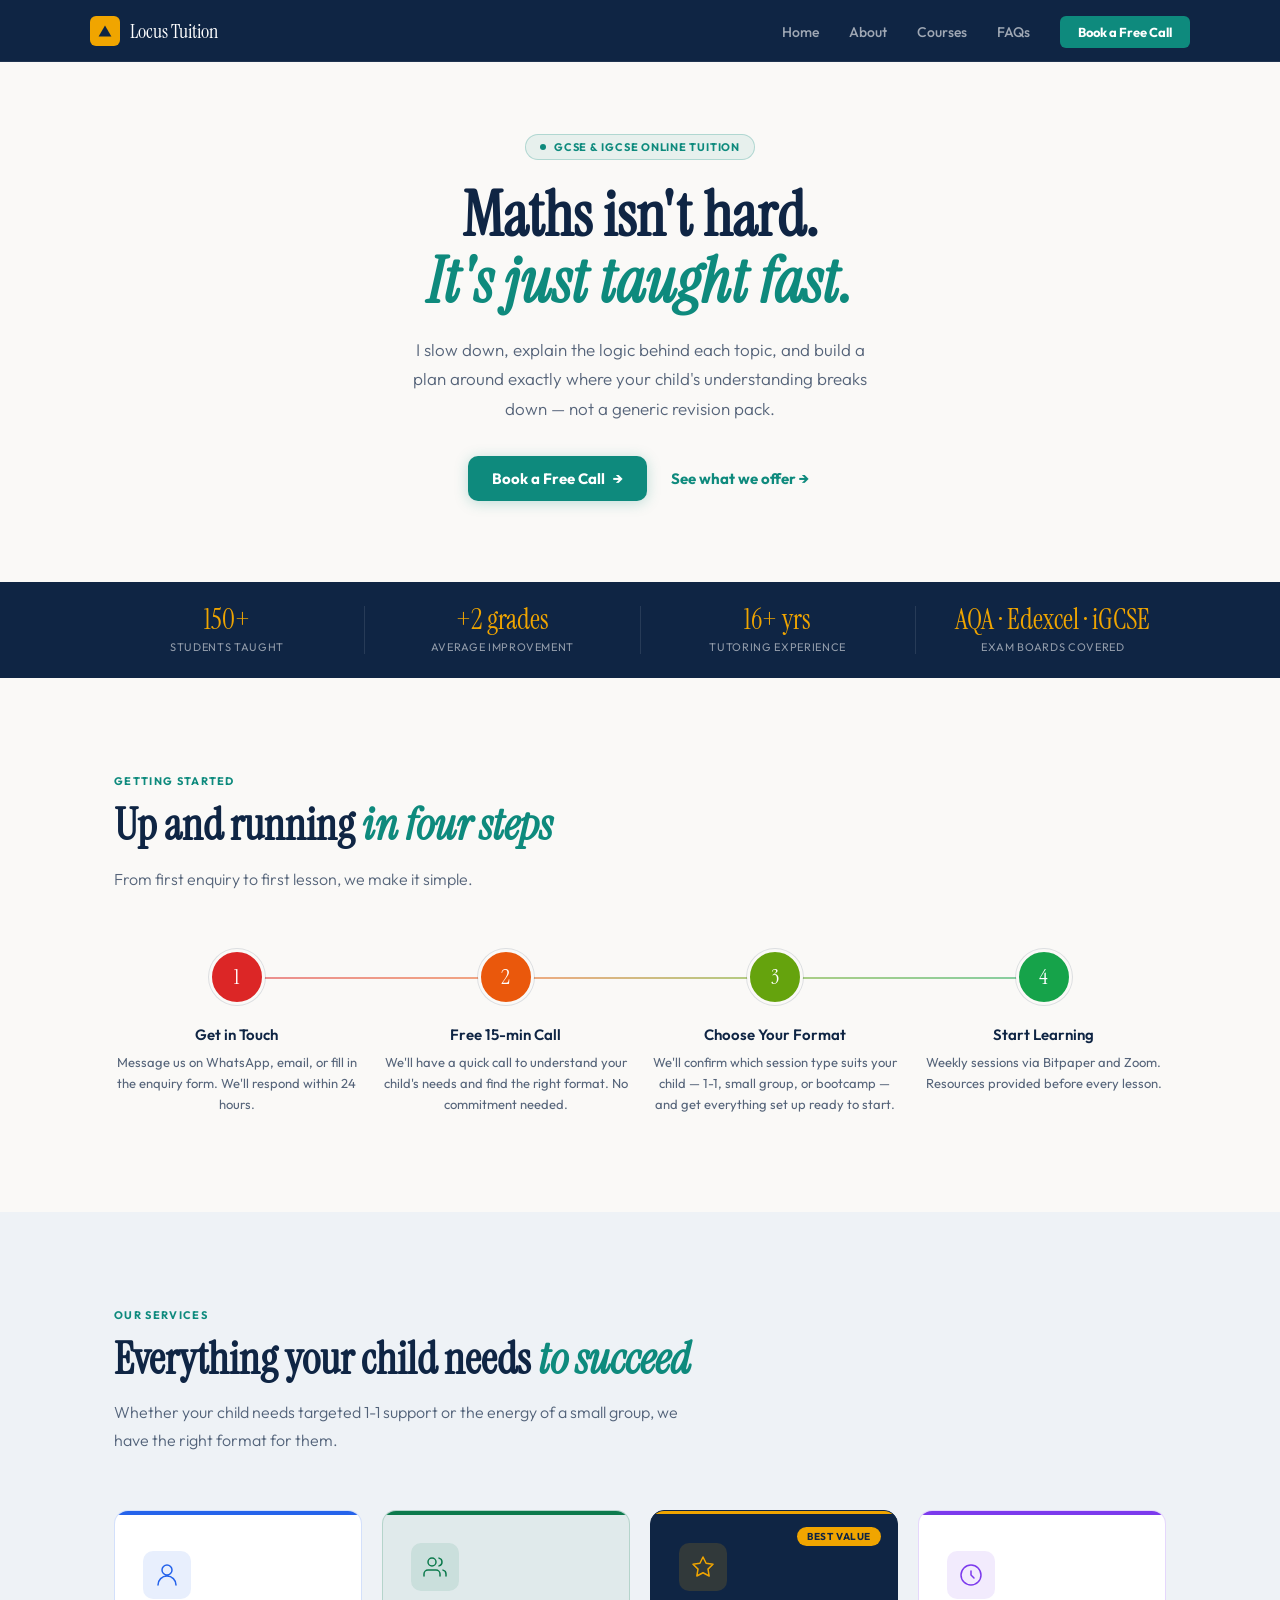
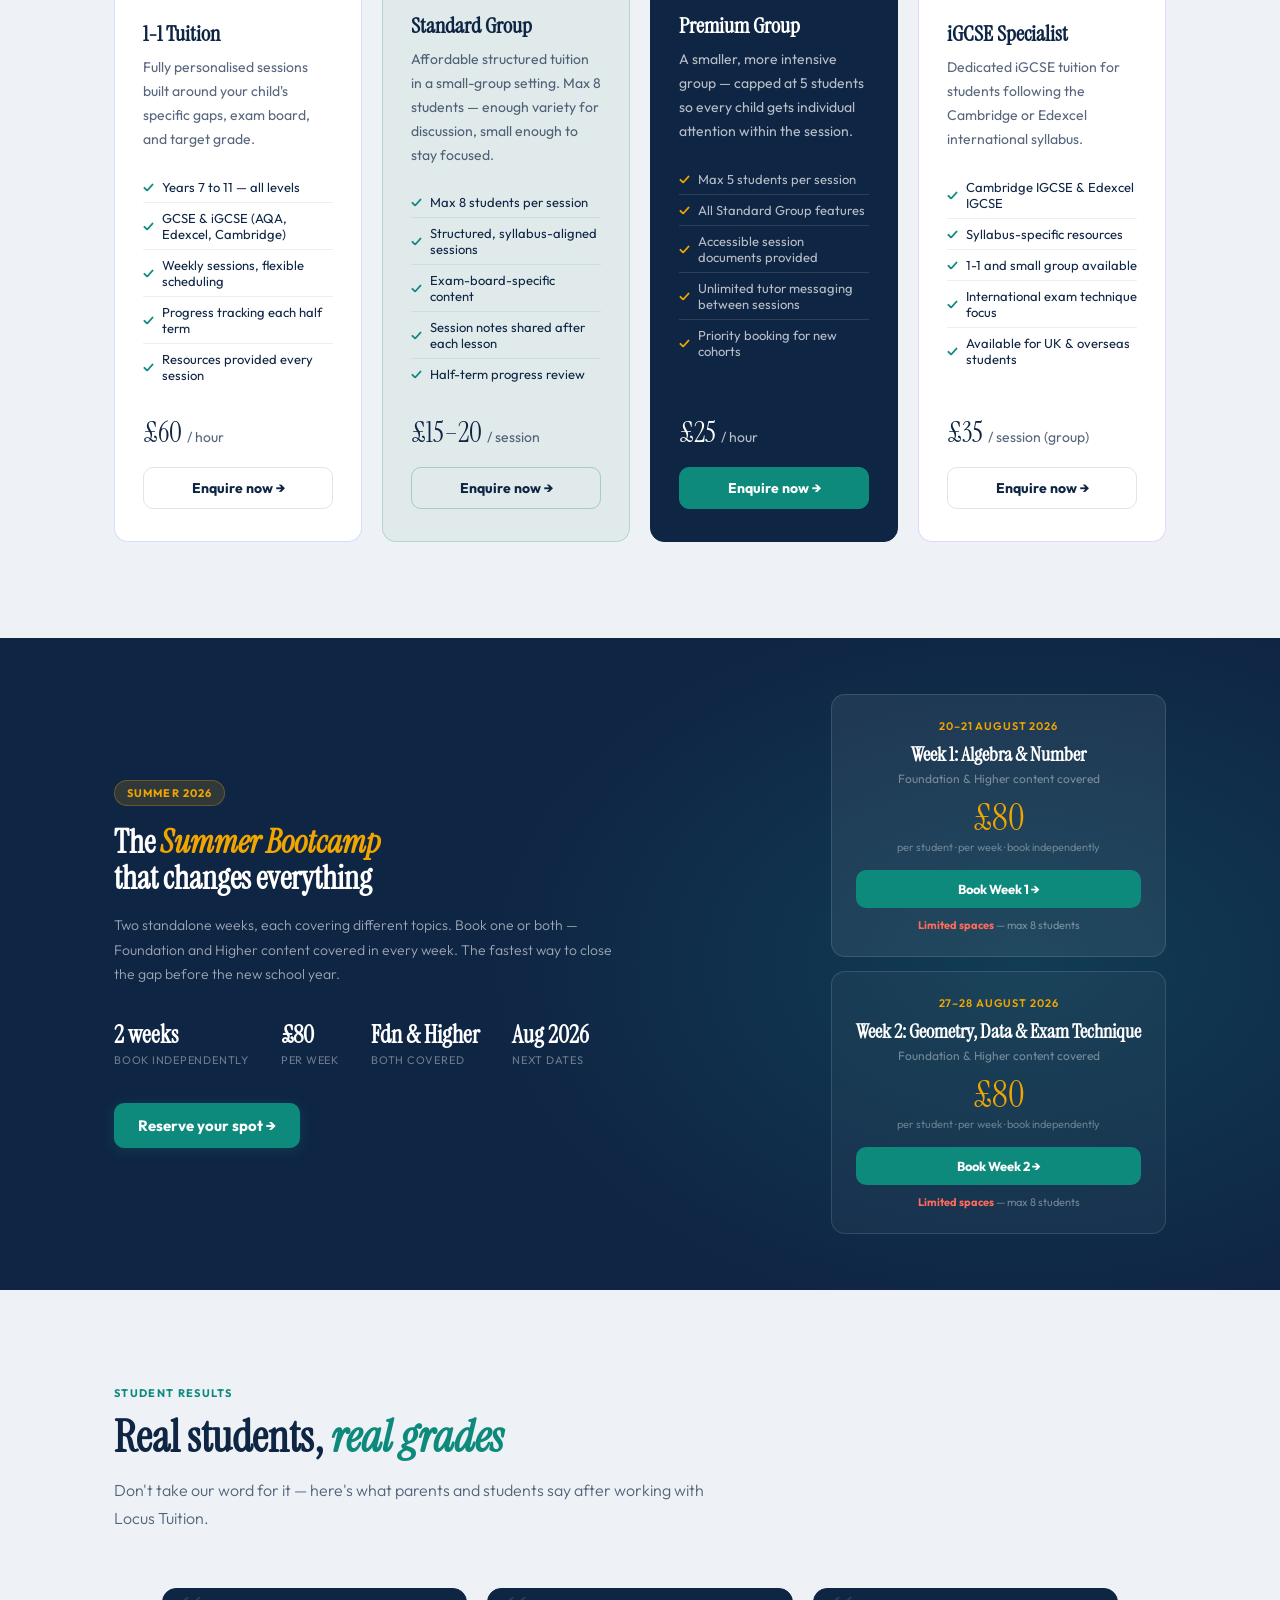
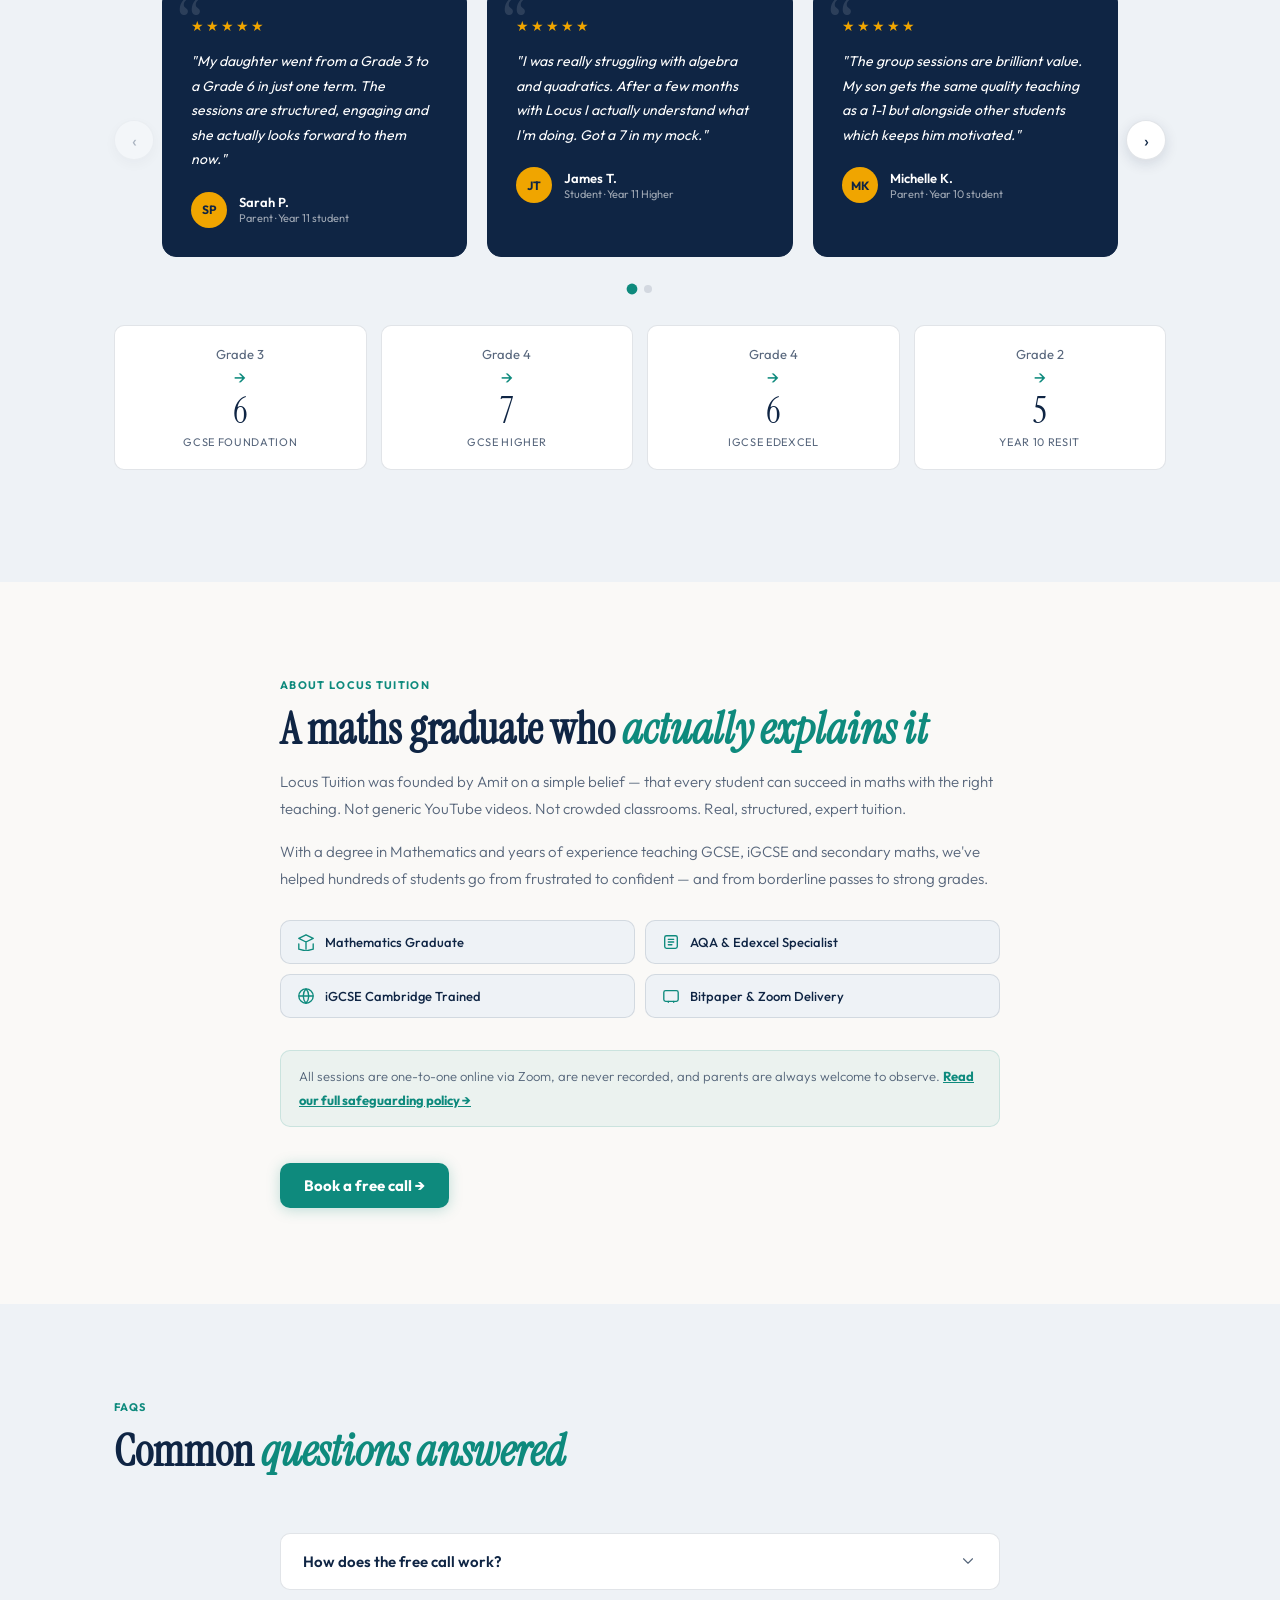
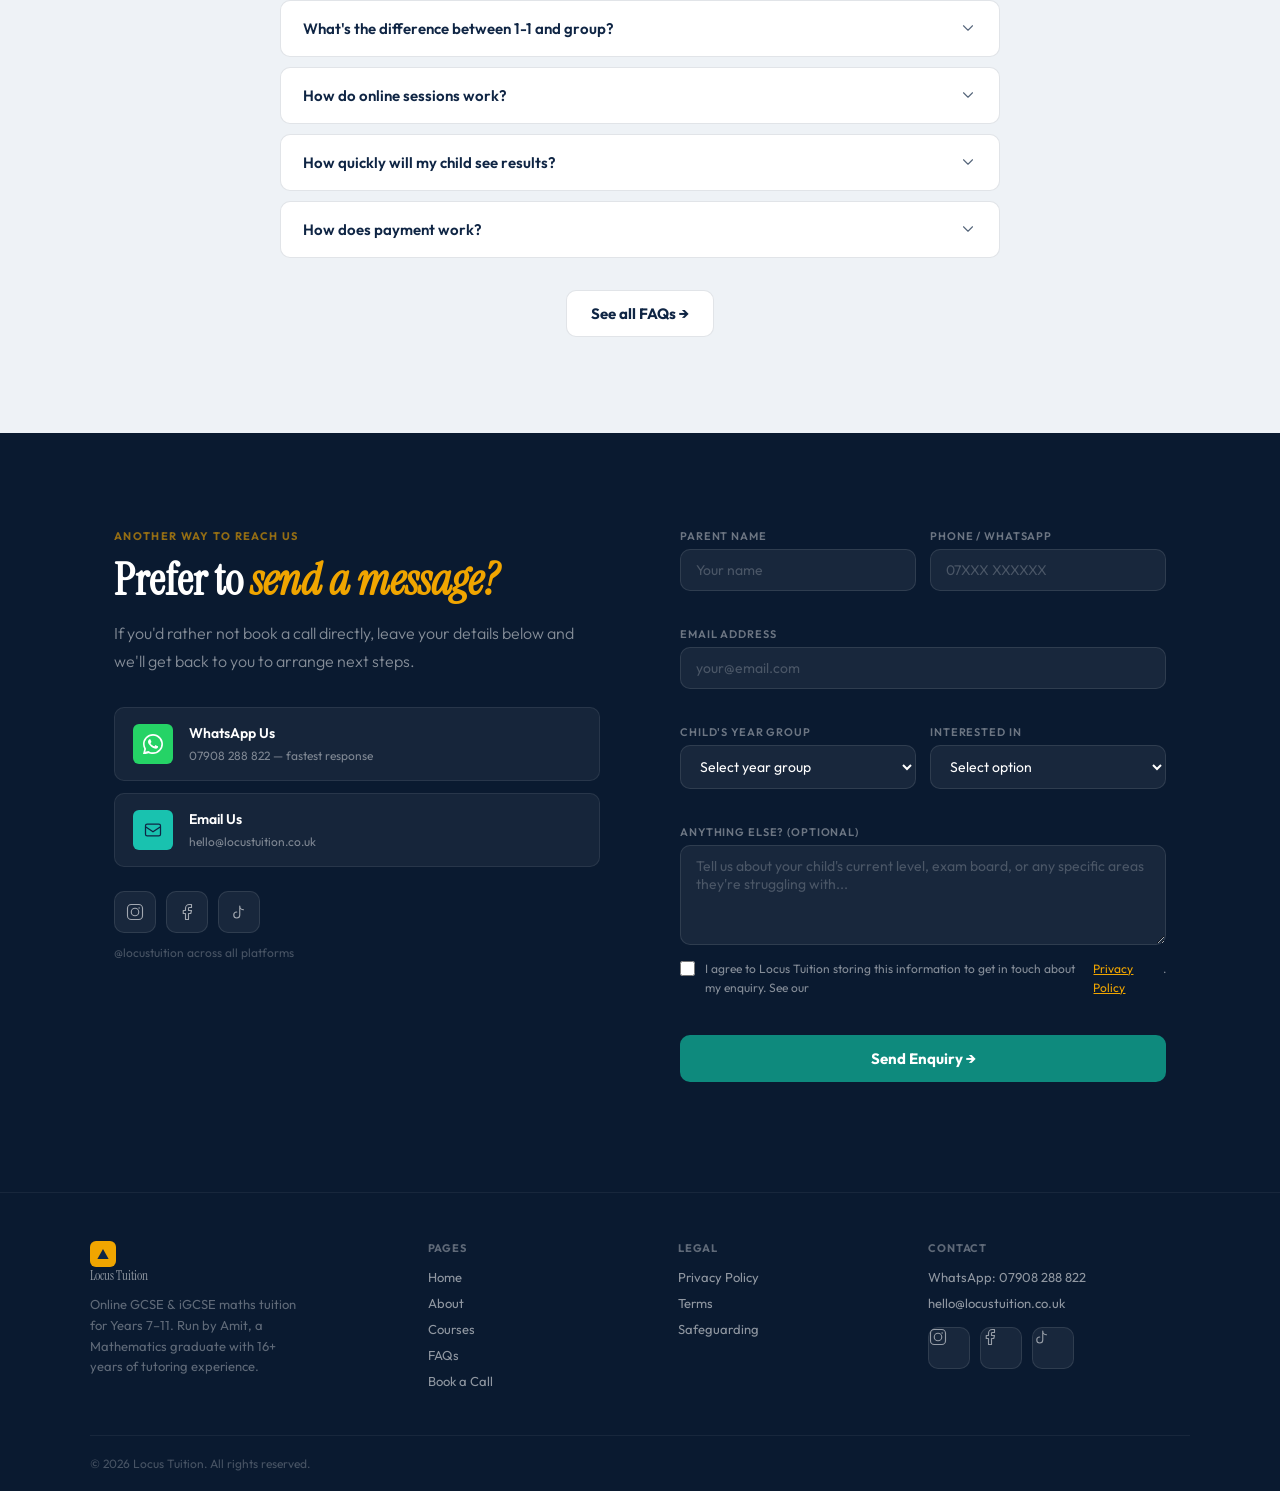
==== commit a985d907: "style: restore card colour variety, punch up About page, testimonial carousel Follow-up to the Phase" ====
--- a/index.html
+++ b/index.html
@@ -132,8 +132,9 @@
       </div>
       <div class="offer-grid offer-grid--four">
 
-        <div class="offer-card">
-          <div class="offer-icon offer-icon--gold">
+        <div class="offer-card" style="border-color: rgba(37,99,235,0.2);">
+          <div style="position:absolute;top:0;left:0;right:0;height:4px;background:var(--accent-blue);border-radius:var(--radius-lg) var(--radius-lg) 0 0;"></div>
+          <div class="offer-icon" style="background: rgba(37,99,235,0.1); color: var(--accent-blue); margin-top: 8px;">
             <svg viewBox="0 0 24 24" fill="none"><path d="M12 12a5 5 0 1 0 0-10 5 5 0 0 0 0 10zm-9 10a9 9 0 0 1 18 0" stroke="currentColor" stroke-width="1.5" stroke-linecap="round"/></svg>
           </div>
           <h3>1-1 Tuition</h3>
@@ -149,9 +150,9 @@
           <a href="book.html" class="offer-cta">Enquire now →</a>
         </div>
 
-        <div class="offer-card" style="background: rgba(14,138,125,0.06); border-color: rgba(14,138,125,0.2);">
-          <div style="position:absolute;top:0;left:0;right:0;height:4px;background:var(--teal-600);border-radius:var(--radius-lg) var(--radius-lg) 0 0;"></div>
-          <div class="offer-icon" style="background: rgba(14,138,125,0.1); color: var(--teal-600);">
+        <div class="offer-card" style="background: rgba(12,122,76,0.06); border-color: rgba(12,122,76,0.2);">
+          <div style="position:absolute;top:0;left:0;right:0;height:4px;background:var(--accent-emerald);border-radius:var(--radius-lg) var(--radius-lg) 0 0;"></div>
+          <div class="offer-icon" style="background: rgba(12,122,76,0.1); color: var(--accent-emerald);">
             <svg viewBox="0 0 24 24" fill="none"><path d="M17 21v-2a4 4 0 0 0-4-4H5a4 4 0 0 0-4 4v2" stroke="currentColor" stroke-width="1.5" stroke-linecap="round"/><circle cx="9" cy="7" r="4" stroke="currentColor" stroke-width="1.5"/><path d="M23 21v-2a4 4 0 0 0-3-3.87M16 3.13a4 4 0 0 1 0 7.75" stroke="currentColor" stroke-width="1.5" stroke-linecap="round"/></svg>
           </div>
           <h3>Standard Group</h3>
@@ -167,8 +168,7 @@
           <a href="book.html" class="offer-cta" style="border-color:rgba(14,138,125,0.3);">Enquire now →</a>
         </div>
 
-        <div class="offer-card offer-card--featured" style="background: rgba(15,37,68,0.04); border-color: rgba(15,37,68,0.2);">
-          <div style="position:absolute;top:0;left:0;right:0;height:4px;background:var(--navy);border-radius:var(--radius-lg) var(--radius-lg) 0 0;"></div>
+        <div class="offer-card offer-card--featured offer-card--dark">
           <div class="featured-badge">Best Value</div>
           <div class="offer-icon offer-icon--gold">
             <svg viewBox="0 0 24 24" fill="none"><polygon points="12 2 15.09 8.26 22 9.27 17 14.14 18.18 21.02 12 17.77 5.82 21.02 7 14.14 2 9.27 8.91 8.26 12 2" stroke="currentColor" stroke-width="1.5" stroke-linecap="round" stroke-linejoin="round"/></svg>
@@ -186,8 +186,9 @@
           <a href="book.html" class="offer-cta offer-cta--featured">Enquire now →</a>
         </div>
 
-        <div class="offer-card">
-          <div class="offer-icon offer-icon--purple">
+        <div class="offer-card" style="border-color: rgba(124,58,237,0.2);">
+          <div style="position:absolute;top:0;left:0;right:0;height:4px;background:var(--accent-violet);border-radius:var(--radius-lg) var(--radius-lg) 0 0;"></div>
+          <div class="offer-icon" style="background: rgba(124,58,237,0.1); color: var(--accent-violet); margin-top: 8px;">
             <svg viewBox="0 0 24 24" fill="none"><circle cx="12" cy="12" r="10" stroke="currentColor" stroke-width="1.5"/><path d="M12 8v4l3 3" stroke="currentColor" stroke-width="1.5" stroke-linecap="round"/></svg>
           </div>
           <h3>iGCSE Specialist</h3>
@@ -255,40 +256,81 @@
         <h2 class="section-title">Real students, <em>real grades</em></h2>
         <p class="section-sub">Don't take our word for it — here's what parents and students say after working with Locus Tuition.</p>
       </div>
-      <div class="testimonial-grid">
-        <div class="testimonial-card">
-          <div class="testimonial-stars">★★★★★</div>
-          <p class="testimonial-text">"My daughter went from a Grade 3 to a Grade 6 in just one term. The sessions are structured, engaging and she actually looks forward to them now."</p>
-          <div class="testimonial-author">
-            <div class="author-avatar">SP</div>
-            <div>
-              <div class="author-name">Sarah P.</div>
-              <div class="author-detail">Parent · Year 11 student</div>
-            </div>
-          </div>
-        </div>
-        <div class="testimonial-card">
-          <div class="testimonial-stars">★★★★★</div>
-          <p class="testimonial-text">"I was really struggling with algebra and quadratics. After a few months with Locus I actually understand what I'm doing. Got a 7 in my mock."</p>
-          <div class="testimonial-author">
-            <div class="author-avatar">JT</div>
-            <div>
-              <div class="author-name">James T.</div>
-              <div class="author-detail">Student · Year 11 Higher</div>
-            </div>
-          </div>
-        </div>
-        <div class="testimonial-card">
-          <div class="testimonial-stars">★★★★★</div>
-          <p class="testimonial-text">"The group sessions are brilliant value. My son gets the same quality teaching as a 1-1 but alongside other students which keeps him motivated."</p>
-          <div class="testimonial-author">
-            <div class="author-avatar">MK</div>
-            <div>
-              <div class="author-name">Michelle K.</div>
-              <div class="author-detail">Parent · Year 10 student</div>
-            </div>
-          </div>
-        </div>
+      <div class="testimonial-carousel">
+        <button class="carousel-arrow carousel-arrow--prev" id="testimonialPrev" aria-label="Previous review">‹</button>
+        <div class="testimonial-track" id="testimonialTrack">
+          <div class="testimonial-card">
+            <div class="testimonial-stars">★★★★★</div>
+            <p class="testimonial-text">"My daughter went from a Grade 3 to a Grade 6 in just one term. The sessions are structured, engaging and she actually looks forward to them now."</p>
+            <div class="testimonial-author">
+              <div class="author-avatar">SP</div>
+              <div>
+                <div class="author-name">Sarah P.</div>
+                <div class="author-detail">Parent · Year 11 student</div>
+              </div>
+            </div>
+          </div>
+          <div class="testimonial-card">
+            <div class="testimonial-stars">★★★★★</div>
+            <p class="testimonial-text">"I was really struggling with algebra and quadratics. After a few months with Locus I actually understand what I'm doing. Got a 7 in my mock."</p>
+            <div class="testimonial-author">
+              <div class="author-avatar">JT</div>
+              <div>
+                <div class="author-name">James T.</div>
+                <div class="author-detail">Student · Year 11 Higher</div>
+              </div>
+            </div>
+          </div>
+          <div class="testimonial-card">
+            <div class="testimonial-stars">★★★★★</div>
+            <p class="testimonial-text">"The group sessions are brilliant value. My son gets the same quality teaching as a 1-1 but alongside other students which keeps him motivated."</p>
+            <div class="testimonial-author">
+              <div class="author-avatar">MK</div>
+              <div>
+                <div class="author-name">Michelle K.</div>
+                <div class="author-detail">Parent · Year 10 student</div>
+              </div>
+            </div>
+          </div>
+          <!-- Placeholder — real review to replace -->
+          <div class="testimonial-card">
+            <div class="testimonial-stars">★★★★★</div>
+            <p class="testimonial-text">"My son used to dread maths homework. Three months in and he's actually explaining concepts to me now. The confidence shift has been the biggest change."</p>
+            <div class="testimonial-author">
+              <div class="author-avatar">PS</div>
+              <div>
+                <div class="author-name">Priya S.</div>
+                <div class="author-detail">Parent · Year 9 student</div>
+              </div>
+            </div>
+          </div>
+          <!-- Placeholder — real review to replace -->
+          <div class="testimonial-card">
+            <div class="testimonial-stars">★★★★★</div>
+            <p class="testimonial-text">"I was stuck on a grade 4 for ages. Locus helped me see exactly where I was losing marks and now I'm consistently hitting a 6 in mocks."</p>
+            <div class="testimonial-author">
+              <div class="author-avatar">DO</div>
+              <div>
+                <div class="author-name">Daniel O.</div>
+                <div class="author-detail">Student · Year 10 Foundation</div>
+              </div>
+            </div>
+          </div>
+          <!-- Placeholder — real review to replace -->
+          <div class="testimonial-card">
+            <div class="testimonial-stars">★★★★★</div>
+            <p class="testimonial-text">"We started early to get ahead of GCSEs and it's been worth it. The sessions are structured but never feel like extra school."</p>
+            <div class="testimonial-author">
+              <div class="author-avatar">LB</div>
+              <div>
+                <div class="author-name">Laura B.</div>
+                <div class="author-detail">Parent · Year 8 student</div>
+              </div>
+            </div>
+          </div>
+        </div>
+        <button class="carousel-arrow carousel-arrow--next" id="testimonialNext" aria-label="Next review">›</button>
+        <div class="carousel-dots" id="testimonialDots"></div>
       </div>
       <div class="results-grid">
         <div class="result-item">
--- a/css/style.css
+++ b/css/style.css
@@ -25,6 +25,21 @@
   --coral-text:   #B24A3E;               /* coral darkened ~30% — the one text-safe variant for small text on light backgrounds */
   --whatsapp-green: #25d366;             /* WhatsApp's own brand colour — kept for icon recognisability, not part of the core 7 */
 
+  /* Card accent set — for icon tints / top-border strips on light cards only.
+     Each hits 4.5:1+ on off-white, mist AND white, so (unlike gold/teal-400)
+     they're safe to use as icon colour or small text, not just decoration. */
+  --accent-blue:    #2563EB;
+  --accent-violet:  #7C3AED;
+  --accent-amber:   #A84C08;
+  --accent-rose:    #CA1A40;
+  --accent-emerald: #0C7A4C;
+
+  /* Traffic-light progression — "How It Works" steps only */
+  --step-red:    #DC2626;
+  --step-orange: #EA580C;
+  --step-lime:   #65A30D;
+  --step-green:  #16A34A;
+
   --font-serif: 'Instrument Serif', serif;
   --font-sans:  'Outfit', sans-serif;
   --radius-sm:  6px;
@@ -566,6 +581,23 @@
   color: var(--white);
 }
 
+/* Premium/featured card — solid navy so gold (on-navy only) can carry the
+   "premium" accent properly instead of a barely-there light tint. */
+.offer-card--dark {
+  background: var(--navy) !important;
+  border-color: var(--navy) !important;
+}
+.offer-card--dark::before { background: var(--gold) !important; }
+.offer-card--dark h3,
+.offer-card--dark .offer-price { color: var(--white) !important; }
+.offer-card--dark > p,
+.offer-card--dark .offer-price span,
+.offer-card--dark .offer-features li { color: rgba(255,255,255,0.7) !important; }
+.offer-card--dark .offer-features li { border-bottom-color: rgba(255,255,255,0.12) !important; }
+.offer-card--dark .offer-features li::before { color: var(--gold) !important; }
+.offer-card--dark .offer-icon { background: rgba(240,165,0,0.15) !important; color: var(--gold) !important; }
+.offer-card--dark .featured-badge { background: var(--gold) !important; color: var(--navy) !important; }
+
 /* ─── HOW IT WORKS ─── */
 .steps-grid {
   display: grid;
@@ -580,8 +612,9 @@
   top: 28px;
   left: calc(12.5% + 18px);
   right: calc(12.5% + 18px);
-  height: 1px;
-  background: var(--border);
+  height: 2px;
+  background: linear-gradient(90deg, var(--step-red), var(--step-orange), var(--step-lime), var(--step-green));
+  opacity: 0.5;
 }
 .step-item {
   text-align: center;
@@ -591,7 +624,7 @@
 .step-number {
   width: 56px; height: 56px;
   border-radius: 50%;
-  background: var(--navy);
+  background: var(--step-color, var(--navy));
   color: white;
   display: flex;
   align-items: center;
@@ -602,6 +635,10 @@
   border: 3px solid var(--off-white);
   box-shadow: 0 0 0 1px var(--border);
 }
+.step-item:nth-child(1) .step-number { --step-color: var(--step-red); }
+.step-item:nth-child(2) .step-number { --step-color: var(--step-orange); }
+.step-item:nth-child(3) .step-number { --step-color: var(--step-lime); }
+.step-item:nth-child(4) .step-number { --step-color: var(--step-green); }
 .step-item h4 {
   font-weight: 600;
   font-size: 15px;
@@ -759,33 +796,28 @@
 .bootcamp-spots strong { color: var(--coral); }
 
 /* ─── RESULTS ─── */
-.testimonial-grid {
-  display: grid;
-  grid-template-columns: repeat(3, 1fr);
-  gap: 20px;
-  margin-bottom: 32px;
-}
 .testimonial-card {
-  background: var(--white);
-  border: 1px solid var(--border);
+  background: var(--navy);
+  border: 1px solid var(--navy);
   border-radius: var(--radius-lg);
   padding: 28px;
   position: relative;
-  transition: box-shadow 0.2s;
-}
-.testimonial-card:hover { box-shadow: 0 8px 32px rgba(15,37,68,0.08); }
+  overflow: hidden;
+  transition: box-shadow 0.2s, transform 0.2s;
+}
+.testimonial-card:hover { box-shadow: 0 12px 36px rgba(15,37,68,0.25); transform: translateY(-3px); }
 .testimonial-card::before {
   content: '\201C';
   font-family: var(--font-serif);
   font-size: 80px;
-  color: var(--teal-600);
-  opacity: 0.2;
+  color: var(--white);
+  opacity: 0.12;
   position: absolute;
   top: 4px; left: 18px;
   line-height: 1;
 }
 .testimonial-stars {
-  color: var(--teal-600);
+  color: var(--gold);
   font-size: 14px;
   letter-spacing: 2px;
   margin-bottom: 14px;
@@ -793,16 +825,17 @@
 .testimonial-text {
   font-size: 14px;
   line-height: 1.75;
-  color: var(--text);
+  color: var(--white);
   font-style: italic;
   margin-bottom: 20px;
-}
-.testimonial-author { display: flex; align-items: center; gap: 12px; }
+  position: relative;
+}
+.testimonial-author { display: flex; align-items: center; gap: 12px; position: relative; }
 .author-avatar {
   width: 36px; height: 36px;
   border-radius: 50%;
-  background: var(--navy);
-  color: var(--gold);
+  background: var(--gold);
+  color: var(--navy);
   display: flex;
   align-items: center;
   justify-content: center;
@@ -810,8 +843,51 @@
   font-size: 12px;
   flex-shrink: 0;
 }
-.author-name { font-weight: 600; font-size: 13px; color: var(--text); }
-.author-detail { font-size: 11px; color: var(--text-muted); margin-top: 1px; }
+.author-name { font-weight: 600; font-size: 13px; color: var(--white); }
+.author-detail { font-size: 11px; color: rgba(255,255,255,0.6); margin-top: 1px; }
+
+/* ─── TESTIMONIAL CAROUSEL ─── */
+.testimonial-carousel { position: relative; padding: 0 48px; margin-bottom: 32px; }
+.testimonial-track {
+  display: flex;
+  gap: 20px;
+  overflow: hidden;
+  transition: transform 0.4s ease;
+}
+.testimonial-track .testimonial-card { flex: 0 0 calc((100% - 40px) / 3); min-width: 0; }
+.carousel-arrow {
+  position: absolute;
+  top: 50%;
+  transform: translateY(-50%);
+  width: 40px; height: 40px;
+  border-radius: 50%;
+  background: var(--white);
+  border: 1px solid var(--border);
+  display: flex;
+  align-items: center;
+  justify-content: center;
+  font-size: 18px;
+  color: var(--navy);
+  cursor: pointer;
+  box-shadow: 0 4px 14px rgba(15,37,68,0.12);
+  transition: background 0.2s, color 0.2s;
+  z-index: 2;
+}
+.carousel-arrow:hover:not(:disabled) { background: var(--navy); color: var(--white); }
+.carousel-arrow:disabled { opacity: 0.3; cursor: default; }
+.carousel-arrow--prev { left: 0; }
+.carousel-arrow--next { right: 0; }
+.carousel-dots { display: flex; justify-content: center; gap: 8px; margin-top: 28px; }
+.carousel-dot {
+  width: 8px; height: 8px;
+  border-radius: 50%;
+  background: var(--border);
+  border: none;
+  padding: 0;
+  cursor: pointer;
+  transition: background 0.2s, transform 0.2s;
+}
+.carousel-dot[aria-current="true"] { background: var(--teal-600); transform: scale(1.35); }
 .results-grid {
   display: grid;
   grid-template-columns: repeat(4, 1fr);
@@ -1678,45 +1754,50 @@
   margin-top: 48px;
 }
 .comparison-col {
+  background: var(--white);
   border: 1px solid var(--border);
   border-radius: var(--radius-lg);
   overflow: hidden;
+  box-shadow: 0 12px 36px rgba(15,37,68,0.08);
+  transition: transform 0.2s, box-shadow 0.2s;
+}
+.comparison-col:hover {
+  transform: translateY(-3px);
+  box-shadow: 0 16px 44px rgba(15,37,68,0.12);
 }
 .comparison-col-header {
-  padding: 14px 24px;
-  font-size: 12px;
+  padding: 18px 24px;
+  font-size: 13px;
   font-weight: 700;
   text-transform: uppercase;
   letter-spacing: 0.1em;
   display: flex;
   align-items: center;
   gap: 10px;
+  color: var(--white);
 }
 .comparison-col--bad .comparison-col-header {
-  background: rgba(255,107,90,0.08);
-  color: var(--coral-text);
-  border-bottom: 1px solid rgba(255,107,90,0.2);
+  background: var(--coral-text);
 }
 .comparison-col--good .comparison-col-header {
-  background: rgba(14,138,125,0.08);
-  color: var(--teal-600);
-  border-bottom: 1px solid rgba(14,138,125,0.2);
-}
-.comparison-col-header svg { width: 16px; height: 16px; flex-shrink: 0; }
+  background: var(--teal-600);
+}
+.comparison-col-header svg { width: 18px; height: 18px; flex-shrink: 0; }
 .comparison-item {
   display: flex;
   align-items: flex-start;
   gap: 14px;
-  padding: 14px 20px;
+  padding: 16px 22px;
   border-bottom: 1px solid var(--border-light);
-  font-size: 14px;
+  font-size: 14.5px;
+  font-weight: 500;
   color: var(--text);
   line-height: 1.55;
 }
 .comparison-item:last-child { border-bottom: none; }
 .comparison-icon {
-  width: 22px;
-  height: 22px;
+  width: 26px;
+  height: 26px;
   border-radius: 50%;
   display: flex;
   align-items: center;
@@ -1724,11 +1805,11 @@
   flex-shrink: 0;
   margin-top: 1px;
 }
-.comparison-icon--bad  { background: rgba(255,107,90,0.08); }
-.comparison-icon--good { background: rgba(14,138,125,0.08); }
-.comparison-icon svg { width: 12px; height: 12px; }
-.comparison-icon--bad  svg { color: var(--coral-text); }
-.comparison-icon--good svg { color: var(--teal-600); }
+.comparison-icon--bad  { background: var(--coral-text); }
+.comparison-icon--good { background: var(--teal-600); }
+.comparison-icon svg { width: 13px; height: 13px; }
+.comparison-icon--bad  svg,
+.comparison-icon--good svg { color: var(--white); }
 
 /* ─── EXPECT CARDS (book.html) ─── */
 .expect-grid { display: grid; grid-template-columns: repeat(3, 1fr); gap: 20px; margin-top: 40px; }
@@ -1784,7 +1865,8 @@
   .about-grid    { grid-template-columns: 1fr; }
   .about-visual  { display: none; }
   .contact-inner { grid-template-columns: 1fr; gap: 48px; }
-  .testimonial-grid { grid-template-columns: 1fr; max-width: 480px; }
+  .testimonial-track .testimonial-card { flex: 0 0 calc((100% - 20px) / 2); }
+  .testimonial-carousel { padding: 0 40px; }
   .results-grid  { grid-template-columns: repeat(2, 1fr); }
   .faq-grid      { grid-template-columns: 1fr; }
   .steps-grid    { grid-template-columns: repeat(2, 1fr); }
@@ -1824,4 +1906,7 @@
   .footer-bottom { flex-direction: column; align-items: flex-start; gap: 10px; }
   .transform-grid { grid-template-columns: 1fr; }
   .offer-grid--four { grid-template-columns: 1fr; }
-}
+  .testimonial-track .testimonial-card { flex: 0 0 100%; }
+  .testimonial-carousel { padding: 0 36px; }
+  .carousel-arrow { width: 34px; height: 34px; font-size: 16px; }
+}
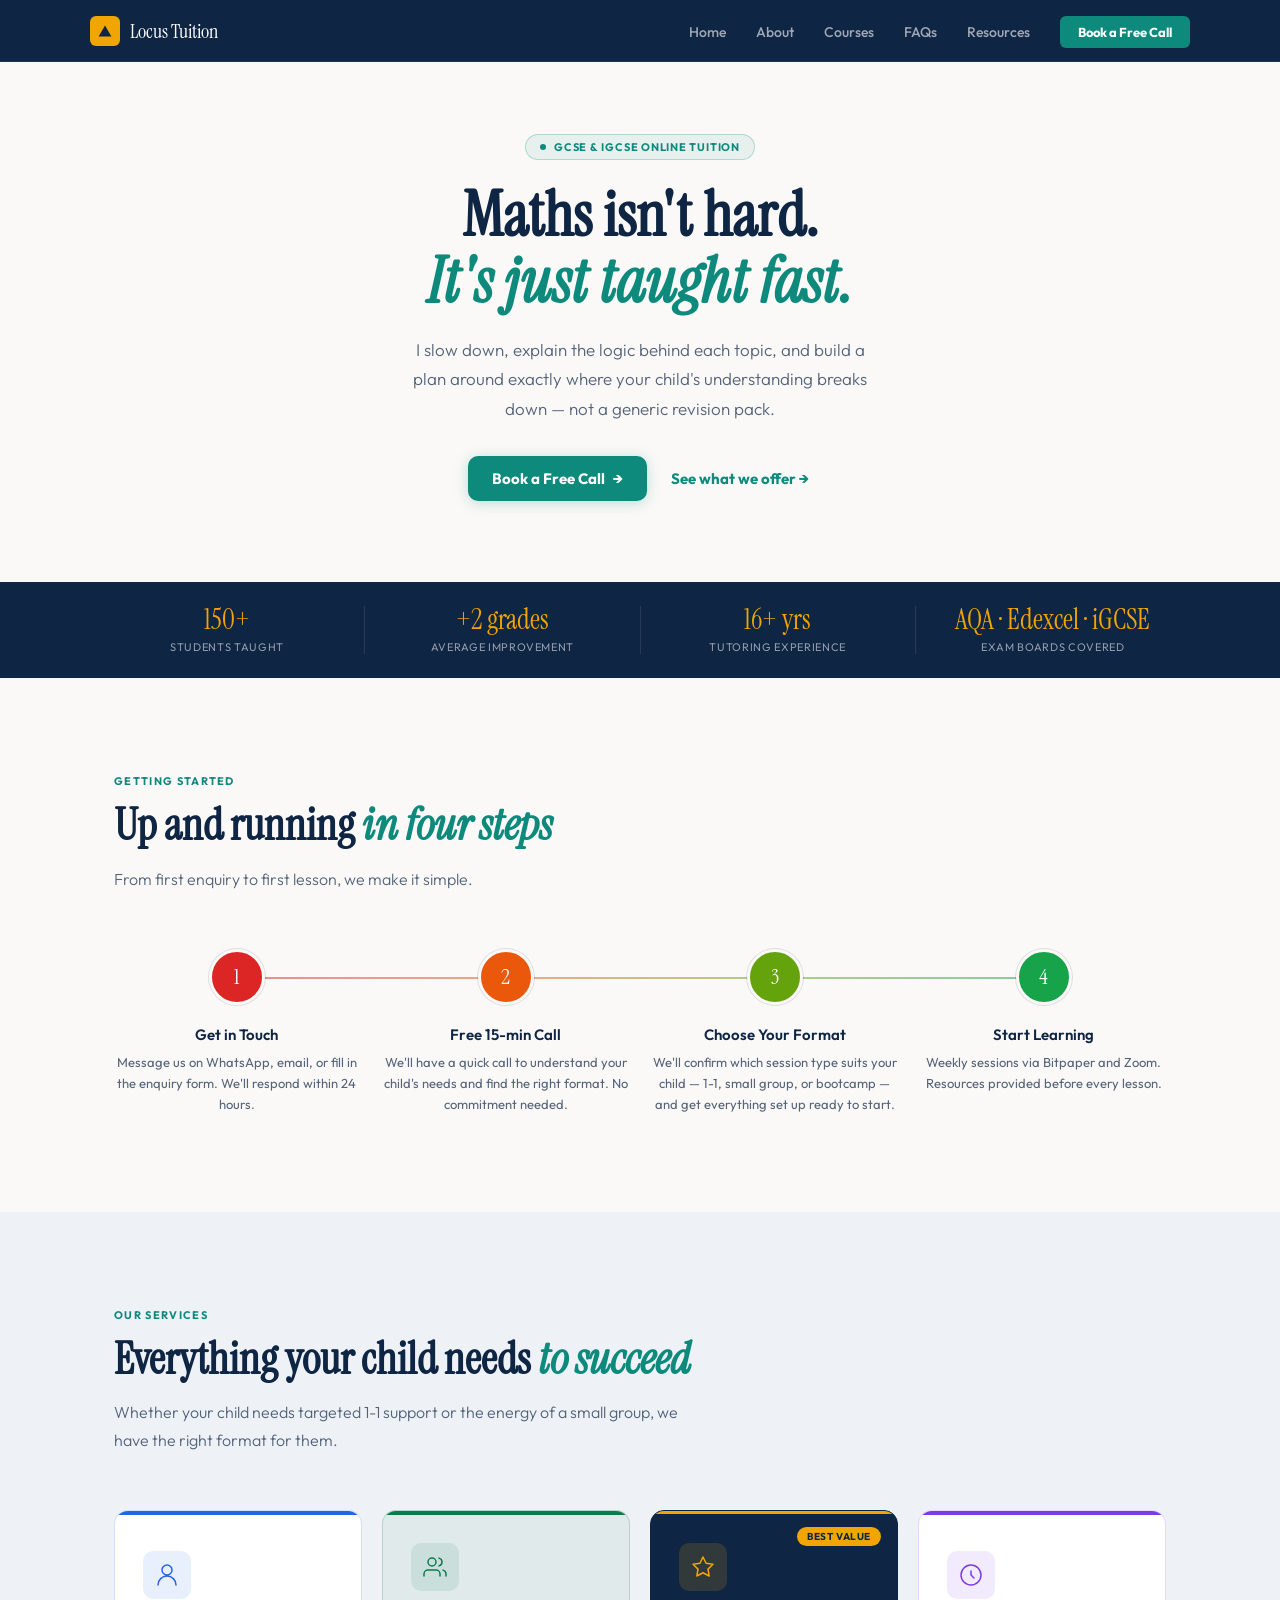
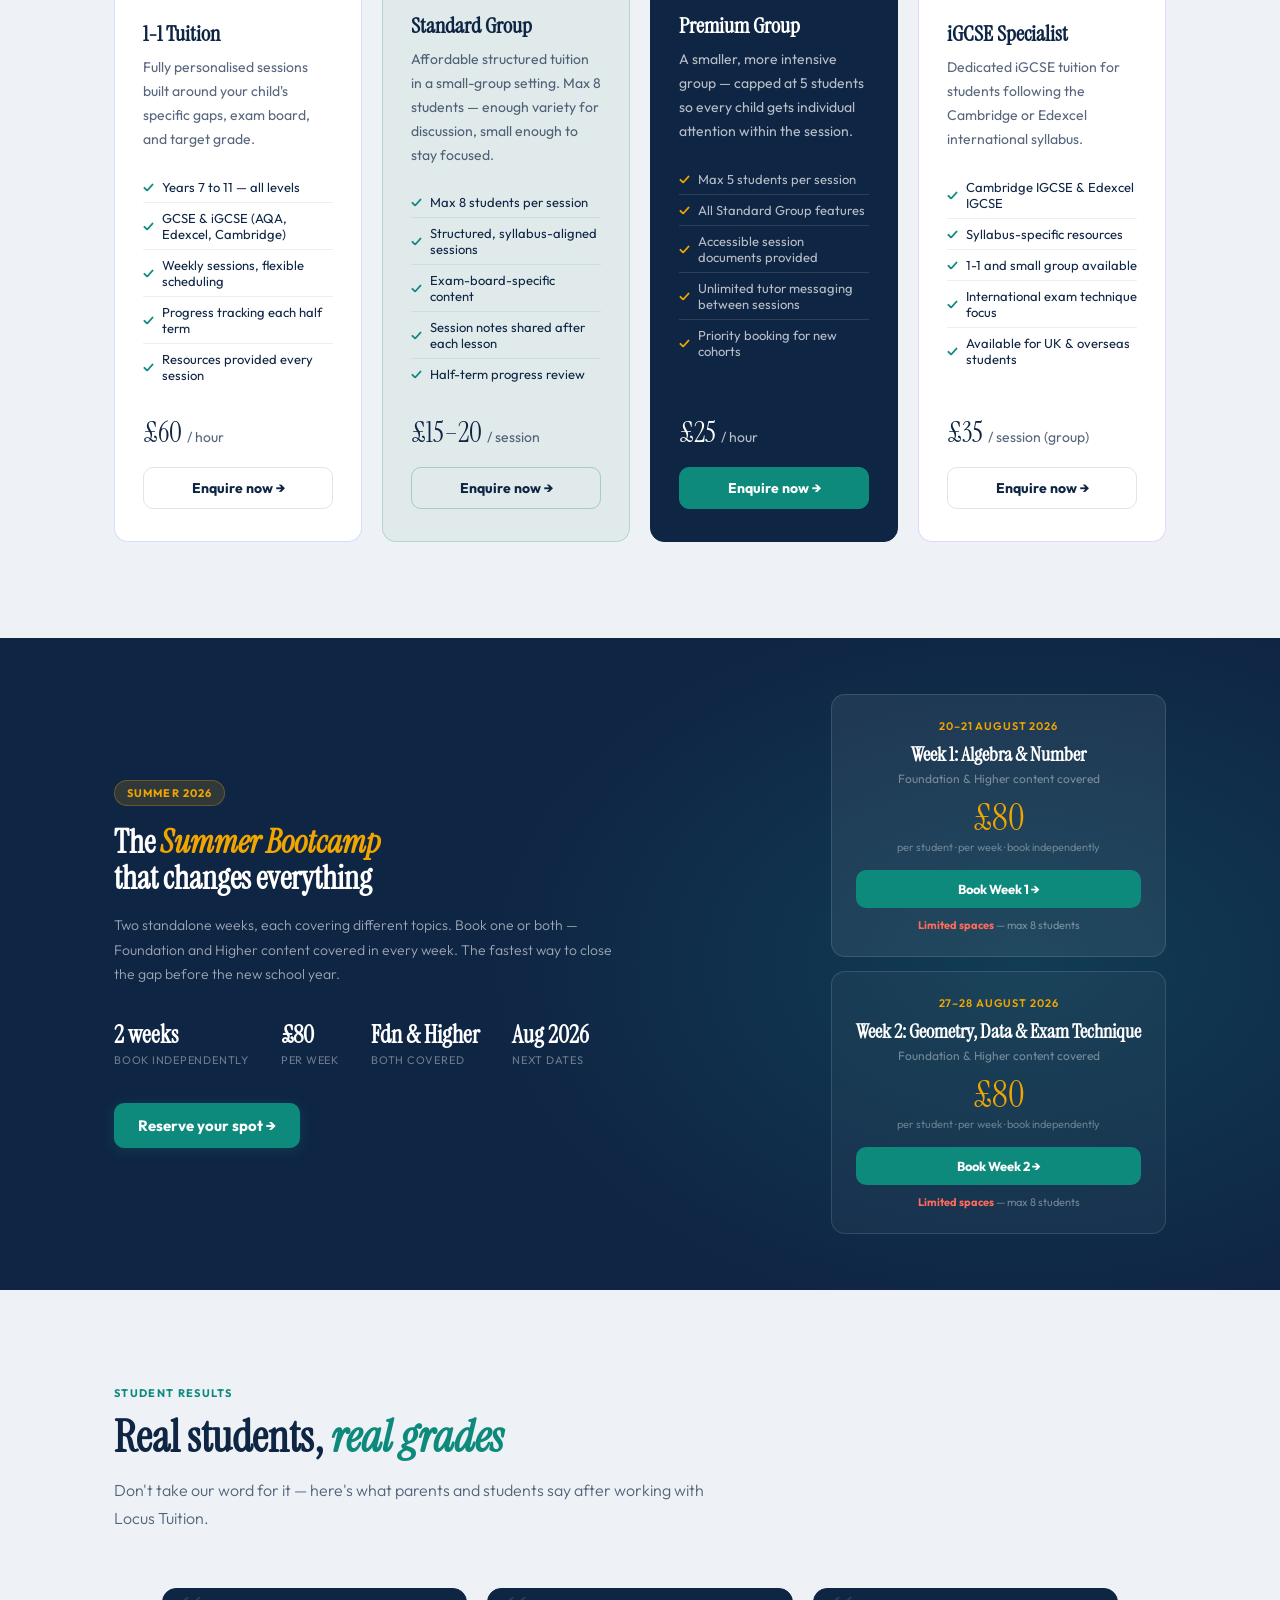
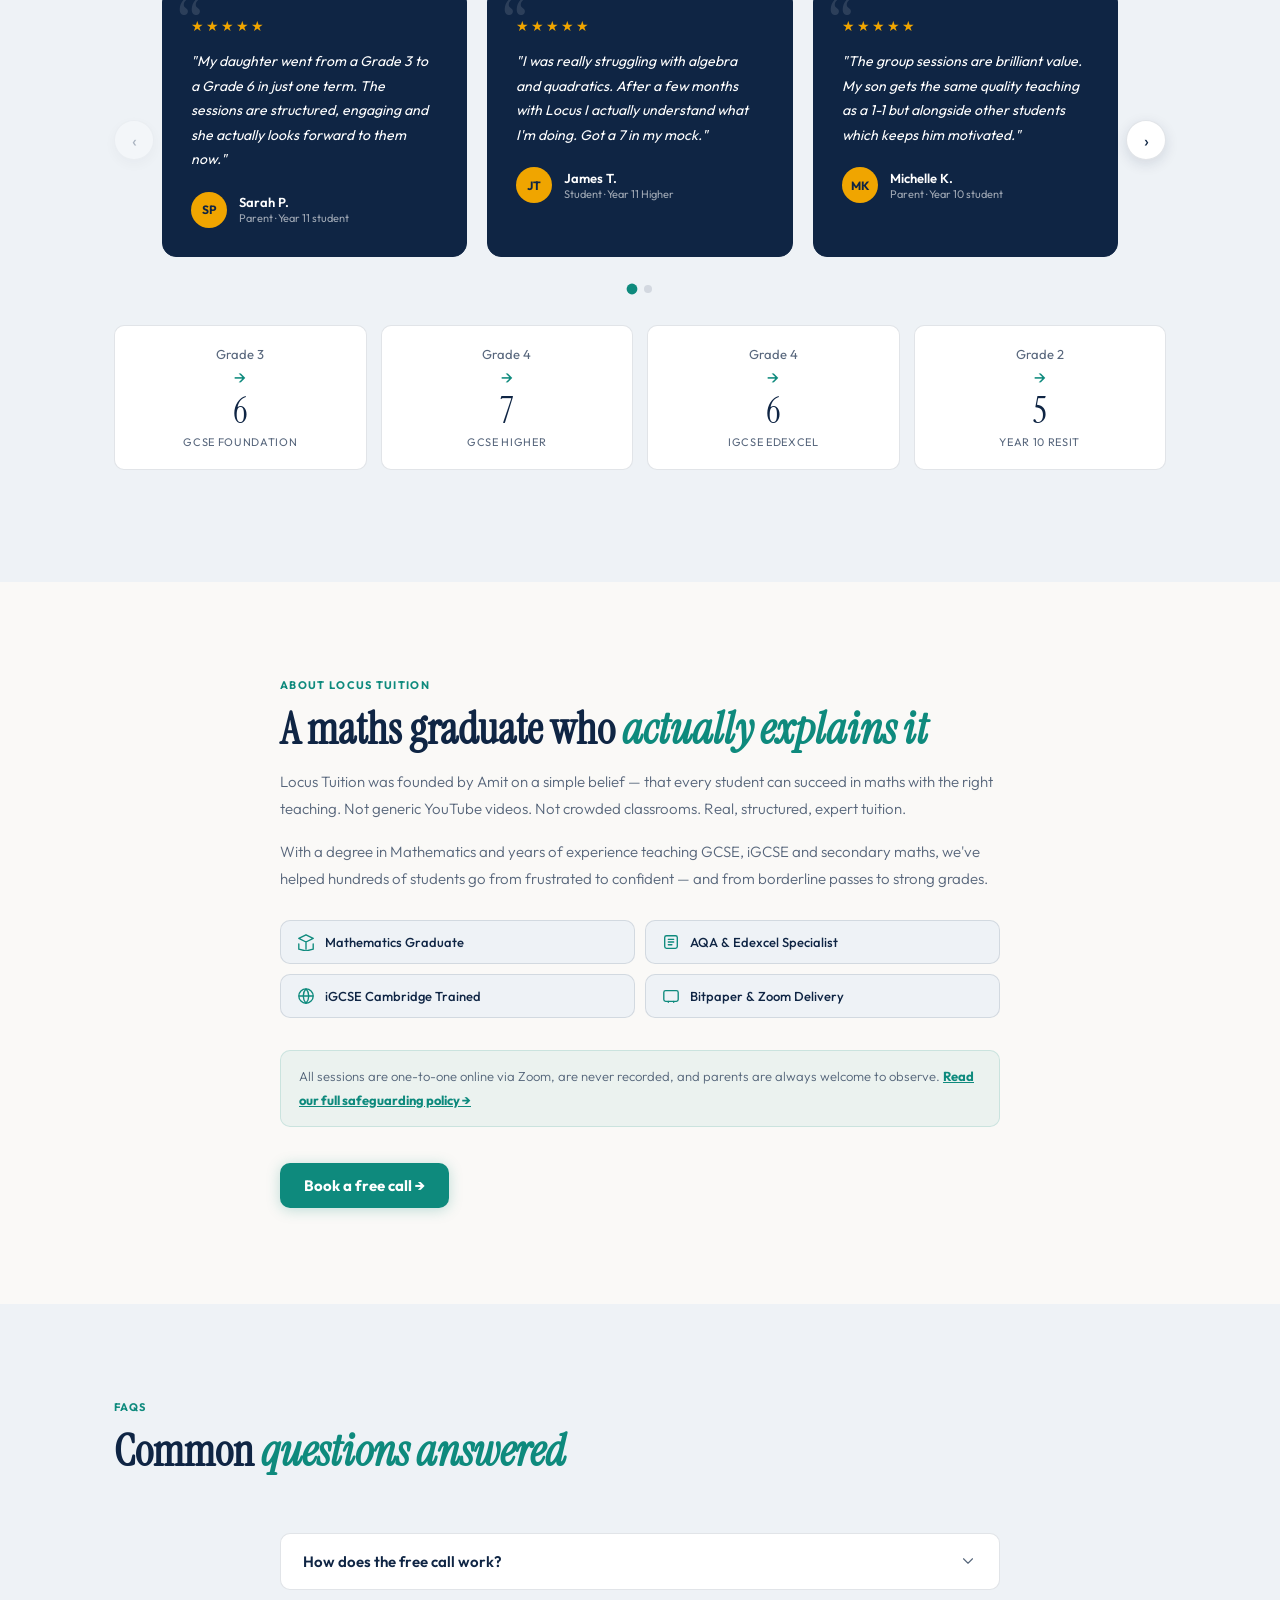
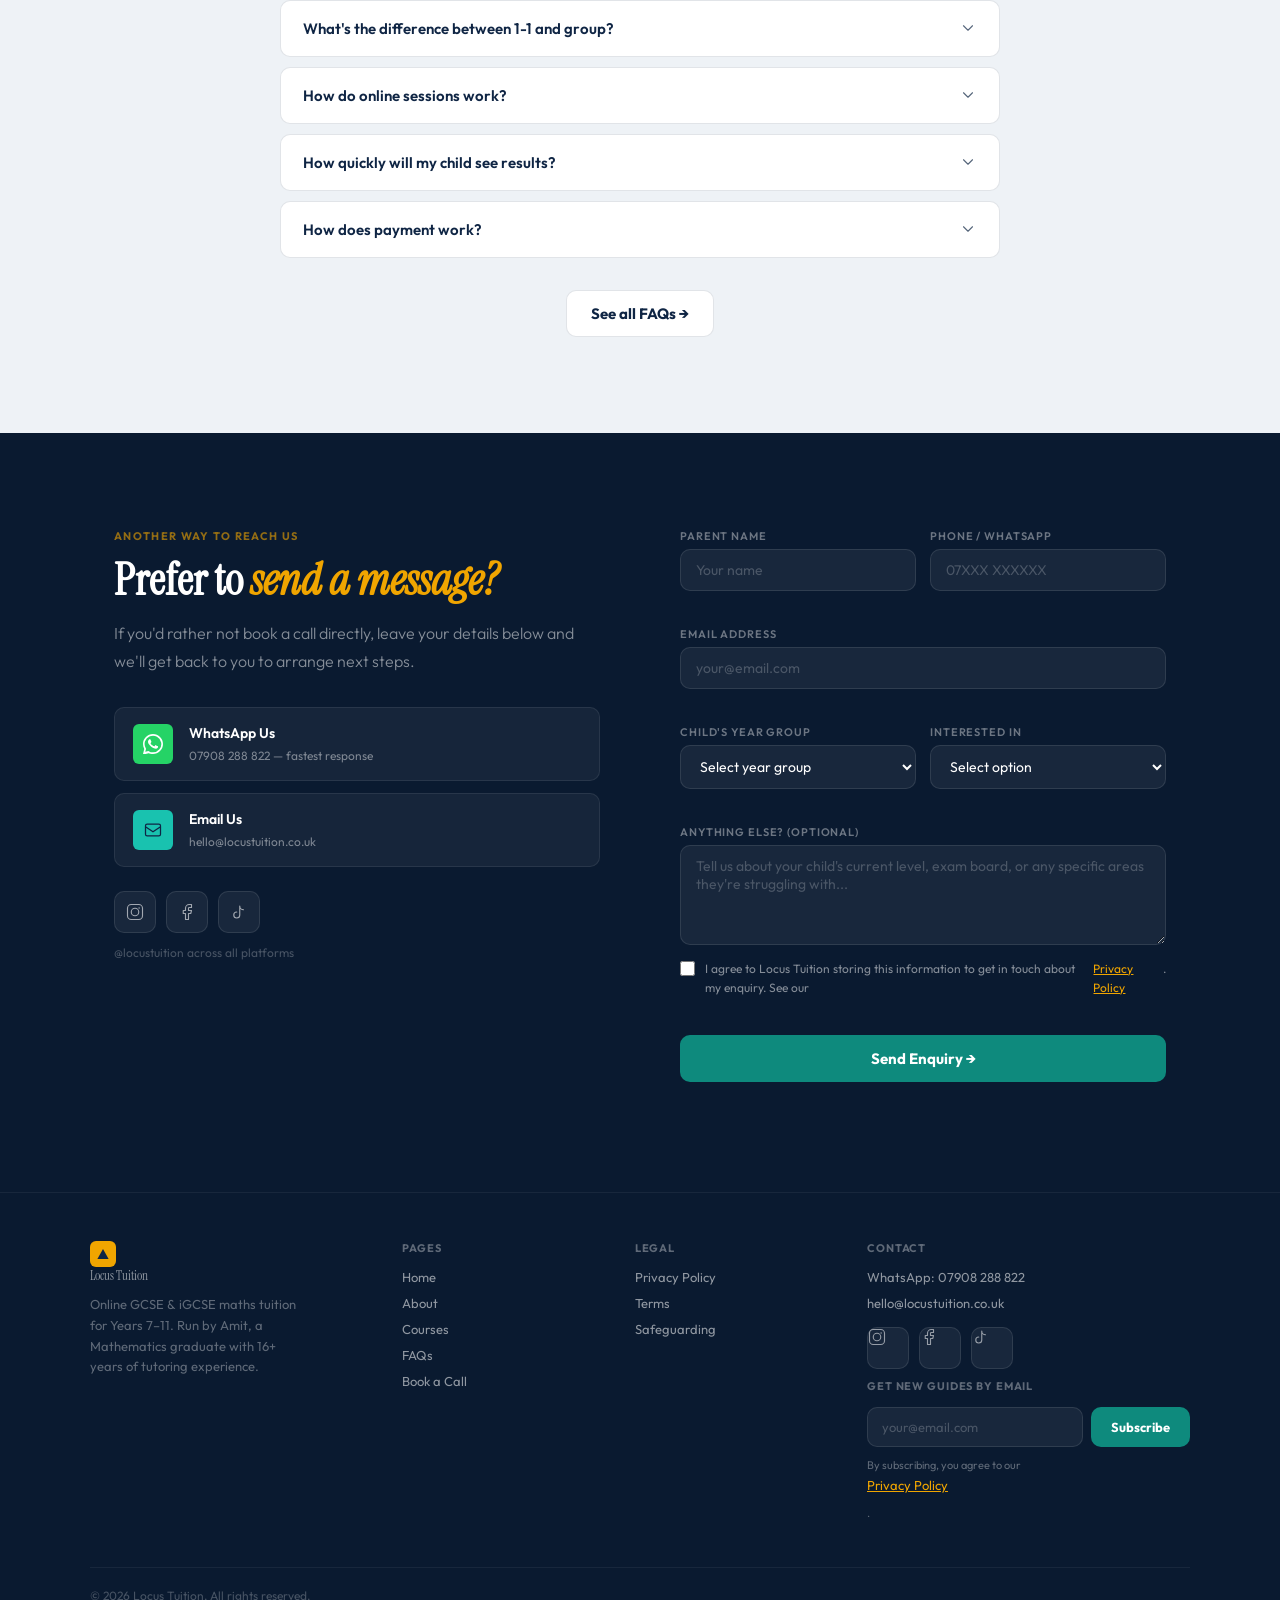
==== commit 4dcd63e5: "Add SEO/measurement infrastructure and resources hub scaffold Phase 5: per-page meta/OG/Twitter tags" ====
--- a/index.html
+++ b/index.html
@@ -7,10 +7,51 @@
   <meta name="description" content="Expert online GCSE and iGCSE Maths tuition for Years 7–11. Small groups and 1-1 sessions. Summer bootcamps available. Book your free discovery call today.">
   <meta name="author" content="Amit, Locus Tuition">
   <link rel="canonical" href="https://locustuition.co.uk/">
+
+  <!-- Open Graph -->
+  <meta property="og:type" content="website">
+  <meta property="og:title" content="Locus Tuition | GCSE &amp; iGCSE Online Maths Tutoring">
+  <meta property="og:description" content="Expert online GCSE and iGCSE Maths tuition for Years 7–11. Small groups and 1-1 sessions. Summer bootcamps available. Book your free discovery call today.">
+  <meta property="og:url" content="https://locustuition.co.uk/">
+  <meta property="og:image" content="https://locustuition.co.uk/assets/og-image.png">
+
+  <!-- Twitter -->
+  <meta name="twitter:card" content="summary_large_image">
+  <meta name="twitter:title" content="Locus Tuition | GCSE &amp; iGCSE Online Maths Tutoring">
+  <meta name="twitter:description" content="Expert online GCSE and iGCSE Maths tuition for Years 7–11. Small groups and 1-1 sessions. Summer bootcamps available. Book your free discovery call today.">
+  <meta name="twitter:image" content="https://locustuition.co.uk/assets/og-image.png">
+
+  <!-- Favicons -->
+  <link rel="icon" href="/favicon.ico" sizes="any">
+  <link rel="apple-touch-icon" href="/apple-touch-icon.png">
+  <link rel="manifest" href="/site.webmanifest">
+
+  <!-- SEARCH CONSOLE: replace with your real verification code from Google Search Console -->
+  <meta name="google-site-verification" content="YOUR_VERIFICATION_CODE">
+
   <link rel="preconnect" href="https://fonts.googleapis.com">
   <link rel="preconnect" href="https://fonts.gstatic.com" crossorigin>
   <link href="https://fonts.googleapis.com/css2?family=Instrument+Serif:ital@0;1&family=Outfit:wght@300;400;500;600;700&display=swap" rel="stylesheet">
   <link rel="stylesheet" href="css/style.css">
+
+  <!-- PLAUSIBLE SETUP: replace YOUR_DOMAIN with your real domain (locustuition.co.uk) once the Plausible account is created -->
+  <script defer data-domain="YOUR_DOMAIN" src="https://plausible.io/js/script.js"></script>
+
+  <script type="application/ld+json">
+  {
+    "@context": "https://schema.org",
+    "@type": "EducationalOrganization",
+    "name": "Locus Tuition",
+    "url": "https://locustuition.co.uk/",
+    "email": "hello@locustuition.co.uk",
+    "sameAs": [
+      "https://instagram.com/locustuition",
+      "https://tiktok.com/@locustuition"
+    ],
+    "areaServed": "GB",
+    "description": "Online GCSE and iGCSE maths tuition for Years 7-11, covering AQA, Edexcel and Cambridge iGCSE."
+  }
+  </script>
 </head>
 <body class="has-sticky-cta">
 
@@ -30,6 +71,7 @@
         <li><a href="about.html">About</a></li>
         <li><a href="courses.html">Courses</a></li>
         <li><a href="faq.html">FAQs</a></li>
+        <li><a href="resources/index.html">Resources</a></li>
         <li><a href="book.html" class="nav-cta">Book a Free Call</a></li>
       </ul>
       <button class="nav-hamburger" aria-label="Open menu" aria-expanded="false">
@@ -45,6 +87,7 @@
       <li><a href="about.html">About</a></li>
       <li><a href="courses.html">Courses</a></li>
       <li><a href="faq.html">FAQs</a></li>
+      <li><a href="resources/index.html">Resources</a></li>
       <li><a href="book.html" class="mobile-cta">Book a Free Call</a></li>
     </ul>
   </div>
@@ -611,6 +654,19 @@
             <svg viewBox="0 0 24 24" fill="none"><path d="M9 12a4 4 0 1 0 4 4V4a5 5 0 0 0 5 5" stroke="currentColor" stroke-width="1.5" stroke-linecap="round" stroke-linejoin="round"/></svg>
           </a>
         </div>
+        <div class="email-capture email-capture--footer">
+          <h5>Get new guides by email</h5>
+          <form class="email-capture-form" action="https://formspree.io/f/YOUR_EMAIL_FORM_ID" method="POST" novalidate>
+            <!-- FORMSPREE SETUP: replace YOUR_EMAIL_FORM_ID with a real Formspree form ID once created -->
+            <input type="text" name="_gotcha" class="form-honeypot" tabindex="-1" autocomplete="off" aria-hidden="true">
+            <div class="email-capture-row">
+              <input type="email" name="email" placeholder="your@email.com" autocomplete="email" required aria-label="Email address">
+              <button type="submit" class="form-submit">Subscribe</button>
+            </div>
+            <p class="email-capture-consent">By subscribing, you agree to our <a href="privacy.html">Privacy Policy</a>.</p>
+            <div class="form-status" role="status" aria-live="polite"></div>
+          </form>
+        </div>
       </div>
     </div>
     <div class="footer-bottom">
--- a/css/style.css
+++ b/css/style.css
@@ -1847,6 +1847,105 @@
 }
 .legal-notice strong { color: var(--coral-text); }
 
+/* ─── RESOURCE GRID ─── */
+.resource-grid {
+  display: grid;
+  grid-template-columns: repeat(3, 1fr);
+  gap: 24px;
+  margin-top: 48px;
+}
+.resource-card {
+  background: var(--white);
+  border: 1px solid var(--border);
+  border-radius: var(--radius-lg);
+  padding: 28px;
+}
+.resource-card-badge {
+  display: inline-block;
+  background: rgba(14,138,125,0.1);
+  color: var(--teal-600);
+  font-size: 11px;
+  font-weight: 700;
+  text-transform: uppercase;
+  letter-spacing: 0.06em;
+  border-radius: var(--radius-sm);
+  padding: 4px 10px;
+  margin-bottom: 14px;
+}
+.resource-card h4 {
+  font-family: var(--font-serif);
+  font-size: 19px;
+  font-weight: 400;
+  color: var(--text);
+  margin-bottom: 10px;
+  line-height: 1.35;
+}
+.resource-card p {
+  font-size: 14px;
+  color: var(--text-muted);
+  line-height: 1.75;
+  font-weight: 300;
+}
+.resource-card--placeholder { opacity: 0.75; }
+
+/* ─── EMAIL CAPTURE ─── */
+.email-capture h4,
+.email-capture h5 {
+  font-family: var(--font-sans);
+  font-weight: 600;
+  color: white;
+}
+.email-capture h4 { font-size: 20px; margin-bottom: 8px; }
+.email-capture h5 {
+  font-size: 11px;
+  font-weight: 700;
+  text-transform: uppercase;
+  letter-spacing: 0.08em;
+  color: rgba(255,255,255,0.35);
+  margin-bottom: 14px;
+}
+.email-capture-sub {
+  font-size: 14px;
+  color: rgba(255,255,255,0.55);
+  line-height: 1.7;
+  margin-bottom: 20px;
+}
+.email-capture--centered { max-width: 460px; margin: 0 auto; text-align: center; }
+.email-capture--centered .email-capture-row { text-align: left; }
+.email-capture-row {
+  display: flex;
+  gap: 8px;
+}
+.email-capture-row input {
+  flex: 1;
+  min-width: 0;
+  background: rgba(255,255,255,0.06);
+  border: 1px solid rgba(255,255,255,0.1);
+  border-radius: var(--radius-md);
+  padding: 11px 14px;
+  color: white;
+  font-family: var(--font-sans);
+  font-size: 13px;
+  outline: none;
+  transition: border-color 0.2s;
+}
+.email-capture-row input::placeholder { color: rgba(255,255,255,0.22); }
+.email-capture-row input:focus { border-color: rgba(14,138,125,0.6); }
+.email-capture-row .form-submit {
+  padding: 11px 20px;
+  font-size: 13px;
+  margin-top: 0;
+  white-space: nowrap;
+}
+.email-capture-consent {
+  font-size: 11px;
+  color: rgba(255,255,255,0.35);
+  margin-top: 10px;
+  line-height: 1.6;
+}
+.email-capture-consent a { color: var(--gold); text-decoration: underline; }
+.email-capture .form-status { margin-top: 8px; font-size: 12px; }
+
 /* ─── ANIMATIONS ─── */
 @keyframes fadeUp {
   from { opacity: 0; transform: translateY(20px); }
@@ -1874,6 +1973,7 @@
   .nav-links     { display: none; }
   .nav-hamburger { display: flex; }
   .philosophy-grid { grid-template-columns: 1fr; max-width: 480px; }
+  .resource-grid { grid-template-columns: 1fr; max-width: 480px; margin-inline: auto; }
   .about-problem-grid { grid-template-columns: 1fr; gap: 40px; }
   .about-not-grid { grid-template-columns: 1fr; max-width: 480px; }
   .comparison-cols { grid-template-columns: 1fr; }
@@ -1900,6 +2000,7 @@
   .results-grid { grid-template-columns: repeat(2, 1fr); }
   .about-quals { grid-template-columns: 1fr; }
   .form-row { grid-template-columns: 1fr; }
+  .email-capture-row { flex-direction: column; }
   .trust-inner { gap: 20px; }
   footer { padding: 40px 20px 0; }
   .footer-grid { grid-template-columns: 1fr; gap: 28px; }
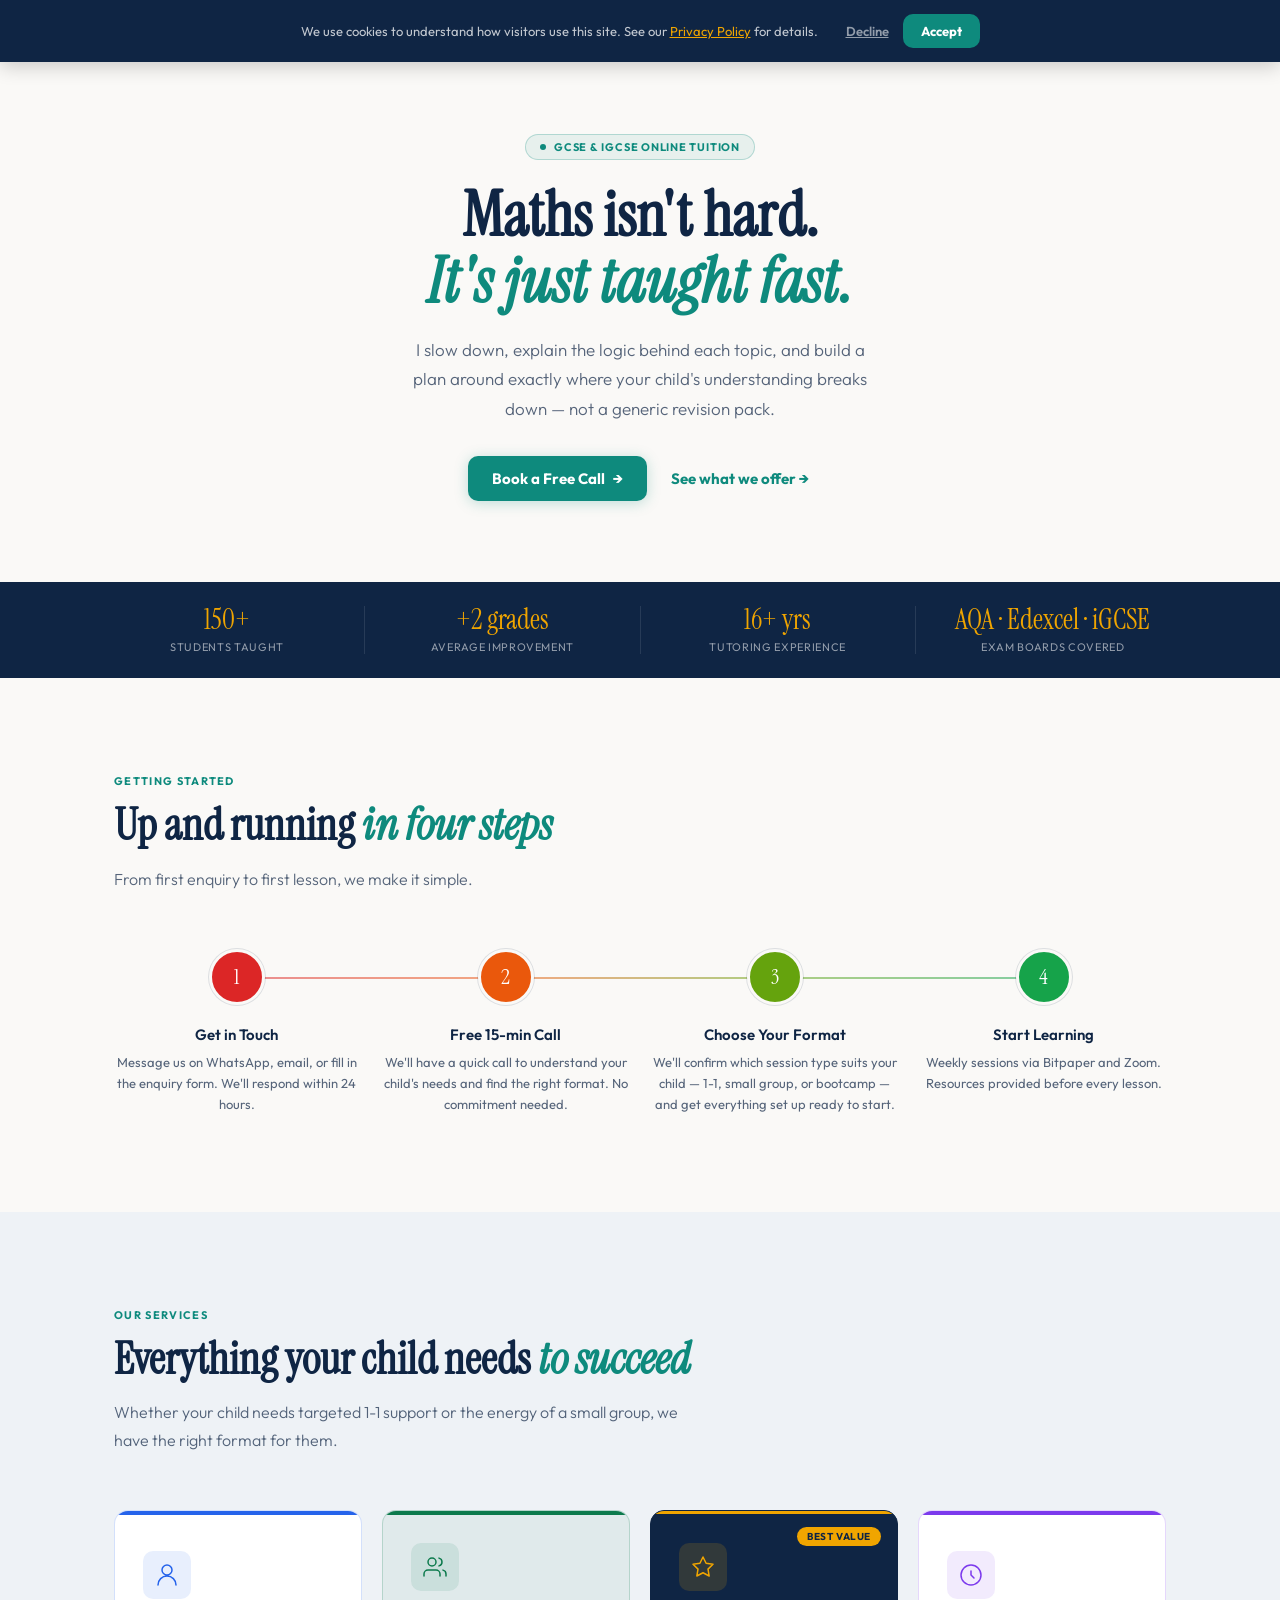
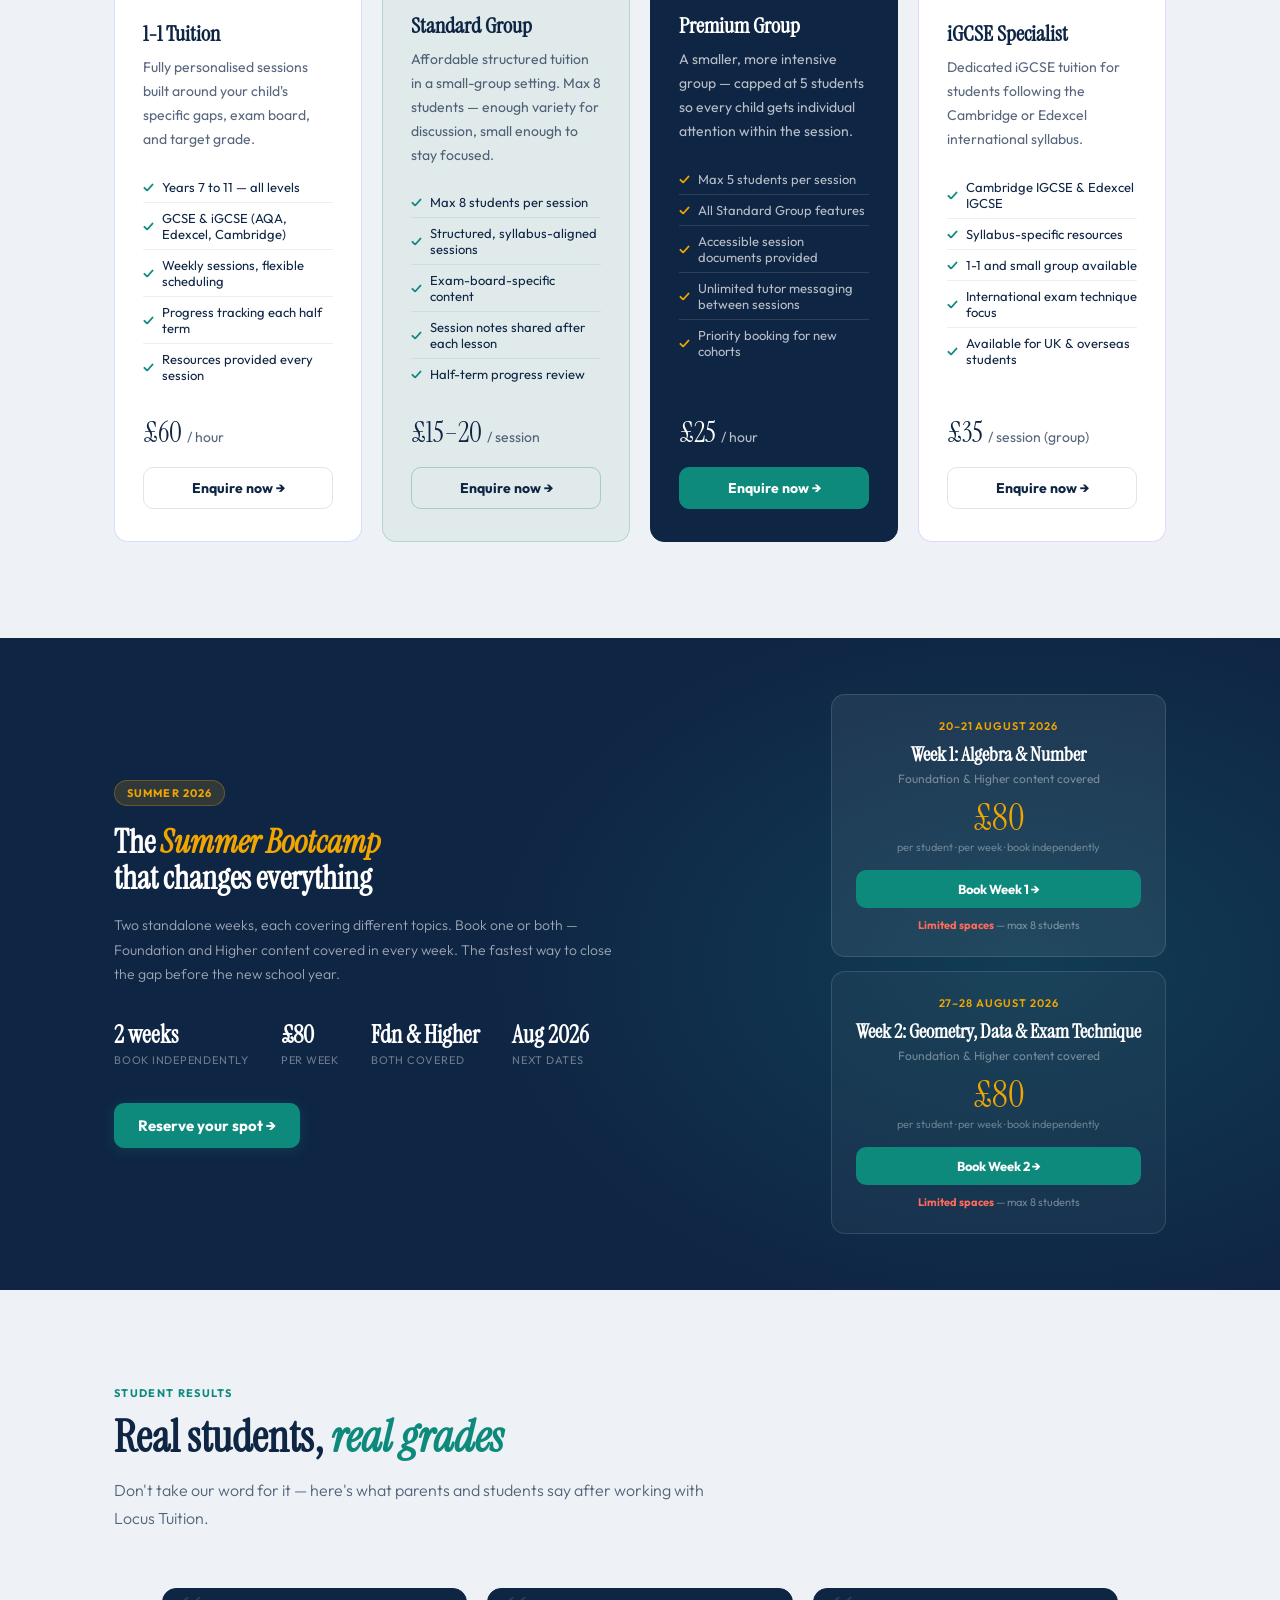
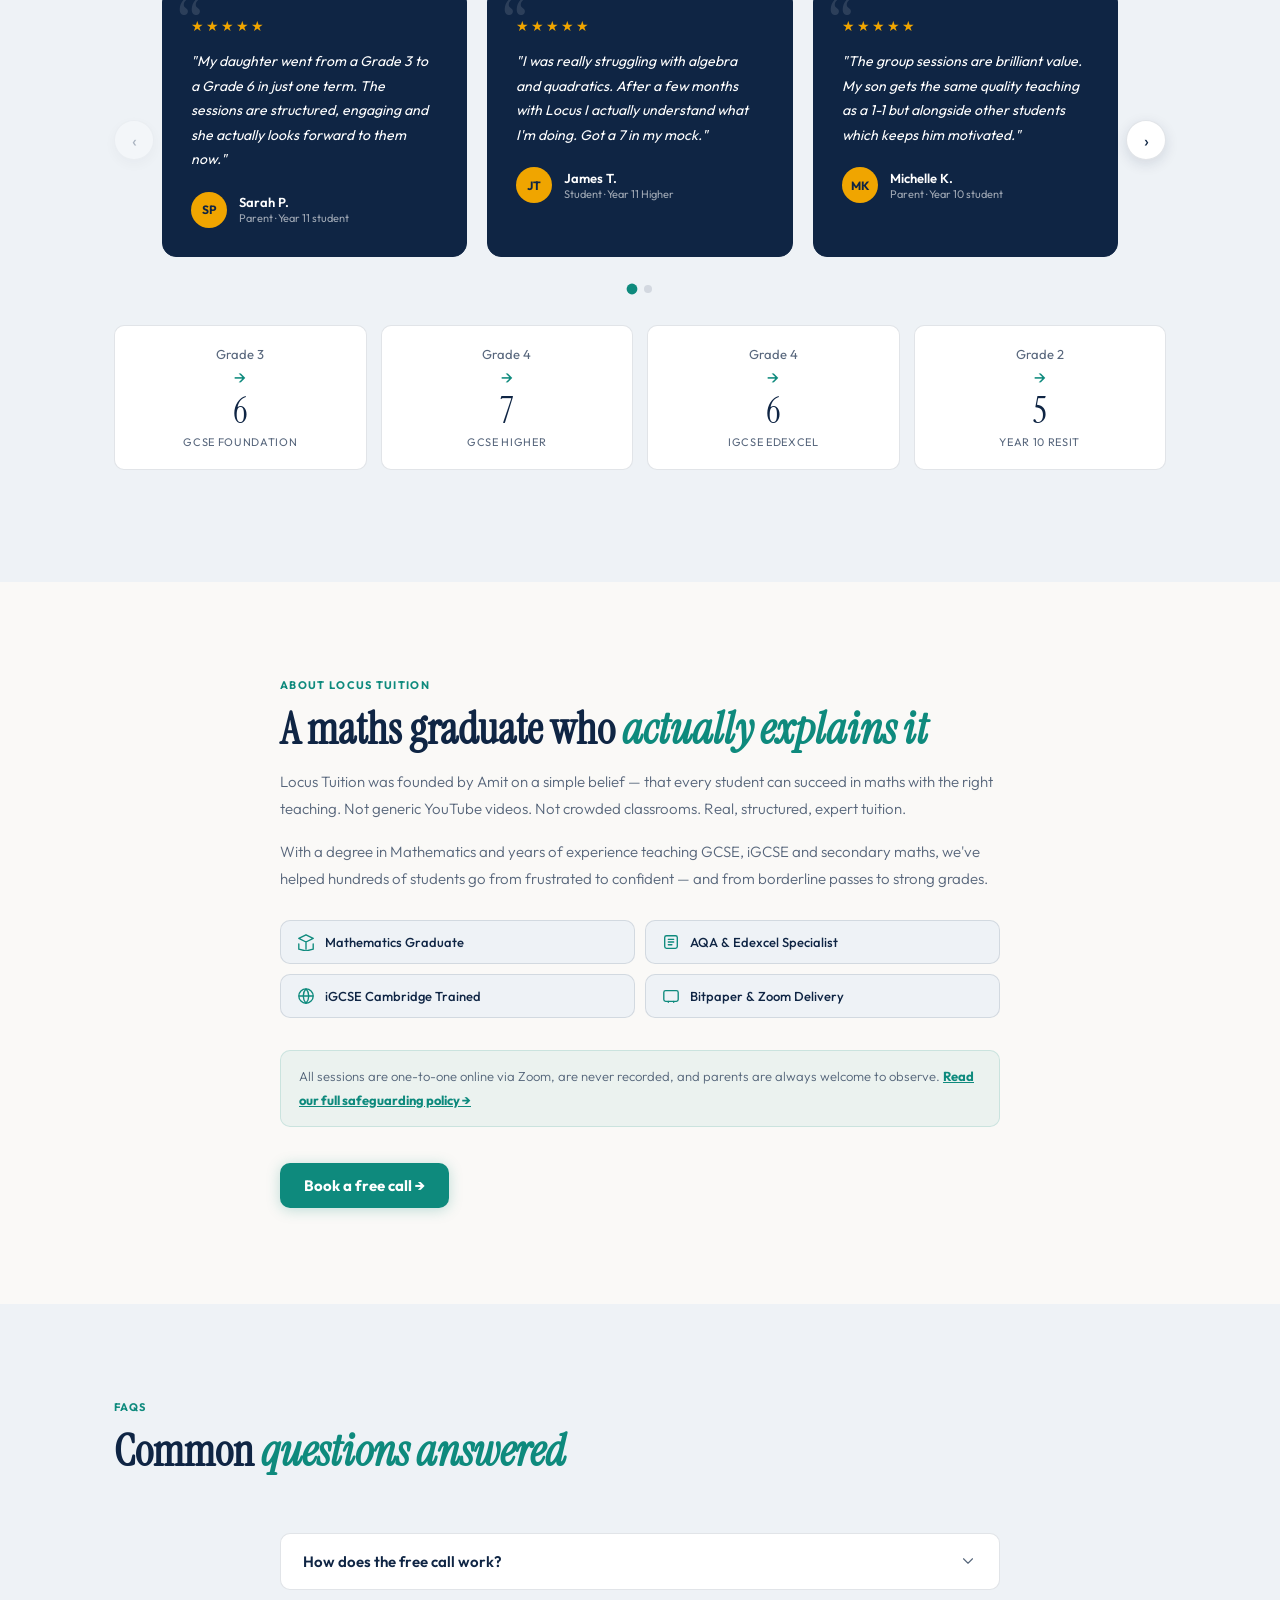
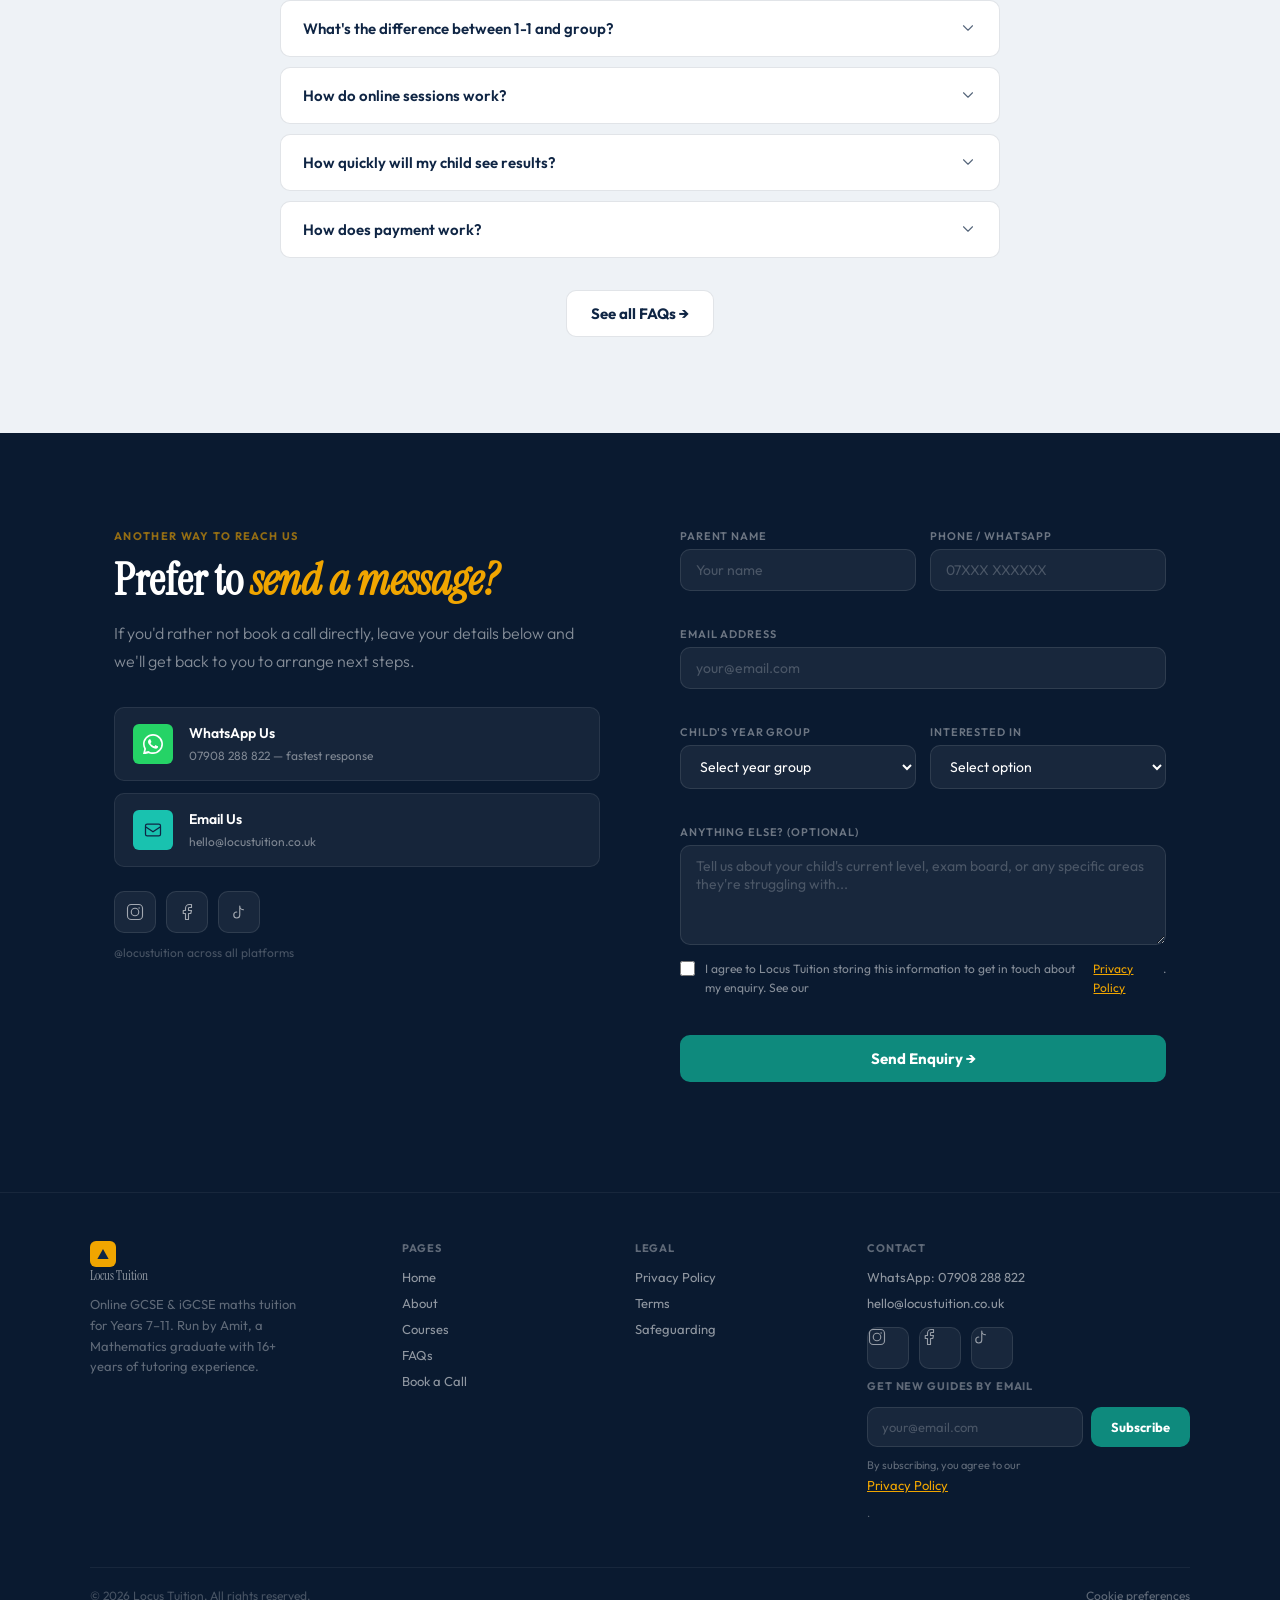
==== commit 65268afe: "Replace Plausible with consent-gated Google Analytics 4 Amit wants analytics and Search Console unde" ====
--- a/index.html
+++ b/index.html
@@ -33,9 +33,6 @@
   <link rel="preconnect" href="https://fonts.gstatic.com" crossorigin>
   <link href="https://fonts.googleapis.com/css2?family=Instrument+Serif:ital@0;1&family=Outfit:wght@300;400;500;600;700&display=swap" rel="stylesheet">
   <link rel="stylesheet" href="css/style.css">
-
-  <!-- PLAUSIBLE SETUP: replace YOUR_DOMAIN with your real domain (locustuition.co.uk) once the Plausible account is created -->
-  <script defer data-domain="YOUR_DOMAIN" src="https://plausible.io/js/script.js"></script>
 
   <script type="application/ld+json">
   {
@@ -301,6 +298,7 @@
       </div>
       <div class="testimonial-carousel">
         <button class="carousel-arrow carousel-arrow--prev" id="testimonialPrev" aria-label="Previous review">‹</button>
+        <div class="testimonial-viewport">
         <div class="testimonial-track" id="testimonialTrack">
           <div class="testimonial-card">
             <div class="testimonial-stars">★★★★★</div>
@@ -371,6 +369,7 @@
               </div>
             </div>
           </div>
+        </div>
         </div>
         <button class="carousel-arrow carousel-arrow--next" id="testimonialNext" aria-label="Next review">›</button>
         <div class="carousel-dots" id="testimonialDots"></div>
@@ -656,8 +655,7 @@
         </div>
         <div class="email-capture email-capture--footer">
           <h5>Get new guides by email</h5>
-          <form class="email-capture-form" action="https://formspree.io/f/YOUR_EMAIL_FORM_ID" method="POST" novalidate>
-            <!-- FORMSPREE SETUP: replace YOUR_EMAIL_FORM_ID with a real Formspree form ID once created -->
+          <form class="email-capture-form" action="https://formspree.io/f/xyegkoep" method="POST" novalidate>
             <input type="text" name="_gotcha" class="form-honeypot" tabindex="-1" autocomplete="off" aria-hidden="true">
             <div class="email-capture-row">
               <input type="email" name="email" placeholder="your@email.com" autocomplete="email" required aria-label="Email address">
--- a/css/style.css
+++ b/css/style.css
@@ -848,10 +848,10 @@
 
 /* ─── TESTIMONIAL CAROUSEL ─── */
 .testimonial-carousel { position: relative; padding: 0 48px; margin-bottom: 32px; }
+.testimonial-viewport { overflow: hidden; }
 .testimonial-track {
   display: flex;
   gap: 20px;
-  overflow: hidden;
   transition: transform 0.4s ease;
 }
 .testimonial-track .testimonial-card { flex: 0 0 calc((100% - 40px) / 3); min-width: 0; }
@@ -1239,6 +1239,70 @@
   width: 100%;
 }
 .mobile-sticky-cta.hidden { transform: translateY(100%); }
+
+/* ─── COOKIE CONSENT BANNER ─── */
+.cookie-banner {
+  position: fixed;
+  top: 0; left: 0; right: 0;
+  z-index: 200;
+  background: var(--navy);
+  box-shadow: 0 4px 20px rgba(0,0,0,0.2);
+  padding: 14px 24px;
+  display: flex;
+  align-items: center;
+  justify-content: center;
+  gap: 24px;
+  flex-wrap: wrap;
+  transform: translateY(-100%);
+  transition: transform 0.3s ease;
+}
+.cookie-banner.visible { transform: translateY(0); }
+.cookie-banner-text {
+  font-size: 13px;
+  color: rgba(255,255,255,0.75);
+  line-height: 1.6;
+  max-width: 640px;
+}
+.cookie-banner-text a { color: var(--gold); text-decoration: underline; }
+.cookie-banner-actions {
+  display: flex;
+  align-items: center;
+  gap: 10px;
+  flex-shrink: 0;
+}
+.cookie-banner-accept {
+  background: var(--teal-600);
+  color: var(--white);
+  border: none;
+  border-radius: var(--radius-md);
+  padding: 9px 18px;
+  font-weight: 700;
+  font-size: 13px;
+  cursor: pointer;
+  transition: background 0.2s;
+}
+.cookie-banner-accept:hover { background: var(--teal-400); }
+.cookie-banner-decline {
+  background: none;
+  border: none;
+  color: rgba(255,255,255,0.55);
+  font-size: 13px;
+  font-weight: 600;
+  cursor: pointer;
+  text-decoration: underline;
+  padding: 9px 4px;
+}
+.cookie-banner-decline:hover { color: white; }
+.cookie-preferences-link {
+  font-size: 12px;
+  color: rgba(255,255,255,0.35);
+  text-decoration: underline;
+  background: none;
+  border: none;
+  cursor: pointer;
+  padding: 0;
+}
+.cookie-preferences-link:hover { color: white; }
 
 /* ─── CALENDLY FALLBACK ─── */
 .calendly-fallback {
@@ -2001,6 +2065,8 @@
   .about-quals { grid-template-columns: 1fr; }
   .form-row { grid-template-columns: 1fr; }
   .email-capture-row { flex-direction: column; }
+  .cookie-banner { flex-direction: column; align-items: stretch; text-align: center; gap: 12px; }
+  .cookie-banner-actions { justify-content: center; }
   .trust-inner { gap: 20px; }
   footer { padding: 40px 20px 0; }
   .footer-grid { grid-template-columns: 1fr; gap: 28px; }
